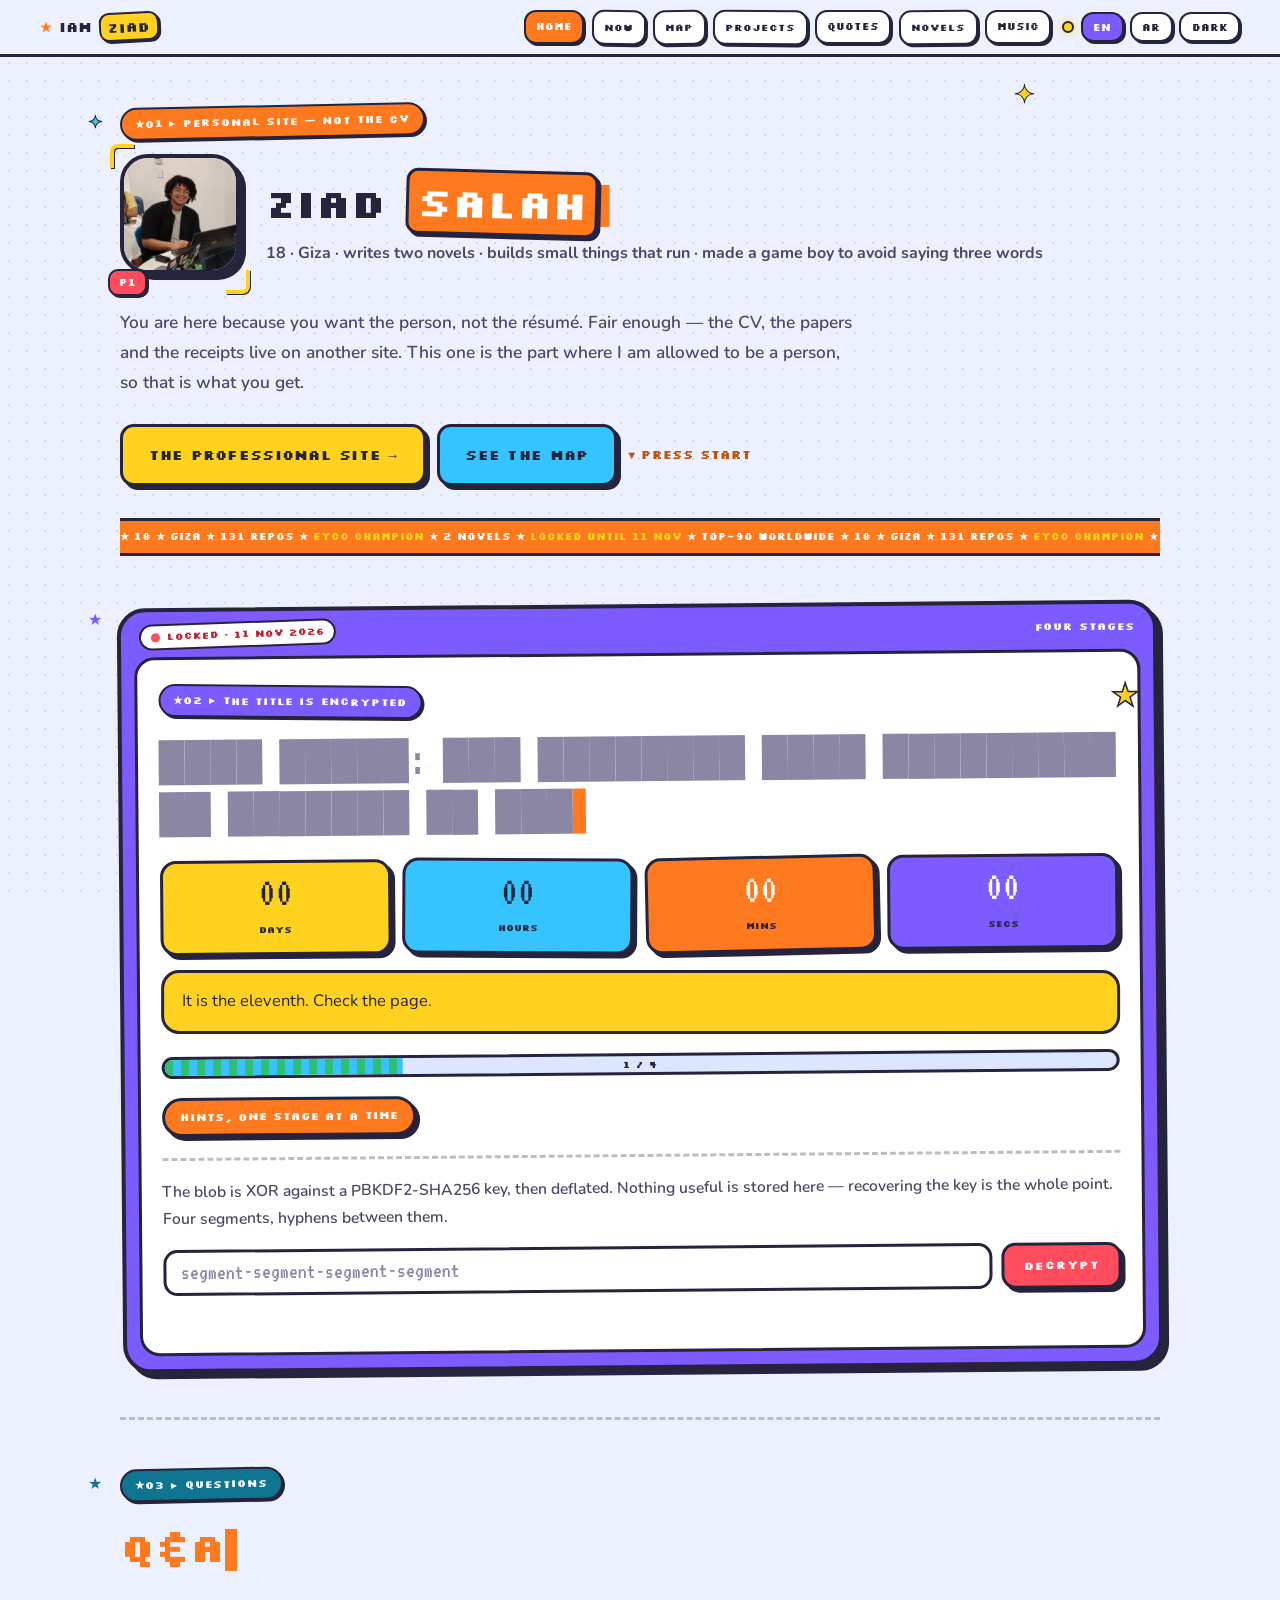
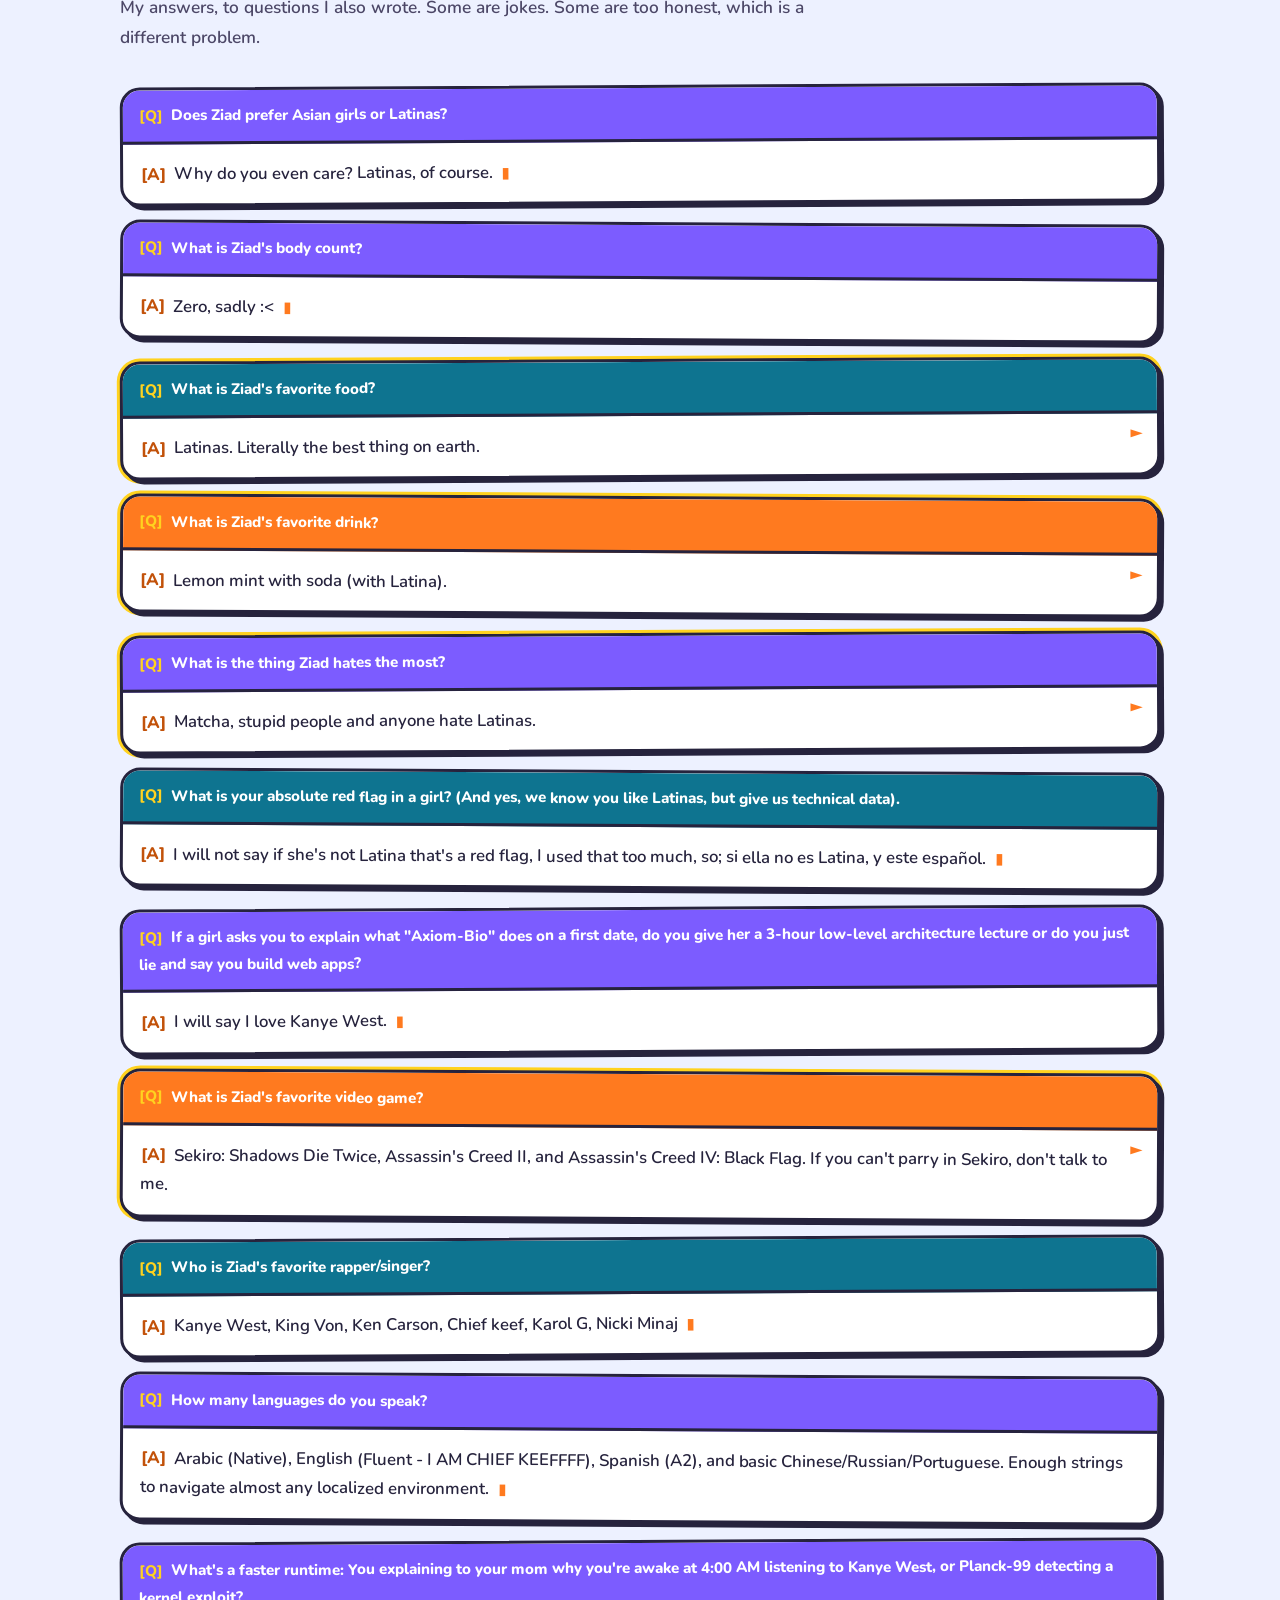
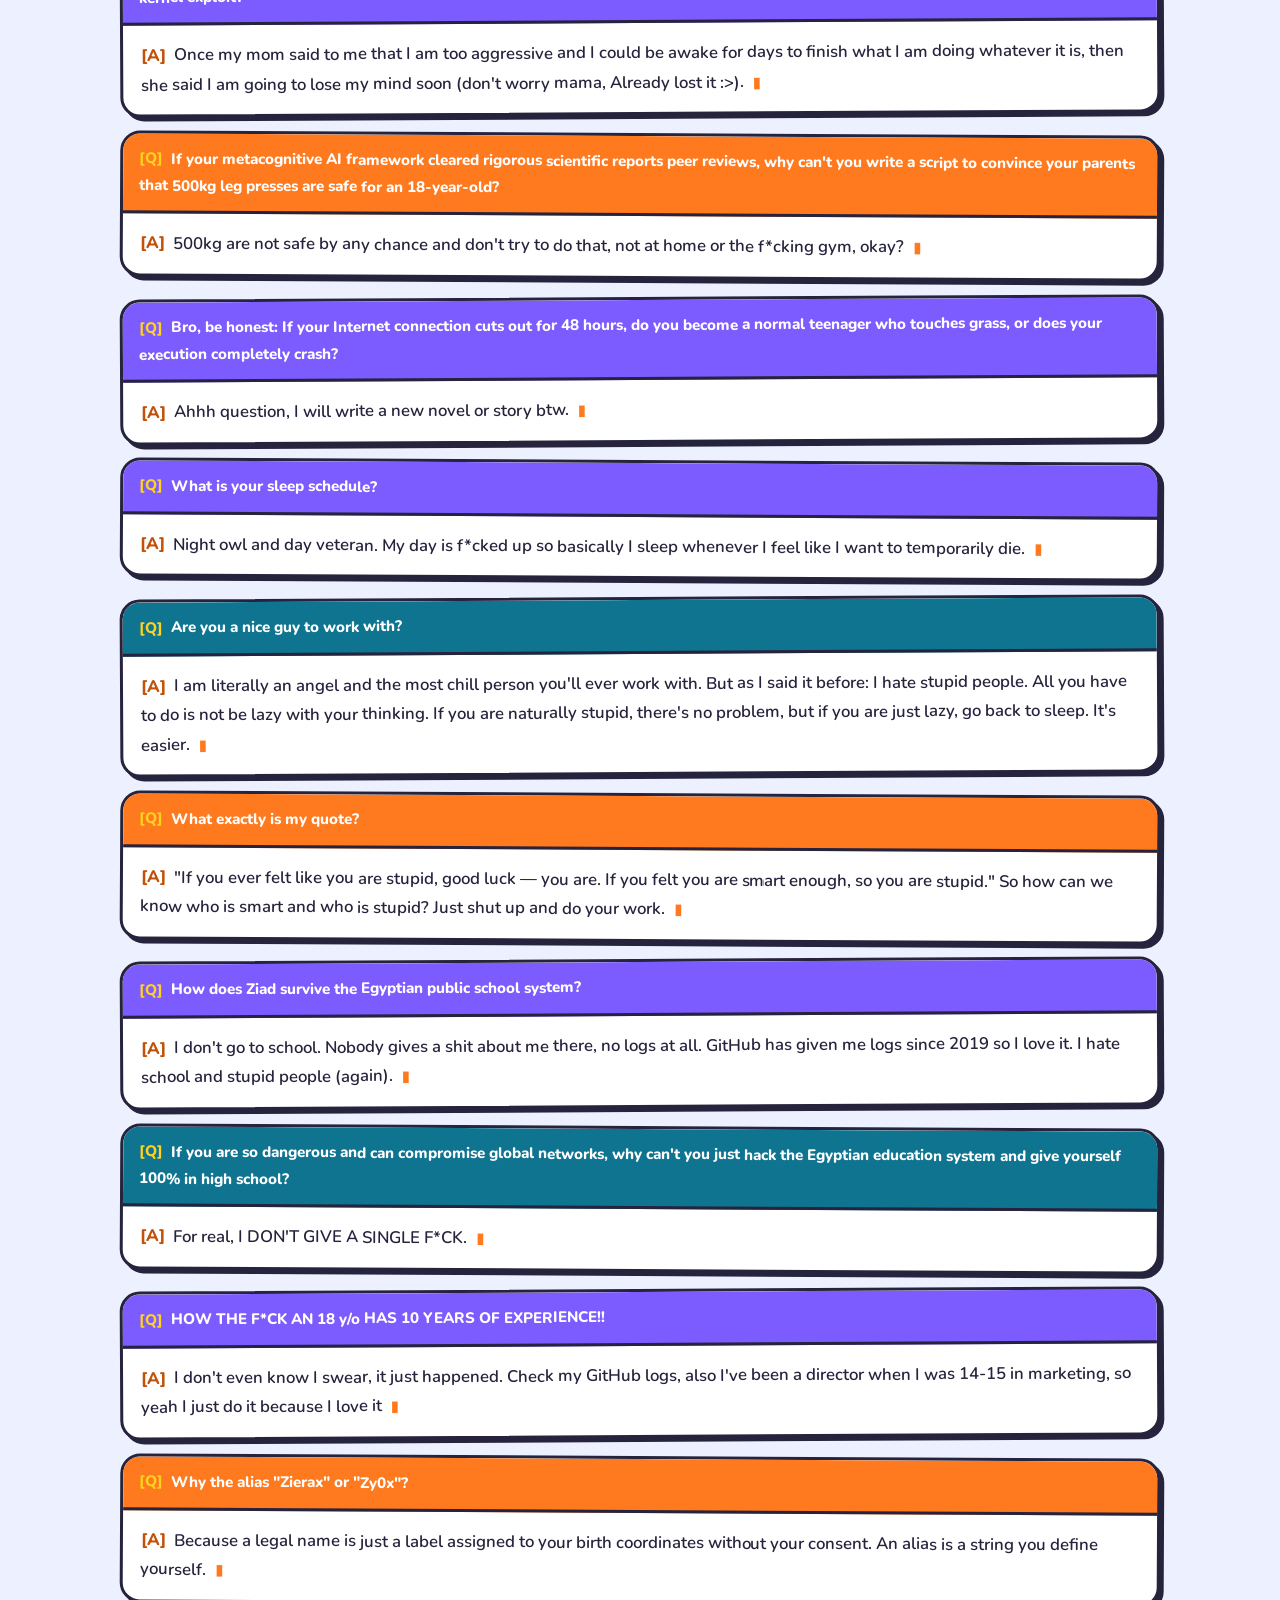
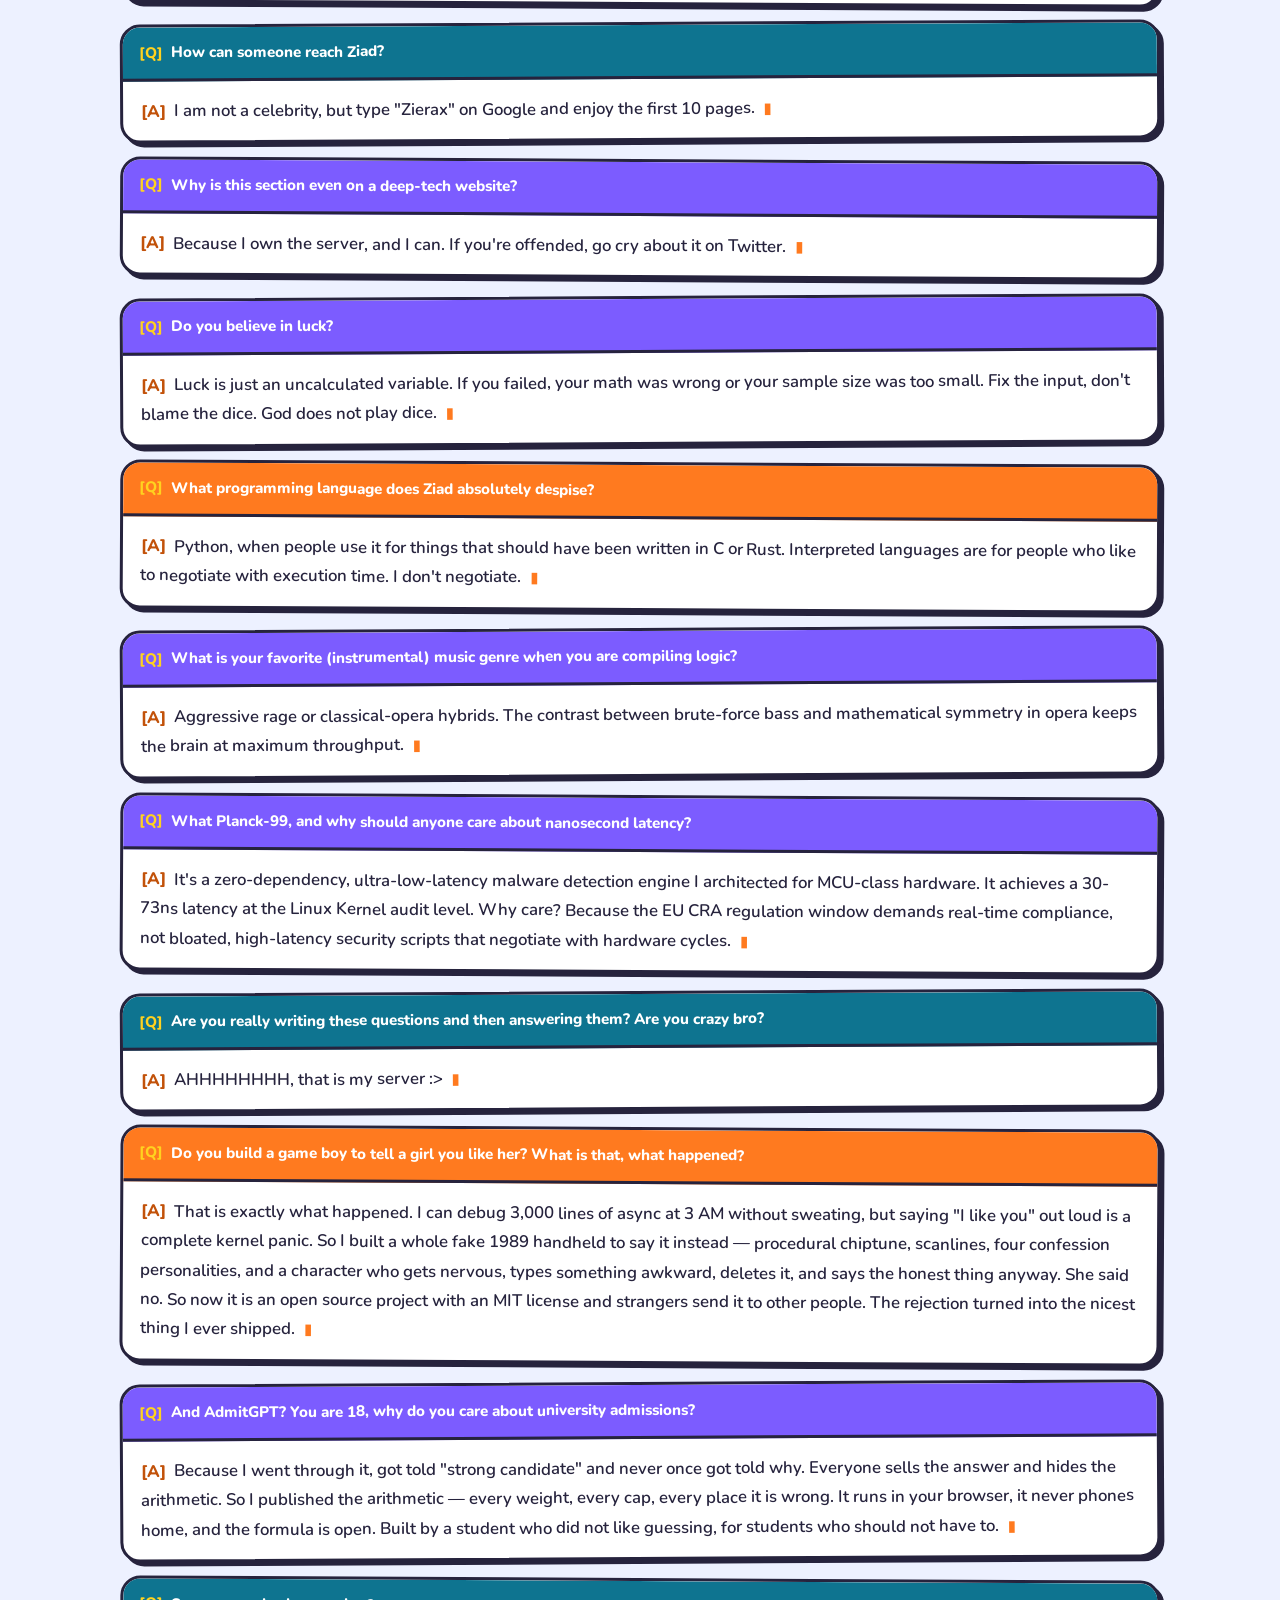
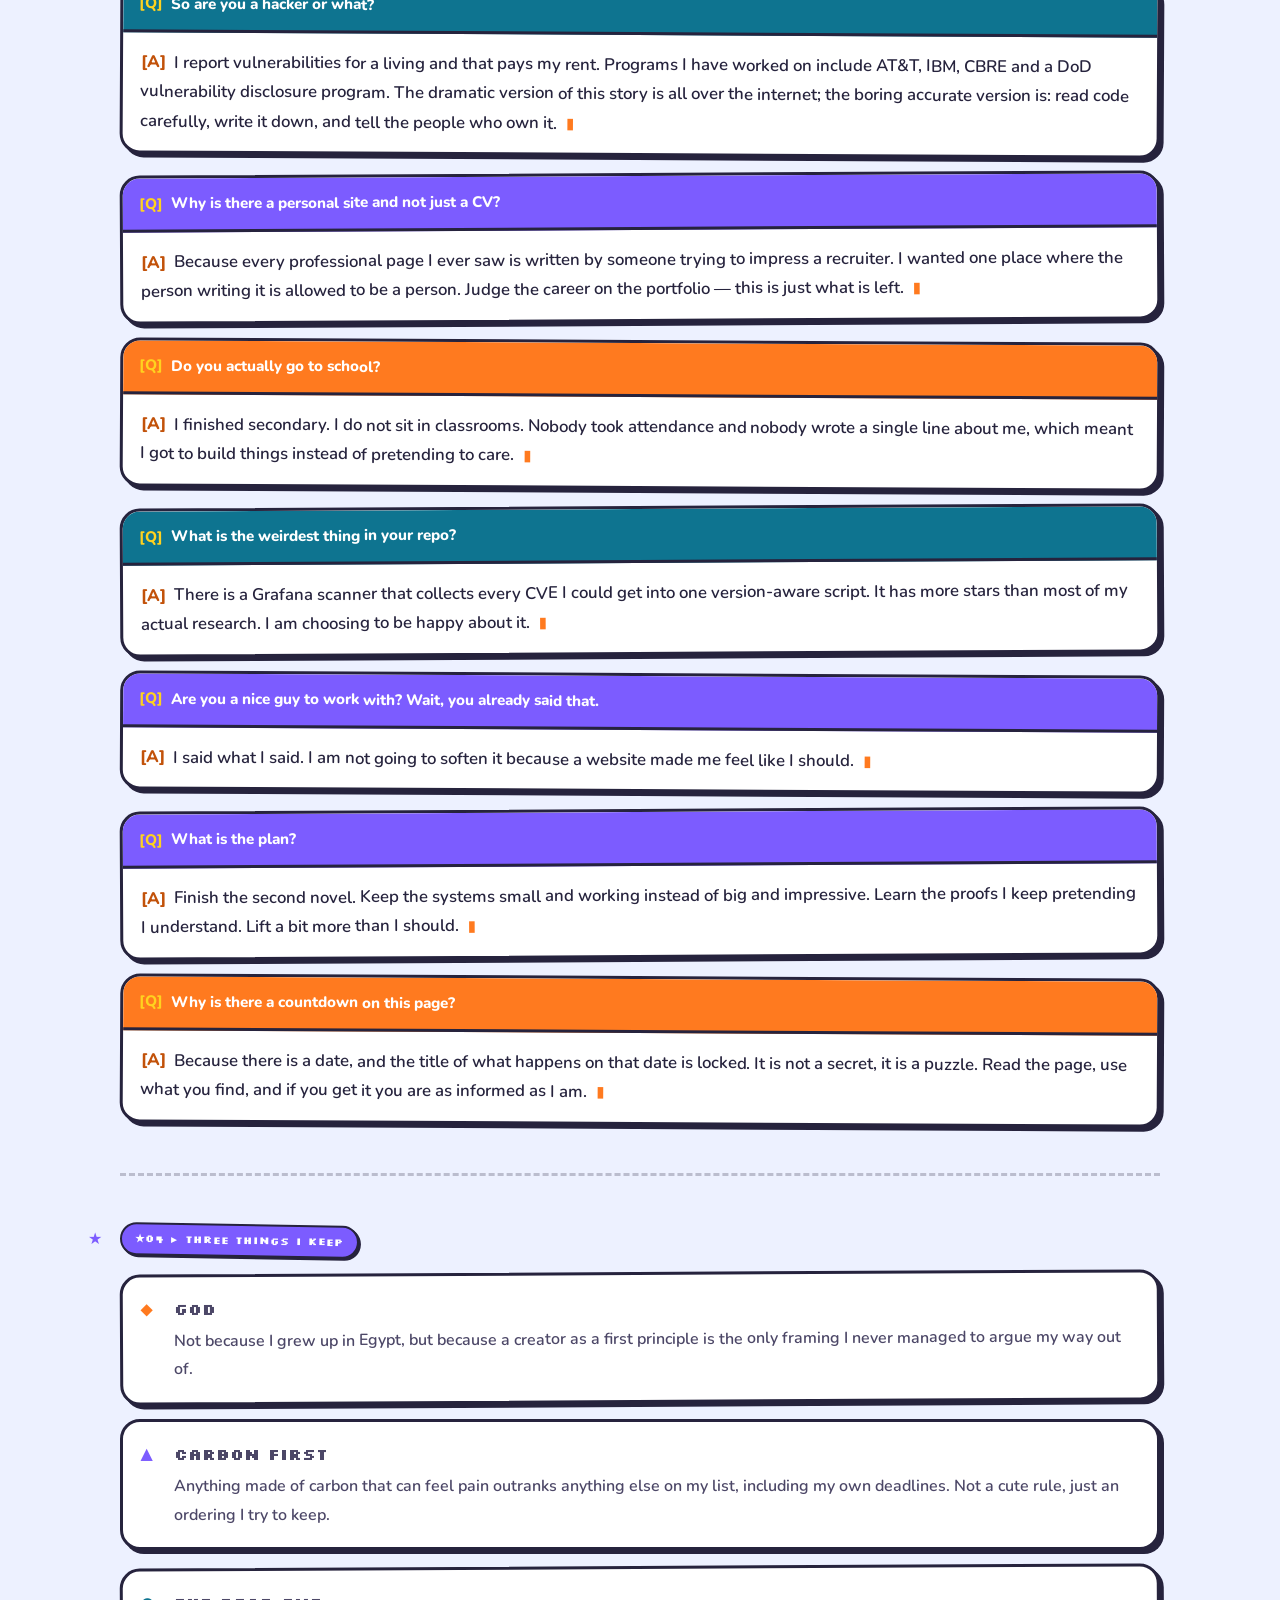
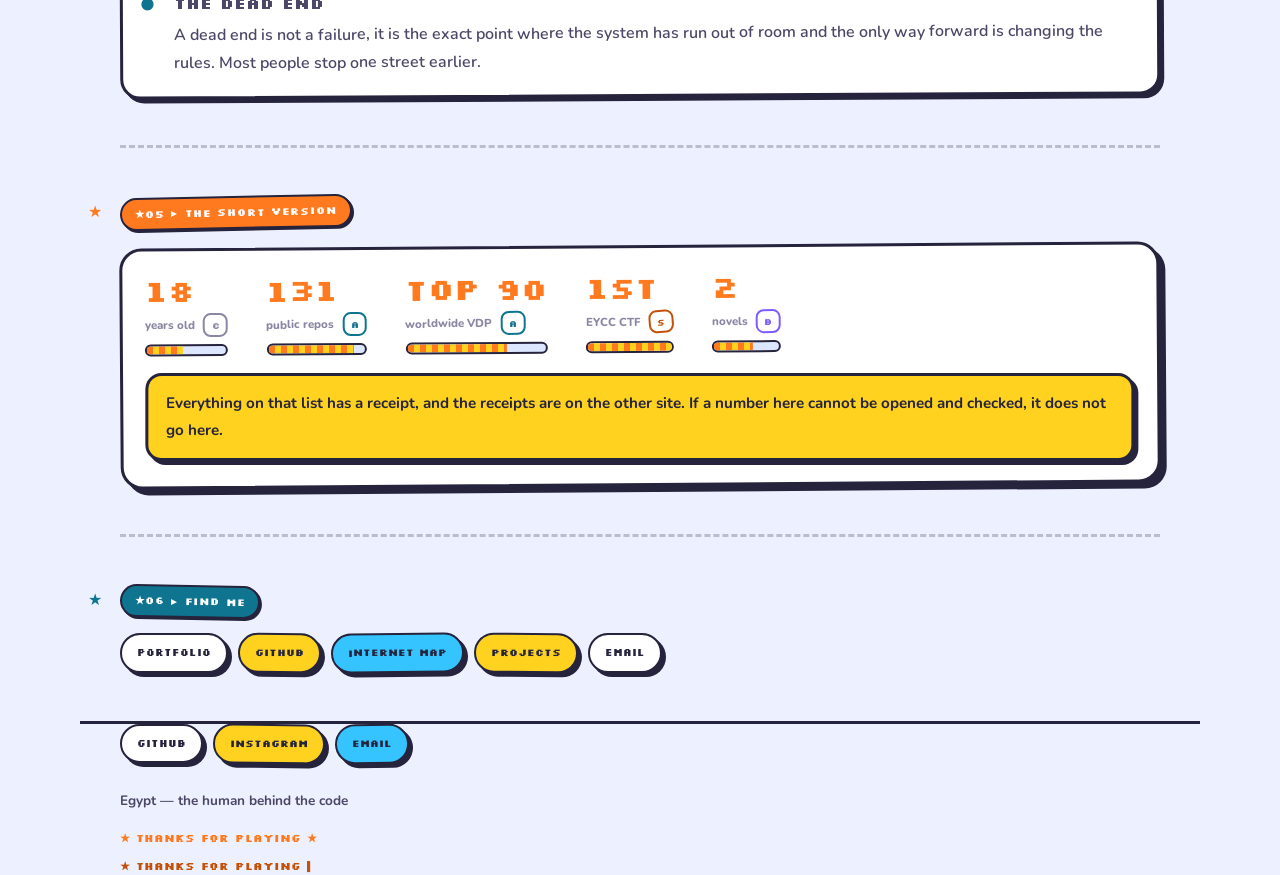
==== index.html @ 0b85fff5 "Candy stickerbook: no terminal, readable body Drops the phosphor-dungeon language entirely: tangerin" ====
<!DOCTYPE html>
<html lang="en" dir="ltr" data-lang="en">
<head>
<meta charset="UTF-8">
<meta name="viewport" content="width=device-width, initial-scale=1.0">
<meta name="robots" content="index, follow, max-image-preview:large, max-snippet:-1">
<meta name="theme-color" content="#edf1ff">
<title>Ziad Salah (Zierax) — a person in Giza who builds things</title>
<meta name="description" content="Ziad Salah, 18, Giza, Egypt. Two Arabic novels, an 8-bit confession console, a transparent admissions model, and a locked page counting down to November 11.">
<link rel="canonical" href="https://personal.iamziad.isroot.in/">
<link rel="alternate" hreflang="en" href="https://personal.iamziad.isroot.in/">
<link rel="alternate" hreflang="ar" href="https://personal.iamziad.isroot.in/?lang=ar">
<link rel="alternate" hreflang="x-default" href="https://personal.iamziad.isroot.in/">

<link rel="me" href="https://github.com/Zierax">
<link rel="me" href="https://linkedin.com/in/z14d/">
<link rel="me" href="https://hackerone.com/0xzyo">
<link rel="me" href="https://medium.com/@0xzyo">
<link rel="me" href="https://x.com/Zierax_x">
<link rel="me" href="https://instagram.com/z14d.d">

<meta property="og:type" content="profile">
<meta property="og:title" content="Ziad Salah (Zierax)">
<meta property="og:description" content="18, in Giza. Two Arabic novels, small things that run, and a locked page counting down to November 11.">
<meta property="og:url" content="https://personal.iamziad.isroot.in/">
<meta property="og:image" content="https://personal.iamziad.isroot.in/ziad.jpg">
<meta name="twitter:card" content="summary_large_image">
<meta name="twitter:title" content="Ziad Salah (Zierax)">
<meta name="twitter:image" content="https://personal.iamziad.isroot.in/ziad.jpg">
<meta name="twitter:creator" content="@Zierax_x">

<link rel="stylesheet" href="https://fonts.googleapis.com/css2?family=Silkscreen:wght@400;700&family=VT323&family=Nunito:wght@400;600;700;800&family=Cairo:wght@400;700;900&display=swap" rel="stylesheet">
<link rel="stylesheet" href="assets/css/main.css">
<link rel="icon" href="favicon.svg" type="image/svg+xml">
<link rel="manifest" href="manifest.json">

<script type="application/ld+json">
{
  "@context": "https://schema.org",
  "@type": "Person",
  "@id": "https://personal.iamziad.isroot.in/#person",
  "name": "Ziad Salah",
  "alternateName": ["Zierax", "Zy0x"],
  "url": "https://personal.iamziad.isroot.in/",
  "image": "https://personal.iamziad.isroot.in/ziad.jpg",
  "birthDate": "2008-09-04",
  "jobTitle": "Security Researcher",
  "sameAs": [
    "https://github.com/Zierax",
    "https://linkedin.com/in/z14d/",
    "https://hackerone.com/0xzyo",
    "https://medium.com/@0xzyo",
    "https://x.com/Zierax_x",
    "https://instagram.com/z14d.d",
    "https://orcid.org/0009-0002-6813-2416"
  ]
}
</script>
</head>

<body data-page="/">
<a href="#main" class="skip-link">Skip to content</a>

<header class="chrome">
  <a class="chrome-brand" href="/">iam<b>ziad</b></a>
  <nav class="chrome-nav" aria-label="Main">
    <a href="/">Home</a>
    <a href="/now/">Now</a>
    <a href="/map/">Map</a>
    <a href="/projects/">Projects</a>
    <a href="/quotes/">Quotes</a>
    <a href="/novels/">Novels</a>
    <a href="/music/">Music</a>
  </nav>
  <div class="chrome-tools">
    <button class="tgl" data-lang-btn="en" aria-pressed="true">EN</button>
    <button class="tgl" data-lang-btn="ar" aria-pressed="false">AR</button>
    <button class="tgl" data-theme-btn aria-label="Toggle theme">DARK</button>
  </div>
</header>

<main id="main" class="wrap">

  <section class="hero">
    <p class="eyebrow"><span class="lang-en">personal site — not the CV</span><span class="lang-ar">موقع شخصي — مش الـ CV</span></p>

    <div class="hero-id">
      <span class="avatar"><img class="hero-photo" src="ziad.jpg" alt="Ziad Salah" width="120" height="120"><i aria-hidden="true">P1</i></span>
      <div>
        <h1 class="hero-name"><span class="lang-en">Ziad <span class="last">Salah</span></span><span class="lang-ar">زياد صلاح</span></h1>
        <p class="hero-sub">
          <span class="lang-en">18 · Giza · writes two novels · builds small things that run · made a game boy to avoid saying three words</span>
          <span class="lang-ar">١٨ · الجيزة · بكتب روايتين · بيبني حاجات صغيرة بتشتغل · وعمل جيم بوي عشان ما يقولش ٣ كلمات</span>
        </p>
      </div>
    </div>

    <p class="lede" style="margin-top:1.5rem">
      <span class="lang-en">You are here because you want the person, not the résumé. Fair enough — the CV, the papers and the receipts live on another site. This one is the part where I am allowed to be a person, so that is what you get.</span>
      <span class="lang-ar">انت هنا عشان عايز الشخص، مش الـ CV. مظبوط — الـ CV والأوراق والإثباتات عايشة على موقع تاني. ده المكان اللي مسموح فيه أكون شخص، فده اللي هتلاقيه.</span>
    </p>

    <div class="hero-actions">
      <a class="btn big primary" href="https://ziad-portfolio-six.vercel.app" target="_blank" rel="noopener noreferrer">
        <span class="lang-en">The professional site →</span><span class="lang-ar">الموقع الاحترافي ←</span>
      </a>
      <a class="btn big cool" href="/map/">
        <span class="lang-en">See the map</span><span class="lang-ar">شوف الخريطة</span>
      </a>
      <a class="press-start" href="#lock">
        <span class="lang-en">▼ press start</span><span class="lang-ar">▼ دوس start</span>
      </a>
    </div>
  </section>

  <!-- ============ THE LOCK ============ -->
  <div class="ticker" aria-hidden="true"><span class="ticker-track"><span class="lang-en">★ 18 ★ GIZA ★ 131 REPOS ★ <b>EYCC CHAMPION</b> ★ 2 NOVELS ★ <b>LOCKED UNTIL 11 NOV</b> ★ TOP-90 WORLDWIDE ★ 18 ★ GIZA ★ 131 REPOS ★ <b>EYCC CHAMPION</b> ★ 2 NOVELS ★ <b>LOCKED UNTIL 11 NOV</b> ★ TOP-90 WORLDWIDE ★&nbsp;</span><span class="lang-ar">★ ١٨ ★ الجيزة ★ ١٣١ repo ★ <b>بطل EYCC</b> ★ روايتين ★ <b>مقفول لحد ١١ نوفمبر</b> ★ توب ٩٠ عالمي ★ ١٨ ★ الجيزة ★ ١٣١ repo ★ <b>بطل EYCC</b> ★ روايتين ★ <b>مقفول لحد ١١ نوفمبر</b> ★ توب ٩٠ عالمي ★&nbsp;</span></span></div>
  <section id="lock">
    <div class="lock">
      <div class="lock-head">
        <span class="live"><i></i><span class="lang-en">locked · 11 nov 2026</span><span class="lang-ar">مقفول · ١١ نوفمبر ٢٠٢٦</span></span>
        <span class="lang-en">four stages</span><span class="lang-ar">أربع مراحل</span>
      </div>

      <div class="lock-body">
        <p class="eyebrow"><span class="lang-en">the title is encrypted</span><span class="lang-ar">العنوان متشفّر</span></p>
        <h2 class="lock-title" id="ctf-target"></h2>

        <div class="clock" role="timer">
          <div class="clock-cell"><b id="ctf-days">--</b><span class="lang-en">days</span><span class="lang-ar">يوم</span></div>
          <div class="clock-cell"><b id="ctf-hours">--</b><span class="lang-en">hours</span><span class="lang-ar">ساعة</span></div>
          <div class="clock-cell"><b id="ctf-mins">--</b><span class="lang-en">mins</span><span class="lang-ar">دقيقة</span></div>
          <div class="clock-cell"><b id="ctf-secs">--</b><span class="lang-en">secs</span><span class="lang-ar">ثانية</span></div>
        </div>

        <p id="ctf-done" hidden class="lock-done">
          <span class="lang-en">It is the eleventh. Check the page.</span>
          <span class="lang-ar">وصلنا للحادي عشر. افتح الصفحة.</span>
        </p>

        <div class="progress" id="ctf-progress" style="--p:0%"><i></i><b data-n>0 / 4</b></div>

        <div class="hintbox">
          <details id="ctf-hints">
            <summary><span class="lang-en">hints, one stage at a time</span><span class="lang-ar">تلميحات، مرحلة مرحلة</span></summary>
            <div id="ctf-hint-list"></div>
          </details>
        </div>

        <div class="keybox">
          <p>
            <span class="lang-en">The blob is XOR against a PBKDF2-SHA256 key, then deflated. Nothing useful is stored here — recovering the key is the whole point. Four segments, hyphens between them.</span>
            <span class="lang-ar">البيانات XOR مع مفتاح PBKDF2-SHA256، بعدين مضغوطة. مفيش حاجة مفيدة متخزّنة هنا — استرجاع المفتاح هو المسألة كلها. ٤ قطع، مفصولين بـ hyphens.</span>
          </p>
          <form class="key-form" id="ctf-form" autocomplete="off">
            <input id="ctf-key" name="key" type="text" spellcheck="false" placeholder="segment-segment-segment-segment" aria-label="Key">
            <button class="btn hot" type="submit"><span class="lang-en">decrypt</span><span class="lang-ar">فك التشفير</span></button>
          </form>
          <p class="ctf-msg" id="ctf-msg" role="status"></p>
        </div>

        <div class="lock-done" id="ctf-solved" hidden>
          <b><span class="lang-en">decrypted</span><span class="lang-ar">اتفك</span></b>
          <p data-answer></p>
        </div>
      </div>
    </div>
  </section>

  <!-- ============ Q&A ============ -->
  <section id="qa">
    <p class="eyebrow"><span class="lang-en">questions</span><span class="lang-ar">أسئلة</span></p>
    <h2 class="page-title"><em>Q&amp;A</em></h2>
    <p class="lede" style="margin-bottom:2rem">
      <span class="lang-en">My answers, to questions I also wrote. Some are jokes. Some are too honest, which is a different problem.</span>
      <span class="lang-ar">إجاباتي، على أسئلة أنا كاتبها. نِسها مزح. ونِسها صريح أوي، وده مشكلة مختلفة.</span>
    </p>
    <div class="qa" id="qa-list"></div>
  </section>

  <!-- ============ VALUES ============ -->
  <section id="values">
    <p class="eyebrow"><span class="lang-en">three things I keep</span><span class="lang-ar">٣ حاجات بتمسكهم</span></p>
    <ul class="value-list" id="values-list"></ul>
  </section>

  <!-- ============ SHORT VERSION ============ -->
  <section id="numbers">
    <p class="eyebrow"><span class="lang-en">the short version</span><span class="lang-ar">النسخة المختصرة</span></p>
    <div class="card">
      <div class="stat-row">
        <div class="stat"><b>18</b><span class="lang-en">years old</span><span class="lang-ar">سنة</span><em class="rank C" aria-hidden="true">C</em><span class="hpbar" aria-hidden="true"><i style="width:45%"></i></span></div>
        <div class="stat"><b>131</b><span class="lang-en">public repos</span><span class="lang-ar">repo عام</span><em class="rank A" aria-hidden="true">A</em><span class="hpbar" aria-hidden="true"><i style="width:88%"></i></span></div>
        <div class="stat"><b>top 90</b><span class="lang-en">worldwide VDP</span><span class="lang-ar">عالمي VDP</span><em class="rank A" aria-hidden="true">A</em><span class="hpbar" aria-hidden="true"><i style="width:72%"></i></span></div>
        <div class="stat"><b>1st</b><span class="lang-en">EYCC CTF</span><span class="lang-ar">EYCC CTF</span><em class="rank S" aria-hidden="true">S</em><span class="hpbar" aria-hidden="true"><i style="width:100%"></i></span></div>
        <div class="stat"><b>2</b><span class="lang-en">novels</span><span class="lang-ar">روايتين</span><em class="rank B" aria-hidden="true">B</em><span class="hpbar" aria-hidden="true"><i style="width:60%"></i></span></div>
      </div>
      <p class="note">
        <span class="lang-en">Everything on that list has a receipt, and the receipts are on the other site. If a number here cannot be opened and checked, it does not go here.</span>
        <span class="lang-ar">كل حاجة في القائمة دي ليها إثبات، والإثباتات على الموقع التاني. لو رقم هنا مش هتقدر تفتحه وتتأكد منه، مش هيتكتب هنا.</span>
      </p>
    </div>
  </section>

  <!-- ============ FIND ME ============ -->
  <section id="links">
    <p class="eyebrow"><span class="lang-en">find me</span><span class="lang-ar">لاقيلي</span></p>
    <div class="social">
      <a href="https://ziad-portfolio-six.vercel.app" target="_blank" rel="me noopener noreferrer">Portfolio</a>
      <a href="https://github.com/Zierax" target="_blank" rel="me noopener noreferrer">GitHub</a>
      <a href="/map/"><span class="lang-en">Internet map</span><span class="lang-ar">خريطة الإنترنت</span></a>
      <a href="/projects/"><span class="lang-en">Projects</span><span class="lang-ar">المشاريع</span></a>
      <a href="mailto:zs.01117875692@gmail.com"><span class="lang-en">Email</span><span class="lang-ar">إيميل</span></a>
    </div>
  </section>

</main>

<footer class="wrap">
  <div class="social">
    <a href="https://github.com/Zierax" target="_blank" rel="me noopener noreferrer">GitHub</a>
    <a href="https://instagram.com/z14d.d" target="_blank" rel="me noopener noreferrer">Instagram</a>
    <a href="mailto:zs.01117875692@gmail.com">Email</a>
  </div>
  <p>Egypt — <span class="lang-en">the human behind the code</span><span class="lang-ar">الإنسان ورا الكود</span></p>
  <p class="thanks" aria-hidden="true"><span class="lang-en">★ thanks for playing</span><span class="lang-ar">★ شكراً إنك لعبت</span></p>
</footer>
  <script src="assets/js/qa.js"></script>
  <script src="assets/js/ctf-found.js"></script>
  <script src="assets/js/data.js"></script>
  <script src="assets/js/app.js"></script>
  <script src="assets/js/page-home.js"></script>
  <script src="assets/js/ctf.js"></script>
</body>
</html>
---- assets/css/main.css ----
/* ============================================================
   iamziad — design system v5
   Direction: candy stickerbook. Chunky stickers with tilted
   corners, sunny display type, friendly readable body text,
   sparkles, wiggle and arcade joy. No terminal, no pink.

   stage4: onff
   ============================================================ */

:root {
  /* stickerbook day (default) */
  --bg:      #edf1ff;
  --bg-2:    #ffffff;
  --bg-3:    #dde6ff;
  --ink:     #26233d;
  --ink-2:   #4c4767;
  --muted:   #8a86a3;
  --line:    #26233d;
  --shadow:  #26233d;
  --tang:    #ff7a1f;
  --tang-dk: #c2520a;
  --sun:     #ffd21f;
  --grape:   #7c5cff;
  --grape-dk:#4f33c4;
  --sky:     #35c4ff;
  --sky-dk:  #0e7490;
  --mint:    #2fbf71;
  --mint-dk: #1d7a44;
  --cherry:  #ff4d5e;
  --cherry-dk:#b81f30;
  --neon:    #ff7a1f;
  --good:    #1d7a44;
  --bad:     #b81f30;

  /* node/legend hues used by the internet map */
  --cyan:    #0e7490;
  --mag:     #7c5cff;
  --amber:   #c2520a;

  /* the map canvas reads these two */
  --fg:       #26233d;
  --fg-faint: #8a86a3;

  --paper:   var(--bg);
  --paper-2: var(--bg-2);

  --font-px: 'Silkscreen', 'Cairo', monospace;
  --font: 'Nunito', 'Cairo', system-ui, sans-serif;
  --font-ar: 'Cairo', 'Segoe UI', Tahoma, sans-serif;
  --font-term: 'VT323', 'Cairo', ui-monospace, monospace;
  --mono: 'VT323', ui-monospace, 'Consolas', monospace;

  --gut: clamp(1rem, 4vw, 2.5rem);
  --maxw: 70rem;
  --pop: 4px 4px 0 var(--shadow);
  --pop-lg: 6px 6px 0 var(--shadow);
  --r: 16px;
}

*, *::before, *::after { box-sizing: border-box; }

html { scroll-behavior: smooth; }

body {
  margin: 0;
  background: var(--bg);
  color: var(--ink);
  /* friendly rounded body: readable everywhere, zero terminal */
  font-family: var(--font);
  font-size: 16.5px;
  line-height: 1.75;
  -webkit-font-smoothing: antialiased;
  overflow-x: hidden;
  /* notebook dots */
  background-image: radial-gradient(rgba(38, 35, 61, 0.12) 1.4px, transparent 1.5px);
  background-size: 18px 18px;
  background-attachment: fixed;
}

img, video, canvas { image-rendering: auto; }

html[data-lang='ar'] body { font-family: var(--font-ar); line-height: 2; }
html[data-lang='ar'] h1, html[data-lang='ar'] h2, html[data-lang='ar'] h3, html[data-lang='ar'] h4,
html[data-lang='ar'] .btn, html[data-lang='ar'] .eyebrow, html[data-lang='ar'] .tgl,
html[data-lang='ar'] .chrome-nav a, html[data-lang='ar'] .tag, html[data-lang='ar'] .chrome-brand {
  font-family: var(--font-ar);
  letter-spacing: 0 !important;
}

body > * { position: relative; z-index: 1; }

a { color: var(--tang-dk); font-weight: 800; text-decoration-thickness: 2px; text-underline-offset: 3px; }
a:hover { color: var(--grape); }

:focus-visible { outline: 3px solid var(--tang); outline-offset: 2px; border-radius: 6px; }

::selection { background: var(--sun); color: var(--ink); }

/* chunky themed scrollbar */
::-webkit-scrollbar { width: 12px; height: 12px; }
::-webkit-scrollbar-thumb { background: var(--tang); border: 3px solid var(--bg); border-radius: 8px; }
::-webkit-scrollbar-track { background: transparent; }

/* blinking buddy cursor */
@keyframes blinkCursor { 0%, 49% { opacity: 1; } 50%, 100% { opacity: 0; } }
.cursor::after {
  content: '▌'; color: var(--tang);
  animation: blinkCursor 0.9s steps(1) infinite;
}

@keyframes pixelFloat { 0%, 100% { transform: translateY(0) rotate(-2deg); } 50% { transform: translateY(-7px) rotate(2deg); } }
@keyframes heartbeat { 0%, 100% { transform: scale(1); } 20% { transform: scale(1.18); } 40% { transform: scale(1); } 60% { transform: scale(1.12); } }
@keyframes twinkle { 0%, 100% { opacity: .25; transform: scale(.8) rotate(0deg); } 50% { opacity: 1; transform: scale(1.15) rotate(20deg); } }
@keyframes wiggle { 0%, 100% { transform: rotate(-2deg); } 50% { transform: rotate(2deg) scale(1.03); } }
@keyframes spinSlow { to { transform: rotate(360deg); } }

/* visually hidden, without creating overflow in RTL */
.skip-link {
  position: absolute; top: 0; inset-inline-start: 0;
  z-index: 999; width: 1px; height: 1px; padding: 0; overflow: hidden;
  clip-path: inset(50%); white-space: nowrap;
  background: var(--sun); color: var(--ink); font-weight: 800;
}
.skip-link:focus {
  width: auto; height: auto; padding: .7rem 1.2rem;
  overflow: visible; clip-path: none; border: 3px solid var(--line);
}

/* ---------------- top bar ---------------- */

.chrome {
  position: sticky; top: 0; z-index: 100;
  display: flex; align-items: center; gap: .7rem;
  padding: .6rem var(--gut);
  background: rgba(237, 241, 255, .94);
  backdrop-filter: blur(6px);
  border-bottom: 3px solid var(--line);
}

.chrome-brand {
  font-family: var(--font-px); font-weight: 700; font-size: .85rem;
  color: var(--ink); white-space: nowrap;
  display: inline-flex; align-items: center; gap: .45rem;
  text-decoration: none;
}
.chrome-brand b {
  background: var(--sun); color: var(--ink);
  border: 2.5px solid var(--line);
  border-radius: 10px; padding: .05rem .45rem; box-shadow: 2px 2px 0 var(--shadow);
  transform: rotate(-3deg); display: inline-block;
}
.chrome-brand::before { content: '★'; color: var(--tang); font-size: .8rem; }

.chrome-nav { display: flex; gap: .45rem; margin-inline-start: auto; flex-wrap: wrap; }
.chrome-nav a {
  font-family: var(--font-px); font-size: .62rem; font-weight: 700;
  color: var(--ink); background: var(--bg-2);
  border: 2.5px solid var(--line); border-radius: 12px;
  padding: .42rem .65rem; box-shadow: 2px 2px 0 var(--shadow);
  text-decoration: none;
  transition: transform .12s, box-shadow .12s;
}
.chrome-nav a:nth-child(2n) { transform: rotate(.6deg); }
.chrome-nav a:nth-child(3n) { transform: rotate(-.6deg); }
.chrome-nav a:hover { transform: translate(-1px, -1px) rotate(0deg); box-shadow: 3px 3px 0 var(--shadow); color: var(--tang-dk); animation: wiggle .3s ease-in-out 1; }
.chrome-nav a[aria-current='page'] { background: var(--tang); color: #fff; }

.chrome-tools { display: flex; gap: .4rem; align-items: center; }

.tgl {
  font-family: var(--font-px); font-size: .62rem; font-weight: 700;
  color: var(--ink);
  background: var(--bg-2); border: 2.5px solid var(--line);
  border-radius: 12px; padding: .42rem .65rem; cursor: pointer;
  box-shadow: 2px 2px 0 var(--shadow);
}
.tgl:hover { transform: translate(-1px, -1px) rotate(-1deg); }
.tgl[aria-pressed='true'] { background: var(--grape); color: #fff; }

/* sunny lamp in the top bar */
.chrome-tools::before {
  content: ''; width: 12px; height: 12px; flex: none;
  background: var(--sun); border: 2.5px solid var(--line); border-radius: 50%;
  box-shadow: 0 0 8px rgba(255, 210, 31, .8);
  animation: twinkle 2.4s ease-in-out infinite;
}

/* ---------------- layout : the sticker trail ---------------- */

.wrap { max-width: var(--maxw); margin: 0 auto; padding: 0 var(--gut); }
main { padding-bottom: 5rem; counter-reset: lvl; }

section { padding: 3rem 0; position: relative; }
section + section { border-top: 3px dashed rgba(38, 35, 61, .25); }

/* star bullets marking every room of the page */
main > section::after {
  content: '★'; position: absolute; top: 3.1rem;
  inset-inline-start: calc(var(--gut) * -0.6 - 8px);
  font-size: 1rem; color: var(--tang);
  animation: twinkle 3s ease-in-out infinite;
}
main > section:nth-of-type(even)::after { color: var(--grape); }
main > section:nth-of-type(3n)::after { color: var(--sky-dk); }

/* every room gets its sticker number, no markup needed */
main > section .eyebrow { counter-increment: lvl; }
main > section .eyebrow::before {
  content: '★' counter(lvl, decimal-leading-zero) ' ▸ ';
  color: #fff;
}

.eyebrow {
  display: inline-flex; align-items: center; gap: .5rem;
  font-family: var(--font-px);
  font-size: .66rem; font-weight: 700;
  color: #fff;
  background: var(--tang); border: 2.5px solid var(--line);
  border-radius: 999px; padding: .32rem .8rem; margin: 0 0 1rem;
  box-shadow: 2px 2px 0 var(--shadow);
  transform: rotate(-1.2deg);
}
main > section:nth-of-type(even) .eyebrow { background: var(--grape); transform: rotate(1deg); }
main > section:nth-of-type(3n) .eyebrow { background: var(--sky-dk); }

h1, h2, h3, h4 {
  font-family: var(--font-px);
  line-height: 1.5; margin: 0 0 .7rem; font-weight: 700;
}

.page-title { font-size: clamp(1.5rem, 5.5vw, 2.5rem); margin-bottom: 1rem; }
.page-title em { font-style: normal; color: var(--tang); }
/* blinking buddy after big titles */
.page-title::after, .hero-name::after {
  content: '▌'; color: var(--tang);
  animation: blinkCursor 0.9s steps(1) infinite;
}

.lede { font-size: 1.08rem; color: var(--ink-2); max-width: 46rem; font-weight: 600; }

p { margin: 0 0 1rem; }
p:last-child { margin-bottom: 0; }

/* ---------------- hero ---------------- */

.hero { padding: 3rem 0 2rem; position: relative; }
/* two sparkles hanging around the hero */
.hero::before, .hero::after {
  content: '✦'; position: absolute; color: var(--sun);
  -webkit-text-stroke: 1px var(--line);
  animation: twinkle 2.8s ease-in-out infinite; pointer-events: none;
}
.hero::before { top: 1rem; inset-inline-end: 12%; font-size: 1.6rem; }
.hero::after { bottom: .4rem; inset-inline-end: 26%; font-size: 1.1rem; color: var(--sky); animation-delay: 1.2s; }

.hero-id { display: flex; gap: 1.6rem; align-items: center; flex-wrap: wrap; }

.avatar { position: relative; display: inline-block; flex: none; }
.hero-photo {
  width: 120px; height: 120px; object-fit: cover;
  border: 4px solid var(--line); border-radius: 28px;
  box-shadow: var(--pop-lg);
  background: var(--bg-2);
  animation: pixelFloat 4s ease-in-out infinite;
}
.avatar i {
  position: absolute; bottom: -12px; inset-inline-start: -12px;
  font-style: normal; font-family: var(--font-px); font-size: .62rem; font-weight: 700;
  background: var(--cherry); color: #fff; border: 2.5px solid var(--line);
  border-radius: 10px; padding: .15rem .55rem; box-shadow: 2px 2px 0 var(--shadow);
  animation: heartbeat 1.8s ease-in-out infinite;
}
/* sunny focus brackets around the portrait */
.avatar::before, .avatar::after {
  content: ''; position: absolute; width: 24px; height: 24px; z-index: 2;
  border: 4px solid var(--sun); pointer-events: none;
  filter: drop-shadow(1px 1px 0 var(--line));
}
.avatar::before { top: -10px; inset-inline-start: -10px; border-inline-end: 0; border-bottom: 0; border-radius: 8px 0 0 0; }
.avatar::after { bottom: -10px; inset-inline-end: -10px; border-inline-start: 0; border-top: 0; border-radius: 0 0 8px 0; }

.hero-name { font-size: clamp(1.6rem, 5vw, 2.5rem); margin: 0 0 .2rem; }
.hero-name .last {
  color: #fff; background: var(--tang);
  border: 3px solid var(--line); border-radius: 12px; padding: 0 .5rem;
  display: inline-block; transform: rotate(1.5deg);
  box-shadow: 3px 3px 0 var(--shadow);
}
.hero-sub { color: var(--ink-2); font-size: 1rem; font-weight: 700; margin: 0; }

.hero-actions { display: flex; gap: .7rem; flex-wrap: wrap; margin-top: 1.6rem; align-items: center; }

/* the arcade dare under the hero */
.press-start {
  font-family: var(--font-px); font-size: .72rem; font-weight: 700;
  color: var(--tang-dk); text-decoration: none;
  animation: blinkCursor 1.4s steps(1) infinite;
}
.press-start:hover { color: var(--grape); }

.btn {
  display: inline-block;
  font-family: var(--font-px); font-weight: 700; font-size: .72rem;
  letter-spacing: .02em;
  padding: .8rem 1.2rem; border: 3px solid var(--line);
  border-radius: 14px; background: var(--bg-2); color: var(--ink);
  box-shadow: 4px 4px 0 var(--shadow); cursor: pointer; text-decoration: none;
  transition: transform .12s, box-shadow .12s;
}
.btn:hover { transform: translate(-2px, -2px) rotate(-1deg); box-shadow: 6px 6px 0 var(--shadow); color: var(--tang-dk); text-decoration: none; }
.btn:active { transform: translate(3px, 3px); box-shadow: 1px 1px 0 var(--shadow); }
.btn.primary { background: var(--sun); color: var(--ink); }
.btn.hot { background: var(--cherry); color: #fff; }
.btn.cool { background: var(--sky); color: var(--ink); }

.btn.big { font-size: .85rem; padding: 1rem 1.6rem; }

/* ---------------- cards : stickers ---------------- */

.card {
  background: var(--bg-2); border: 3px solid var(--line);
  border-radius: 22px; box-shadow: var(--pop-lg); padding: 1.4rem;
}
.card + .card { margin-top: 1.2rem; }
.card:nth-of-type(odd) { transform: rotate(-.4deg); }

.grid { display: grid; gap: 1.2rem; }
.grid.two   { grid-template-columns: repeat(auto-fit, minmax(min(100%, 19rem), 1fr)); }
.grid.three { grid-template-columns: repeat(auto-fit, minmax(min(100%, 14rem), 1fr)); }

.tag {
  display: inline-block;
  font-family: var(--font-px); font-size: .6rem; font-weight: 700;
  letter-spacing: .03em;
  padding: .3rem .6rem; border: 2.5px solid var(--line);
  border-radius: 999px; background: var(--sun); color: var(--ink);
}
.tag.pink { background: var(--cherry); color: #fff; }
.tag.aqua, .tag.cool { background: var(--sky); color: var(--ink); }
.tag.violet { background: var(--grape); color: #fff; }
.tag.plain { background: var(--bg-2); }

.stat-row { display: flex; flex-wrap: wrap; gap: 1.6rem 2.4rem; }
.stat { position: relative; }
.stat b {
  display: block;
  font-family: var(--font-px);
  font-size: clamp(1.4rem, 4vw, 1.9rem); line-height: 1.2;
  color: var(--tang);
}
.stat span { font-size: .72rem; font-weight: 800; color: var(--muted); }
/* rank chips on the character sheet */
.rank {
  display: inline-block; font-style: normal;
  font-family: var(--font-px); font-size: .58rem; font-weight: 700;
  border: 2px solid var(--line); border-radius: 8px;
  padding: .1rem .4rem; margin-inline-start: .5rem; vertical-align: middle;
  background: var(--bg-2);
}
.rank.S { color: var(--tang-dk); border-color: var(--tang-dk); transform: rotate(-4deg); }
.rank.A { color: var(--sky-dk); border-color: var(--sky-dk); }
.rank.B { color: var(--grape); border-color: var(--grape); }
.rank.C { color: var(--muted); border-color: var(--muted); }
/* candy charge bars under the big numbers */
.stat .hpbar {
  display: block; height: 12px; margin-top: .35rem;
  border: 2.5px solid var(--line); border-radius: 8px; background: var(--bg-3);
  overflow: hidden;
}
.stat .hpbar i {
  display: block; height: 100%;
  background: repeating-linear-gradient(90deg, var(--tang) 0 6px, var(--sun) 6px 12px);
}

.note {
  background: var(--sun);
  border: 3px solid var(--line); border-radius: 16px;
  padding: .9rem 1.1rem; font-size: .95rem; font-weight: 700; margin-top: 1.2rem;
  color: var(--ink); box-shadow: var(--pop);
  transform: rotate(.4deg);
}

/* ---------------- the lock : candy console ---------------- */

.lock {
  border: 4px solid var(--line); border-radius: 28px;
  background: var(--grape); box-shadow: var(--pop-lg);
  overflow: hidden; position: relative;
  transform: rotate(-.5deg);
}
/* spinning star sticker on the console */
.lock::before {
  content: '★'; position: absolute; z-index: 3;
  top: 64px; inset-inline-end: 14px; font-size: 2rem; color: var(--sun);
  -webkit-text-stroke: 1.5px var(--line);
  animation: spinSlow 9s linear infinite; pointer-events: none;
}

.lock-head {
  display: flex; justify-content: space-between; align-items: center;
  gap: 1rem; padding: .6rem 1.1rem; flex-wrap: wrap;
  background: transparent; color: #fff;
  font-family: var(--font-px);
  font-weight: 700; font-size: .66rem;
}
.lock-head .live {
  display: inline-flex; align-items: center; gap: .45rem;
  background: #fff; color: var(--cherry-dk); border: 2.5px solid var(--line);
  border-radius: 999px; padding: .15rem .6rem; font-size: .62rem;
  transform: rotate(-1.5deg);
}
.lock-head .live i {
  width: 9px; height: 9px; border-radius: 50%; background: var(--cherry);
  display: inline-block; animation: beat 1.3s ease-in-out infinite;
}
@keyframes beat { 50% { transform: scale(.55); opacity: .4; } }

.lock-body { padding: 1.6rem 1.3rem; position: relative; background: var(--bg-2); border-radius: 20px; margin: 0 .8rem .8rem; border: 3px solid var(--line); }

.lock-title {
  font-family: var(--font-term); font-weight: 400;
  font-size: clamp(1.7rem, 6vw, 2.7rem); line-height: 1.2; margin: .2rem 0 1rem;
  word-break: break-word; color: var(--grape-dk);
}
.lock-title::after {
  content: '▌'; color: var(--tang); animation: blinkCursor 0.9s steps(1) infinite;
}
.lock-title .masked { color: var(--muted); }
.lock-title.solved span { display: inline-block; margin-inline-end: .35em; animation: pop .35s backwards; }
@keyframes pop { from { transform: scale(.4) rotate(-6deg); opacity: 0; } }

.clock { display: flex; gap: .7rem; flex-wrap: wrap; margin: 1.2rem 0 .4rem; }
.clock-cell {
  flex: 1 1 4.6rem; min-width: 0; text-align: center;
  border: 3px solid var(--line); border-radius: 16px;
  background: var(--sun); padding: .6rem .2rem;
  box-shadow: var(--pop);
}
.clock-cell:nth-child(2) { background: var(--sky); transform: rotate(.8deg); }
.clock-cell:nth-child(3) { background: var(--tang); transform: rotate(-.8deg); }
.clock-cell:nth-child(3) b { color: #fff; }
.clock-cell:nth-child(4) { background: var(--grape); }
.clock-cell:nth-child(4) b { color: #fff; }
.clock-cell b {
  display: block;
  font-family: var(--font-term); font-weight: 400;
  font-size: clamp(1.9rem, 6vw, 2.6rem); line-height: 1;
  color: var(--ink);
  font-variant-numeric: tabular-nums;
}
.clock-cell span { font-family: var(--font-px); font-size: .58rem; font-weight: 700; color: var(--ink); }

.progress {
  height: 22px; border: 3px solid var(--line); border-radius: 999px;
  background: var(--bg-3); overflow: hidden; margin: 1.2rem 0 .3rem;
  position: relative;
}
.progress i {
  display: block; height: 100%; width: var(--p, 0%);
  background: repeating-linear-gradient(90deg, var(--mint) 0 8px, var(--sky) 8px 16px);
  transition: width .4s;
}
.progress b {
  position: absolute; inset: 0; display: grid; place-items: center;
  font-family: var(--font-px); font-size: .6rem; font-weight: 700; color: var(--ink);
}

.hintbox { margin-top: 1.2rem; }
.hintbox summary {
  font-family: var(--font-px);
  font-weight: 700; font-size: .68rem;
  color: #fff; cursor: pointer; list-style: none;
  display: inline-flex; align-items: center; gap: .5rem;
  background: var(--tang); border: 3px solid var(--line);
  border-radius: 999px; padding: .45rem .95rem; box-shadow: var(--pop);
}
.hintbox summary::-webkit-details-marker { display: none; }
.hintbox summary:hover { animation: wiggle .3s ease-in-out 1; }
.hint { margin-top: .8rem; border: 3px solid var(--line); border-radius: 18px; background: var(--bg-2); overflow: hidden; }
.hint summary {
  list-style: none; cursor: pointer;
  font-family: var(--font-px); font-weight: 700; font-size: .66rem;
  padding: .6rem .9rem; color: #fff;
  background: var(--mint-dk);
}
.hint summary::-webkit-details-marker { display: none; }
.hint p { padding: .8rem .9rem; margin: 0; font-size: .98rem; color: var(--ink-2); font-weight: 600; }
.hint.locked summary { background: var(--bg-3); color: var(--muted); }

.keybox { margin-top: 1.3rem; border-top: 3px dashed rgba(38, 35, 61, .3); padding-top: 1.1rem; }
.keybox p { font-size: .98rem; color: var(--ink-2); font-weight: 600; }
.key-form { display: flex; gap: .6rem; flex-wrap: wrap; margin-top: .7rem; }
.key-form input {
  flex: 1 1 15rem; min-width: 0;
  font-family: var(--font-term); font-size: 1.35rem;
  background: #fff; color: var(--ink);
  border: 3px solid var(--line); border-radius: 14px; padding: .5rem .9rem;
}
.key-form input:focus { outline: none; border-color: var(--tang); box-shadow: var(--pop); }
.key-form input::placeholder { color: var(--muted); }

.ctf-msg { font-family: var(--font-term); font-size: 1.2rem; margin: .7rem 0 0; min-height: 1.3em; }
.ctf-msg.ok  { color: var(--good); }
.ctf-msg.bad { color: var(--bad); }

.lock-done {
  margin-top: 1.1rem; border: 3px solid var(--line); border-radius: 18px;
  background: var(--sun); color: var(--ink); padding: .9rem 1.1rem;
  transform: rotate(.5deg);
}
.lock-done b { display: block; font-family: var(--font-px); font-size: .64rem; margin-bottom: .3rem; }
.lock-done b::before { content: '★ '; }
.lock-done p { margin: 0; font-weight: 800; font-size: 1.05rem; }

/* ---------------- Q&A : dialogue stickers ---------------- */

.qa { display: grid; gap: 1.1rem; }

.qa-item {
  border: 3px solid var(--line); border-radius: 20px;
  background: var(--bg-2); box-shadow: var(--pop);
  overflow: hidden;
}
.qa-item:nth-child(odd) { transform: rotate(-.3deg); }
.qa-item:nth-child(even) { transform: rotate(.3deg); }
.qa-item:hover { transform: rotate(0deg) translate(-1px, -1px); }
/* speaker strip */
.qa-q {
  margin: 0; padding: .75rem 1rem; font-weight: 800; font-size: .95rem;
  background: var(--grape); color: #fff; border-bottom: 3px solid var(--line);
}
.qa-item:nth-child(3n) .qa-q { background: var(--sky-dk); }
.qa-item:nth-child(4n) .qa-q { background: var(--tang); }
/* the line itself */
.qa-a {
  margin: 0; padding: .95rem 1.1rem; color: var(--ink);
  font-size: 1.05rem; font-weight: 600;
}
.qa-a::after {
  content: '▮'; color: var(--tang); margin-inline-start: .3rem; font-size: .9em;
  animation: blinkCursor 1.1s steps(1) infinite;
}

.q-tag { color: var(--sun); margin-inline-end: .5rem; }
.a-tag { color: var(--tang-dk); font-weight: 800; margin-inline-end: .5rem; }

/* the four answers that spell the first segment */
.qa-item.stage1 { box-shadow: var(--pop), 0 0 0 3px var(--sun); }
.qa-item.stage1 .qa-a { position: relative; }
.qa-item.stage1 .qa-a::after {
  content: '►'; position: absolute; top: .7rem; inset-inline-end: .9rem;
  color: var(--tang); font-size: 1rem; line-height: 1; margin: 0;
  animation: blinkCursor 1.2s steps(1) infinite;
}

/* ---------------- values : collection cards ---------------- */

.value-list { list-style: none; margin: 0; padding: 0; display: grid; gap: 1rem; }
.value-list li {
  border: 3px solid var(--line); border-radius: 20px;
  background: var(--bg-2); padding: 1.1rem 1.2rem 1.1rem 3.2rem; box-shadow: var(--pop);
  position: relative;
}
.value-list li:nth-child(odd) { transform: rotate(-.3deg); }
/* collection glyph */
.value-list li::before {
  content: '◆'; position: absolute; inset-inline-start: 1.1rem; top: 1.1rem;
  color: var(--tang); font-size: 1rem;
}
.value-list li:nth-child(2)::before { content: '▲'; color: var(--grape); }
.value-list li:nth-child(3)::before { content: '●'; color: var(--sky-dk); }
.value-list b { color: var(--ink); display: block; margin-bottom: .25rem; font-size: .8rem; font-family: var(--font-px); }
.value-list span { color: var(--ink-2); font-size: 1rem; font-weight: 600; }

/* ---------------- internet map ---------------- */

.map-stage {
  width: 100%; aspect-ratio: 16 / 10;
  border: 4px solid var(--line); border-radius: 26px;
  background: radial-gradient(circle at 50% 45%, #2b3f8f, #1a2450 70%);
  box-shadow: var(--pop-lg); overflow: hidden;
  position: relative; cursor: crosshair;
}
.map-stage canvas { width: 100%; height: 100%; display: block; cursor: crosshair; }
html[dir='rtl'] .map-stage canvas { transform: scaleX(-1); }

.map-legend {
  display: flex; gap: 1.1rem; flex-wrap: wrap;
  font-family: var(--font-px);
  font-size: .62rem; font-weight: 700;
  color: var(--ink-2); margin-top: .9rem;
}
.map-legend i { display: inline-block; width: 13px; height: 13px; margin-inline-end: .4rem; vertical-align: -2px; border: 2.5px solid var(--line); border-radius: 50%; }

.node-list { display: grid; gap: .6rem; margin-top: 1.4rem; }
.node-row {
  display: grid; grid-template-columns: 1fr auto; gap: 1rem; align-items: center;
  border: 3px solid var(--line); border-radius: 16px;
  background: var(--bg-2); padding: .7rem .95rem; box-shadow: 2px 2px 0 var(--shadow);
  text-decoration: none; color: inherit;
  transition: transform .12s, box-shadow .12s;
}
.node-row:hover { transform: translate(-1px, -1px) rotate(-.3deg); box-shadow: 4px 4px 0 var(--shadow); }
.node-row b { color: var(--ink); font-size: .75rem; font-family: var(--font-px); }
.node-row small { color: var(--muted); display: block; font-size: .85rem; font-weight: 700; }
.node-row .handle { color: var(--tang-dk); font-family: var(--mono); font-size: 1rem; white-space: nowrap; }

/* ---------------- now ---------------- */

.now-grid { display: grid; gap: 1.1rem; grid-template-columns: repeat(auto-fit, minmax(min(100%, 16rem), 1fr)); }
.now-cell {
  border: 3px solid var(--line); border-radius: 20px;
  background: var(--bg-2); padding: 1.1rem; box-shadow: var(--pop);
}
.now-cell:nth-child(1) { background: var(--sun); transform: rotate(-.5deg); }
.now-cell:nth-child(1) h4, .now-cell:nth-child(1) p { color: var(--ink); }
.now-cell:nth-child(3) { background: var(--sky); transform: rotate(.5deg); }
.now-cell:nth-child(3) h4, .now-cell:nth-child(3) p { color: var(--ink); }
.now-cell:nth-child(5) { background: var(--tang); transform: rotate(-.4deg); }
.now-cell:nth-child(5) h4, .now-cell:nth-child(5) p { color: #fff; }
.now-cell h4 { font-size: .68rem; font-weight: 700; color: var(--tang-dk); margin-bottom: .4rem; }
.now-cell p { font-size: .95rem; font-weight: 600; color: var(--ink-2); margin: 0; }

.stamp {
  display: inline-block; border: 3px solid var(--cherry-dk); border-radius: 8px;
  background: transparent; color: var(--cherry-dk); padding: .3rem .9rem;
  font-family: var(--font-px); font-size: .64rem; font-weight: 700;
  transform: rotate(-3deg);
  -webkit-mask-image: radial-gradient(circle, #000 98%, transparent 100%);
  mask-image: radial-gradient(circle, #000 98%, transparent 100%);
}

/* ---------------- projects : sticker packs ---------------- */

.proj {
  border: 4px solid var(--line); border-radius: 24px;
  background: var(--bg-2); box-shadow: var(--pop-lg); overflow: hidden;
  position: relative;
}
.proj + .proj { margin-top: 1.6rem; }
.proj:nth-child(odd) { transform: rotate(-.5deg); }
.proj:nth-child(even) { transform: rotate(.5deg); }
.proj:hover { transform: rotate(0deg) translate(-2px, -2px); box-shadow: 8px 8px 0 var(--shadow); }
/* sunny shutter stripe on the pack */
.proj-top {
  display: flex; justify-content: space-between; align-items: center;
  gap: 1rem; padding: .65rem 1.1rem; flex-wrap: wrap;
  background: var(--sun); color: var(--ink);
  border-bottom: 3px solid var(--line);
}
.proj:nth-child(2) .proj-top { background: var(--sky); }
.proj:nth-child(3) .proj-top { background: var(--grape); color: #fff; }
.proj-top .pid, .proj-top > span:first-child {
  font-family: var(--font-px); font-weight: 700; font-size: .64rem;
}
.proj-body { padding: 1.5rem; }
/* the paper label, stuck slightly crooked */
.proj-body h3 {
  font-size: 1.05rem; margin-bottom: .2rem; color: var(--ink);
  background: var(--bg-3); border: 2.5px solid var(--line); border-radius: 10px;
  display: inline-block; padding: .2rem .7rem;
  transform: rotate(-1.2deg); box-shadow: 2px 2px 0 var(--shadow);
}
.proj-body .kicker {
  font-family: var(--font-px);
  font-size: .64rem; font-weight: 700;
  color: var(--tang-dk); margin: .8rem 0 1rem;
}
.proj-body p { color: var(--ink-2); font-size: .98rem; font-weight: 600; }
.chip-row { display: flex; flex-wrap: wrap; gap: .45rem; margin: 1.1rem 0; }

/* ---------------- quotes / novels / music ---------------- */

.quote-group { margin-bottom: 2.4rem; }
.quote-group h3 {
  font-size: .72rem; font-weight: 700;
  color: var(--ink); padding-bottom: .6rem;
  border-bottom: 3px solid var(--line); margin-bottom: 1rem;
}

blockquote {
  margin: 0 0 1rem; padding: 1rem 1.2rem;
  border: 3px solid var(--line); border-radius: 18px;
  background: var(--bg-2); box-shadow: var(--pop);
  font-size: 1.02rem; font-weight: 600;
}
blockquote:nth-child(even) { background: var(--sun); transform: rotate(.3deg); }
blockquote:nth-child(even) .quote-author { color: var(--ink); }
.quote-author { display: block; font-family: var(--font-px); font-size: .6rem; font-weight: 700; color: var(--tang-dk); margin-top: .4rem; }

.music-item {
  border: 3px solid var(--line); border-radius: 18px;
  background: var(--bg-2); padding: 1.1rem; margin-bottom: .9rem; box-shadow: var(--pop);
}
.music-item:nth-child(even) { background: var(--bg-3); transform: rotate(.3deg); }
.music-item h4 { font-size: .8rem; margin: 0 0 .1rem; }
.music-item .sub { font-size: .7rem; font-weight: 800; color: var(--muted); }
.music-item iframe { width: 100%; height: 82px; border: 3px solid var(--line); border-radius: 12px; margin: .8rem 0 .5rem; }

.tabs { display: flex; gap: .5rem; margin-bottom: 1.6rem; flex-wrap: wrap; }
.tab-btn {
  font-family: var(--font-px); font-size: .68rem; font-weight: 700;
  padding: .6rem 1.2rem; border: 3px solid var(--line);
  border-radius: 999px; background: var(--bg-2); color: var(--ink);
  cursor: pointer; box-shadow: var(--pop);
}
.tab-btn:hover { animation: wiggle .3s ease-in-out 1; }
.tab-btn.active { background: var(--tang); color: #fff; transform: translate(-1px, -1px); }
.tab-panel { display: none; }
.tab-panel.active { display: block; }

.chapter {
  border: 3px solid var(--line); border-radius: 20px;
  background: var(--bg-2); padding: 1.4rem; margin-bottom: 1.2rem; box-shadow: var(--pop);
}
.chapter-head {
  display: flex; justify-content: space-between; align-items: center;
  gap: 1rem; border-bottom: 3px solid var(--line); padding-bottom: .7rem;
  margin-bottom: 1rem; flex-wrap: wrap;
}
.chapter-head h4 { margin: 0; font-size: .85rem; }
.chapter-num { font-family: var(--font-px); font-size: .6rem; font-weight: 700; color: var(--tang-dk); display: block; }

.lang-pair { display: inline-flex; border: 3px solid var(--line); border-radius: 999px; overflow: hidden; }
.lang-pair button {
  font-family: var(--font-px); font-size: .64rem; font-weight: 700;
  padding: .35rem .8rem; background: var(--bg-2); color: var(--ink); border: 0; cursor: pointer;
}
.lang-pair button.on { background: var(--tang); color: #fff; }

.chapter-text { font-size: 1.02rem; line-height: 1.85; color: var(--ink-2); font-weight: 500; }
.chapter-text[dir='rtl'] { font-family: var(--font-ar); line-height: 2.05; }
.chapter-text hr { border: 0; border-top: 3px dashed rgba(38, 35, 61, .3); margin: 1.8rem 0; }
.chapter-media { margin-top: 1.2rem; }
.chapter-media img, .chapter-media video { width: 100%; border: 3px solid var(--line); border-radius: 14px; display: block; }

/* ---------------- arcade extras ---------------- */

/* the ticker: a news crawl from your own stats */
.ticker {
  overflow: hidden; white-space: nowrap;
  border-top: 3px solid var(--line); border-bottom: 3px solid var(--line);
  background: var(--tang); color: #fff; padding: .45rem 0;
  font-family: var(--font-px); font-size: .64rem; font-weight: 700;
}
.ticker-track { display: inline-flex; animation: tick 26s linear infinite; }
.ticker-track > span { padding-inline-end: 3rem; white-space: nowrap; }
.ticker-track b { color: var(--sun); }
@keyframes tick { to { transform: translateX(-50%); } }
html[dir='rtl'] .ticker-track { animation-name: tickR; }
@keyframes tickR { from { transform: translateX(-50%); } to { transform: translateX(0); } }

/* ---------------- social / footer ---------------- */

.social { display: flex; flex-wrap: wrap; gap: .6rem; }
.social a {
  display: inline-flex; align-items: center; gap: .45rem;
  font-family: var(--font-px); font-size: .64rem; font-weight: 700;
  border: 2.5px solid var(--line); border-radius: 999px;
  background: var(--bg-2); color: var(--ink); padding: .55rem .95rem;
  box-shadow: var(--pop); text-decoration: none;
  transition: transform .12s, box-shadow .12s;
}
.social a:hover { transform: translate(-2px, -2px) rotate(-1deg); box-shadow: 4px 4px 0 var(--shadow); color: var(--tang-dk); }
.social a:nth-child(2n) { background: var(--sun); transform: rotate(.6deg); }
.social a:nth-child(3n) { background: var(--sky); transform: rotate(-.6deg); }
.social a:nth-child(2n):hover, .social a:nth-child(3n):hover { transform: translate(-2px, -2px) rotate(0deg); }

footer {
  border-top: 3px solid var(--line); margin-top: 2rem;
  padding: 2.5rem 0 3.5rem;
  color: var(--ink-2);
  font-size: .85rem; font-weight: 700;
}
footer .social { margin-bottom: 1.6rem; }
/* credits roll */
footer > .wrap > p:last-child::before, footer > p:last-child::before {
  content: '★ THANKS FOR PLAYING ★ ';
  display: block; color: var(--tang); margin-bottom: .6rem;
  font-family: var(--font-px); font-size: .66rem;
  animation: blinkCursor 1.6s steps(1) infinite;
}

.back {
  display: inline-block;
  font-family: var(--font-px); font-size: .66rem; font-weight: 700;
  color: var(--ink); margin-bottom: 1.4rem;
  background: var(--bg-2); border: 2.5px solid var(--line); border-radius: 999px;
  padding: .4rem .9rem; box-shadow: 2px 2px 0 var(--shadow);
  text-decoration: none;
}
.back:hover { transform: translate(-1px, -1px) rotate(-1deg); color: var(--tang-dk); text-decoration: none; }

.toast {
  position: fixed; inset-inline: 0; bottom: 1.4rem; margin: 0 auto;
  width: max-content; max-width: 90vw;
  background: var(--sun); color: var(--ink); border: 3px solid var(--line);
  border-radius: 999px; padding: .6rem 1.2rem;
  font-family: var(--font-px); font-size: .66rem; font-weight: 700;
  box-shadow: var(--pop); opacity: 0; transform: translateY(10px);
  pointer-events: none; transition: opacity .2s, transform .2s; z-index: 200;
}
.toast.show { opacity: 1; transform: translateY(0); }

/* signing off */
.thanks { font-family: var(--font-px); font-size: .66rem; font-weight: 700; color: var(--tang-dk); margin-top: .8rem; }
.thanks::after { content: ' ▌'; animation: blinkCursor 1s steps(1) infinite; }

/* ---------------- night arcade : dark variant ---------------- */

html[data-theme='dark'] {
  --bg:      #1d1a33;
  --bg-2:    #28244a;
  --bg-3:    #141126;
  --ink:     #f2efff;
  --ink-2:   #c9c4e8;
  --muted:   #8f89b8;
  --line:    #f2efff;
  --shadow:  #0e0c1d;
  --tang:    #ff8c42;
  --tang-dk: #ffb37a;
  --sun:     #ffd21f;
  --grape:   #a78bfa;
  --grape-dk:#c4b0ff;
  --sky:     #5fd4ff;
  --sky-dk:  #5fd4ff;
  --mint:    #4ade80;
  --mint-dk: #4ade80;
  --cherry:  #ff6b7a;
  --cherry-dk:#ff6b7a;
  --neon:    #ff8c42;
  --good:    #4ade80;
  --bad:     #ff6b7a;

  --cyan:    #5fd4ff;
  --mag:     #a78bfa;
  --amber:   #ffb37a;

  --fg:       #f2efff;
  --fg-faint: #8f89b8;

  --paper:   var(--bg);
  --paper-2: var(--bg-2);
}

html[data-theme='dark'] body {
  background-image: radial-gradient(rgba(242, 239, 255, 0.10) 1.4px, transparent 1.5px);
}
html[data-theme='dark'] .chrome { background: rgba(29, 26, 51, .94); }
html[data-theme='dark'] a { color: var(--tang); }
html[data-theme='dark'] ::selection { color: var(--ink); }
html[data-theme='dark'] .hero-name .last { color: var(--ink); }
html[data-theme='dark'] .lock { background: var(--grape-dk); }
html[data-theme='dark'] .lock-title { color: var(--sun); }
html[data-theme='dark'] .clock-cell:nth-child(3) b { color: var(--ink); }
html[data-theme='dark'] .clock-cell:nth-child(4) b { color: var(--ink); }
html[data-theme='dark'] .qa-q { color: var(--ink); }
html[data-theme='dark'] .hint p, html[data-theme='dark'] .keybox p { color: var(--ink-2); }
html[data-theme='dark'] .key-form input { background: var(--bg-3); color: var(--ink); }
html[data-theme='dark'] .key-form input::placeholder { color: var(--muted); }
html[data-theme='dark'] .chapter-text { color: var(--ink-2); }
html[data-theme='dark'] .tab-btn.active, html[data-theme='dark'] .lang-pair button.on,
html[data-theme='dark'] .tgl[aria-pressed='true'], html[data-theme='dark'] .chrome-nav a[aria-current='page'] { color: var(--ink); }
html[data-theme='dark'] .toast { color: var(--ink); }
html[data-theme='dark'] .q-tag { color: var(--sun); }
html[data-theme='dark'] .a-tag { color: var(--tang); }
html[data-theme='dark'] .chapter-num { color: var(--tang); }
html[data-theme='dark'] .quote-author { color: var(--tang); }
html[data-theme='dark'] .now-cell:nth-child(5) p, html[data-theme='dark'] .now-cell:nth-child(5) h4 { color: var(--ink); }
html[data-theme='dark'] .node-row .handle { color: var(--tang); }
html[data-theme='dark'] .map-stage { background: radial-gradient(circle at 50% 45%, #2c2560, #12102b 70%); }
html[data-theme='dark'] section + section { border-top-color: rgba(242, 239, 255, .25); }
html[data-theme='dark'] .chapter-text hr, html[data-theme='dark'] .keybox { border-top-color: rgba(242, 239, 255, .3); }

/* ---------------- language ---------------- */

html[data-lang='ar'] .lang-en { display: none !important; }
html[data-lang='en'] .lang-ar { display: none !important; }

/* ---------------- responsive ---------------- */

@media (max-width: 900px) {
  main > section::after { display: none; }
}

@media (max-width: 640px) {
  body { font-size: 16px; }
  section { padding: 2.5rem 0; }
  .card { padding: 1.1rem; }
  .hero-photo { width: 84px; height: 84px; }
  .clock-cell { flex-basis: 3.7rem; }
  .lock::before { display: none; }

  .chrome {
    display: grid; grid-template-columns: 1fr auto;
    grid-template-areas: 'brand tools' 'nav nav';
    gap: .5rem .7rem; padding: .55rem .9rem;
  }
  .chrome-brand { grid-area: brand; font-size: .75rem; }
  .chrome-tools { grid-area: tools; justify-self: end; }
  .chrome-nav {
    grid-area: nav; flex-wrap: nowrap; overflow-x: auto;
    margin: 0; padding-bottom: .2rem; scrollbar-width: none;
  }
  .chrome-nav::-webkit-scrollbar { display: none; }
  .chrome-nav a { font-size: .58rem; padding: .35rem .55rem; white-space: nowrap; flex: none; }
  .tgl { padding: .35rem .55rem; font-size: .58rem; }
}

@media (prefers-reduced-motion: reduce) {
  *, *::before, *::after { animation-duration: .001ms !important; transition-duration: .001ms !important; }
  html { scroll-behavior: auto; }
}
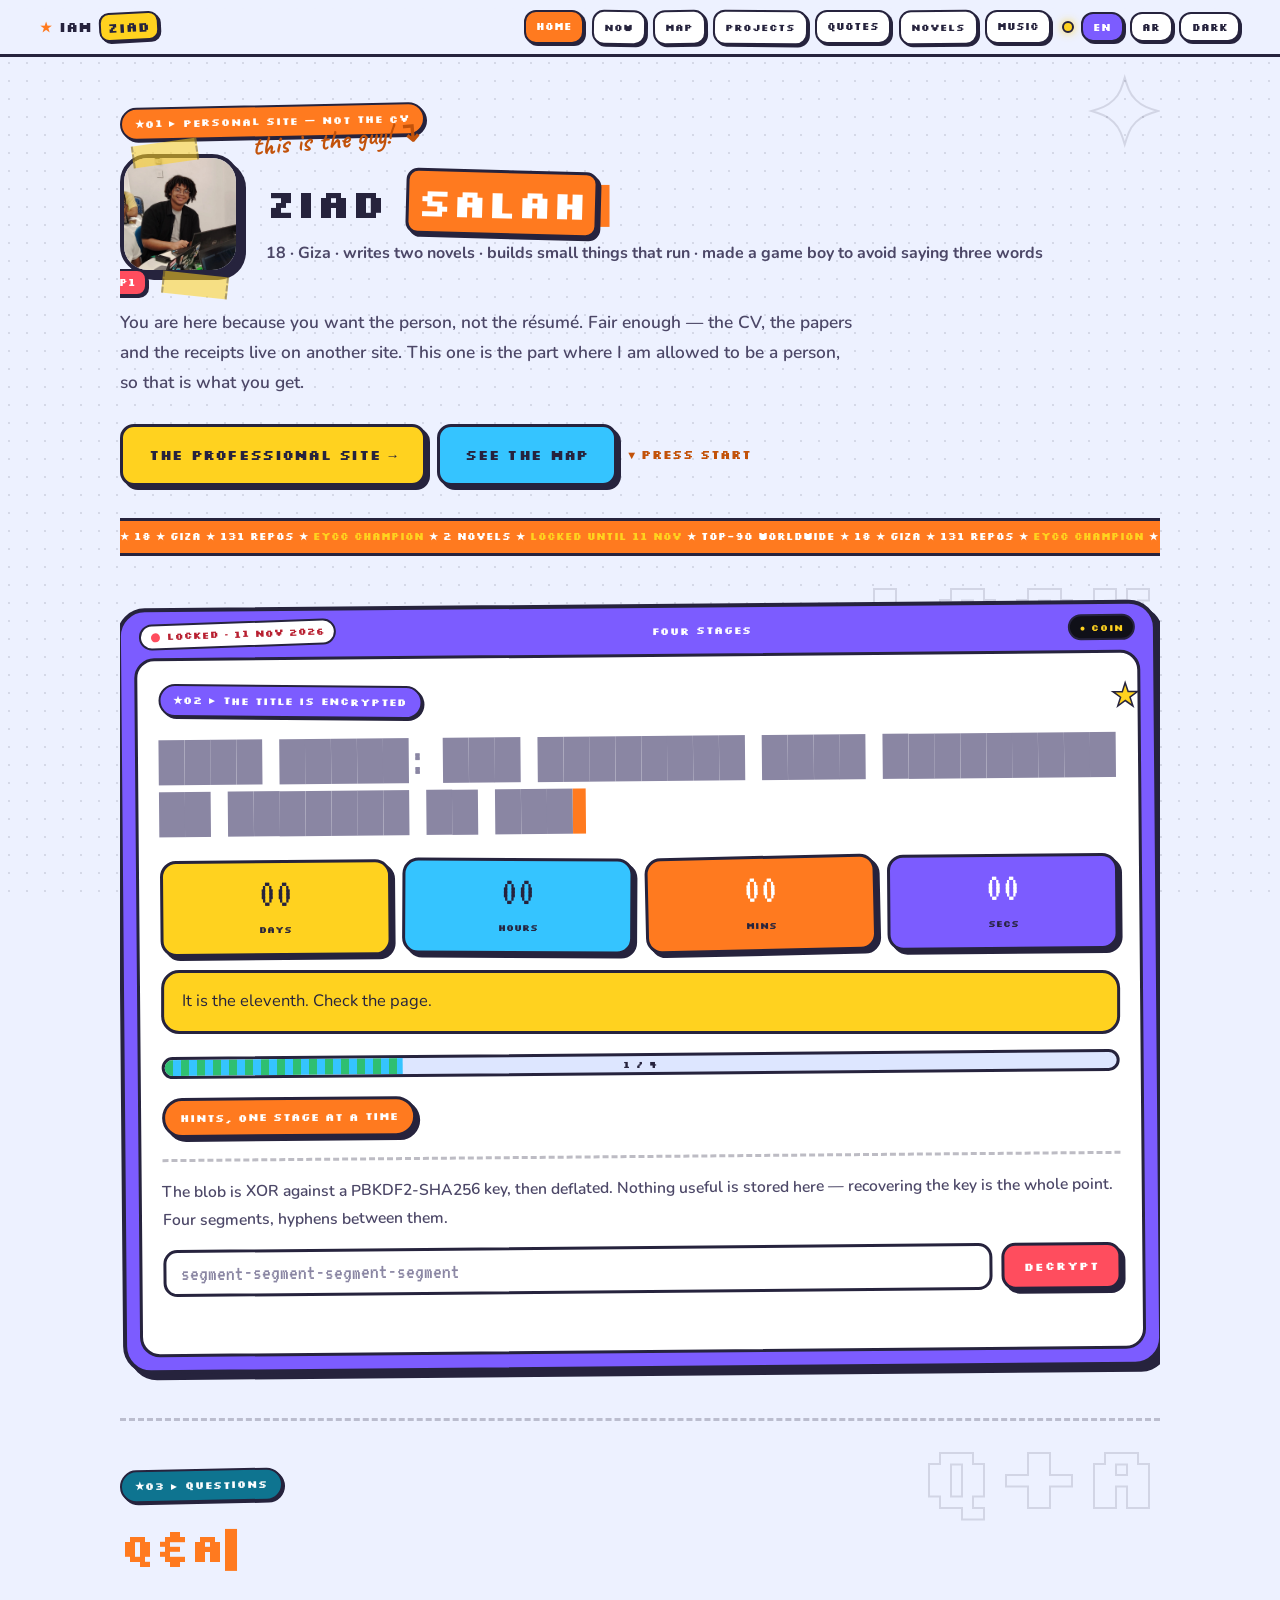
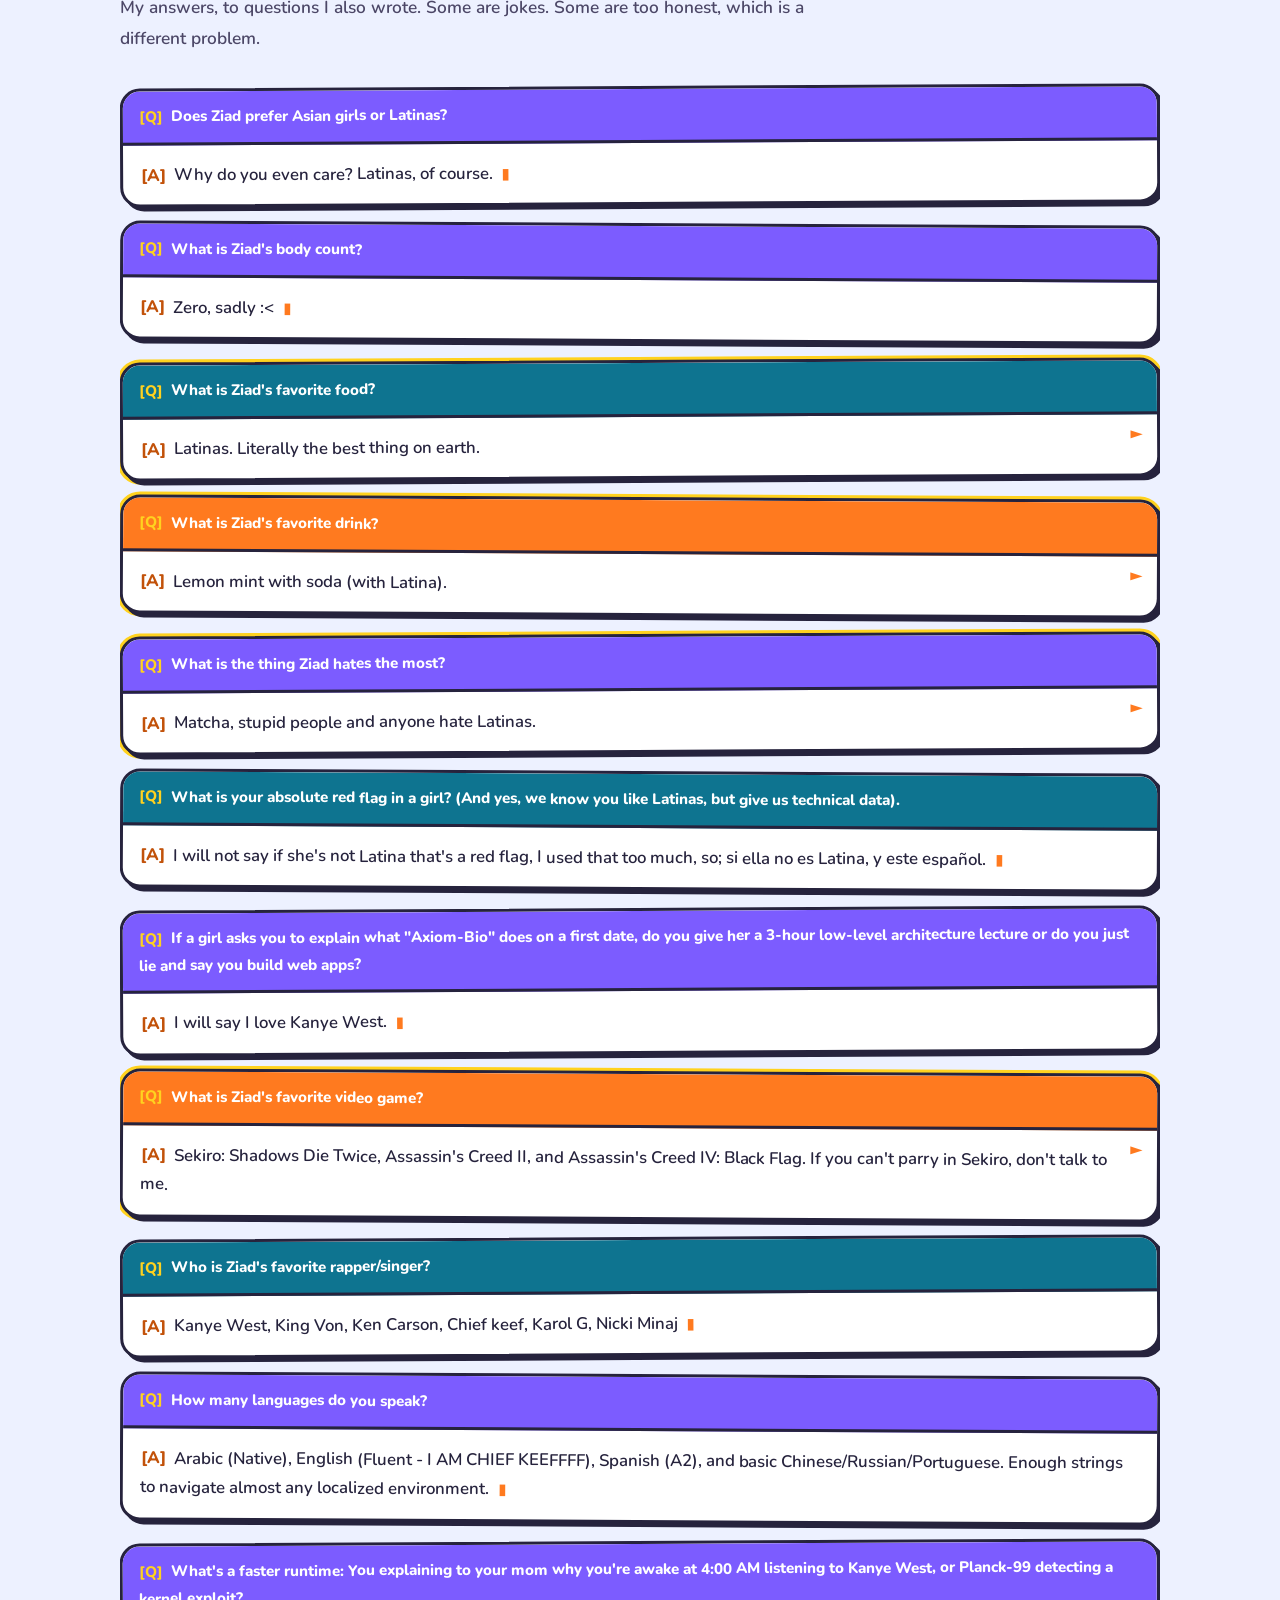
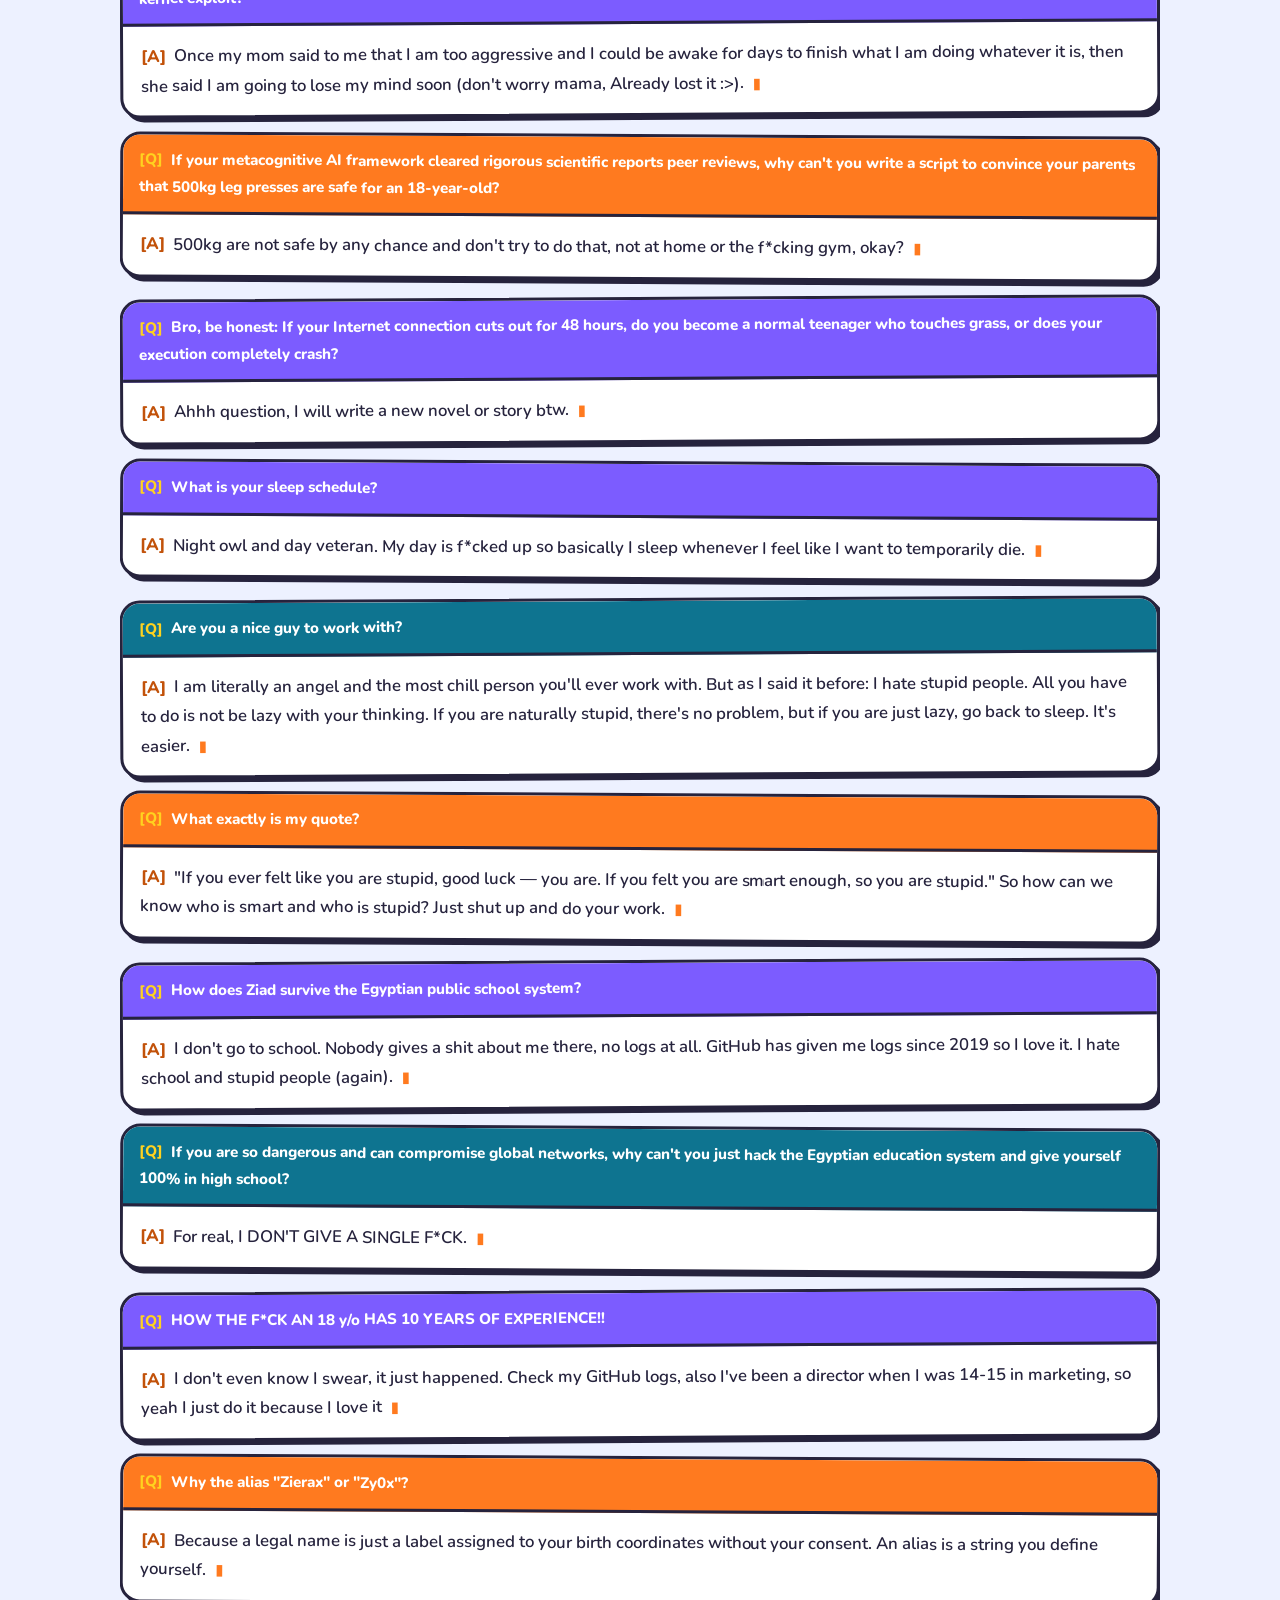
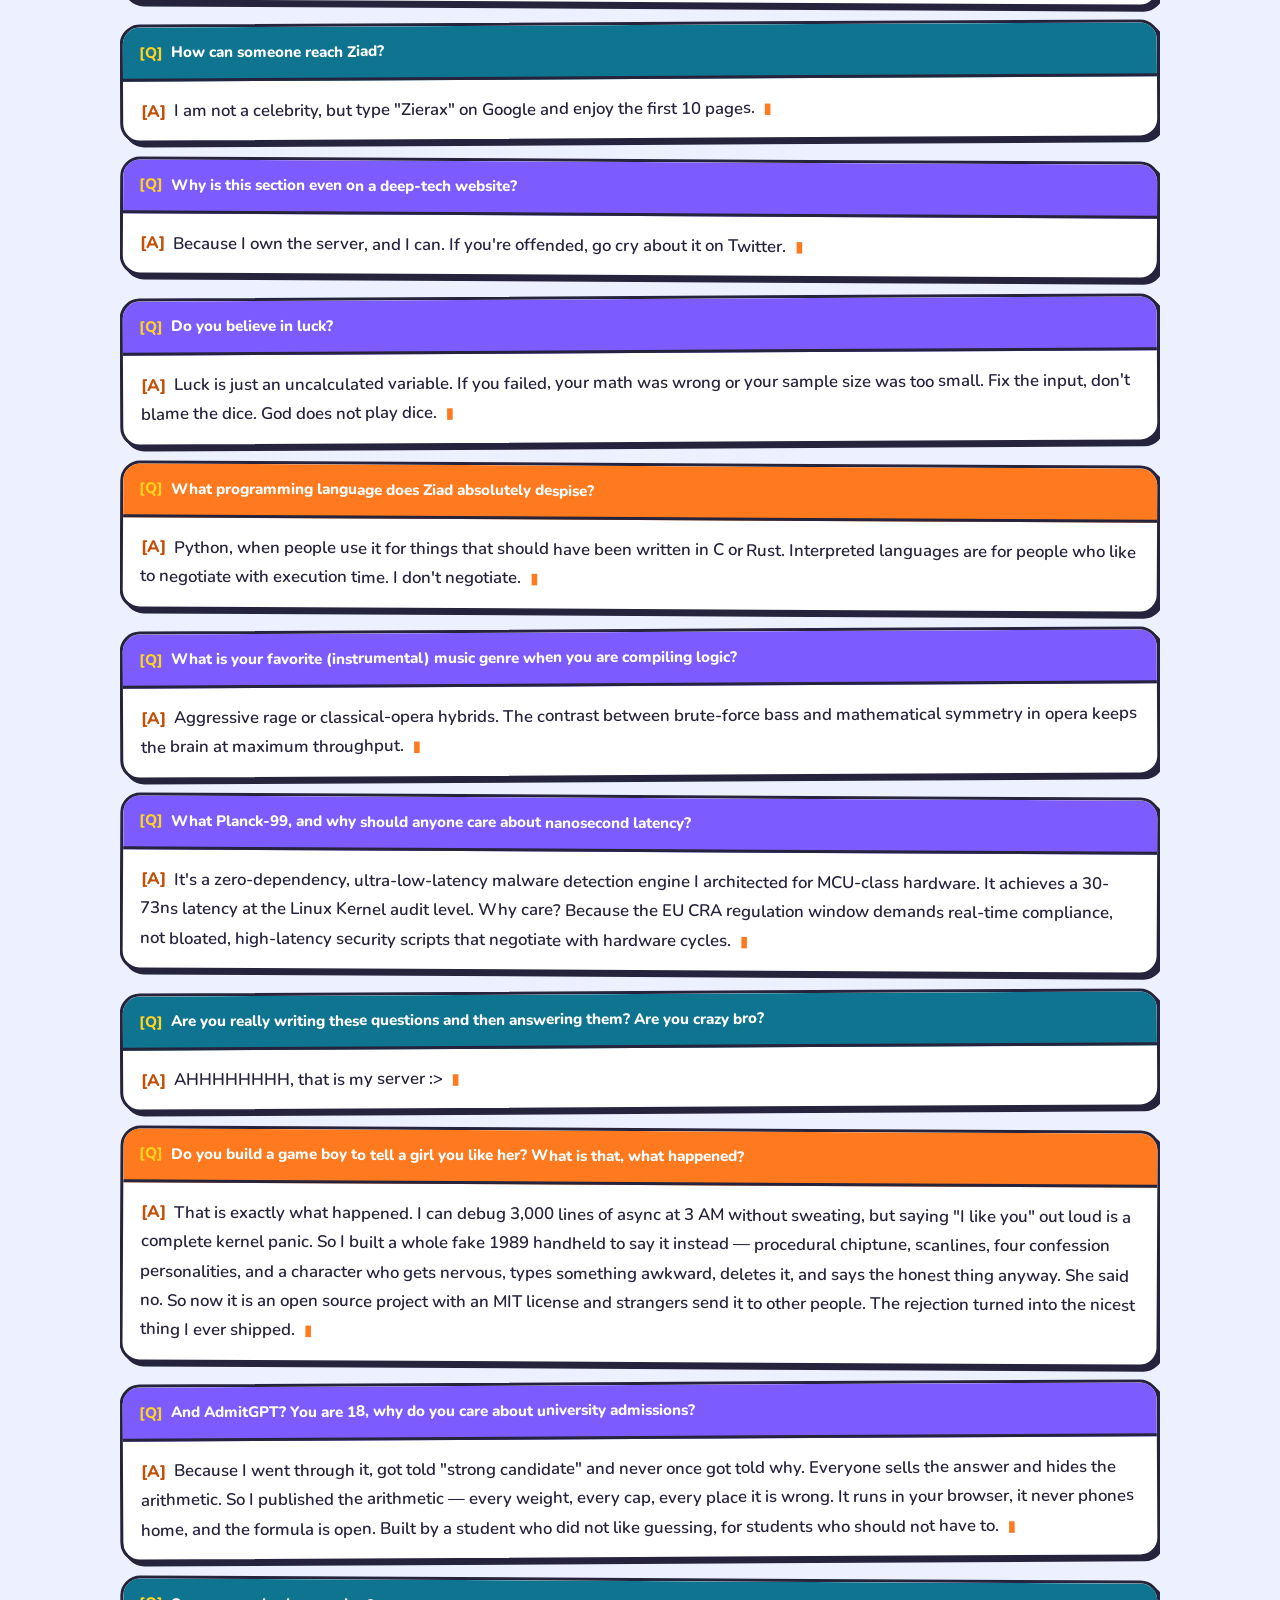
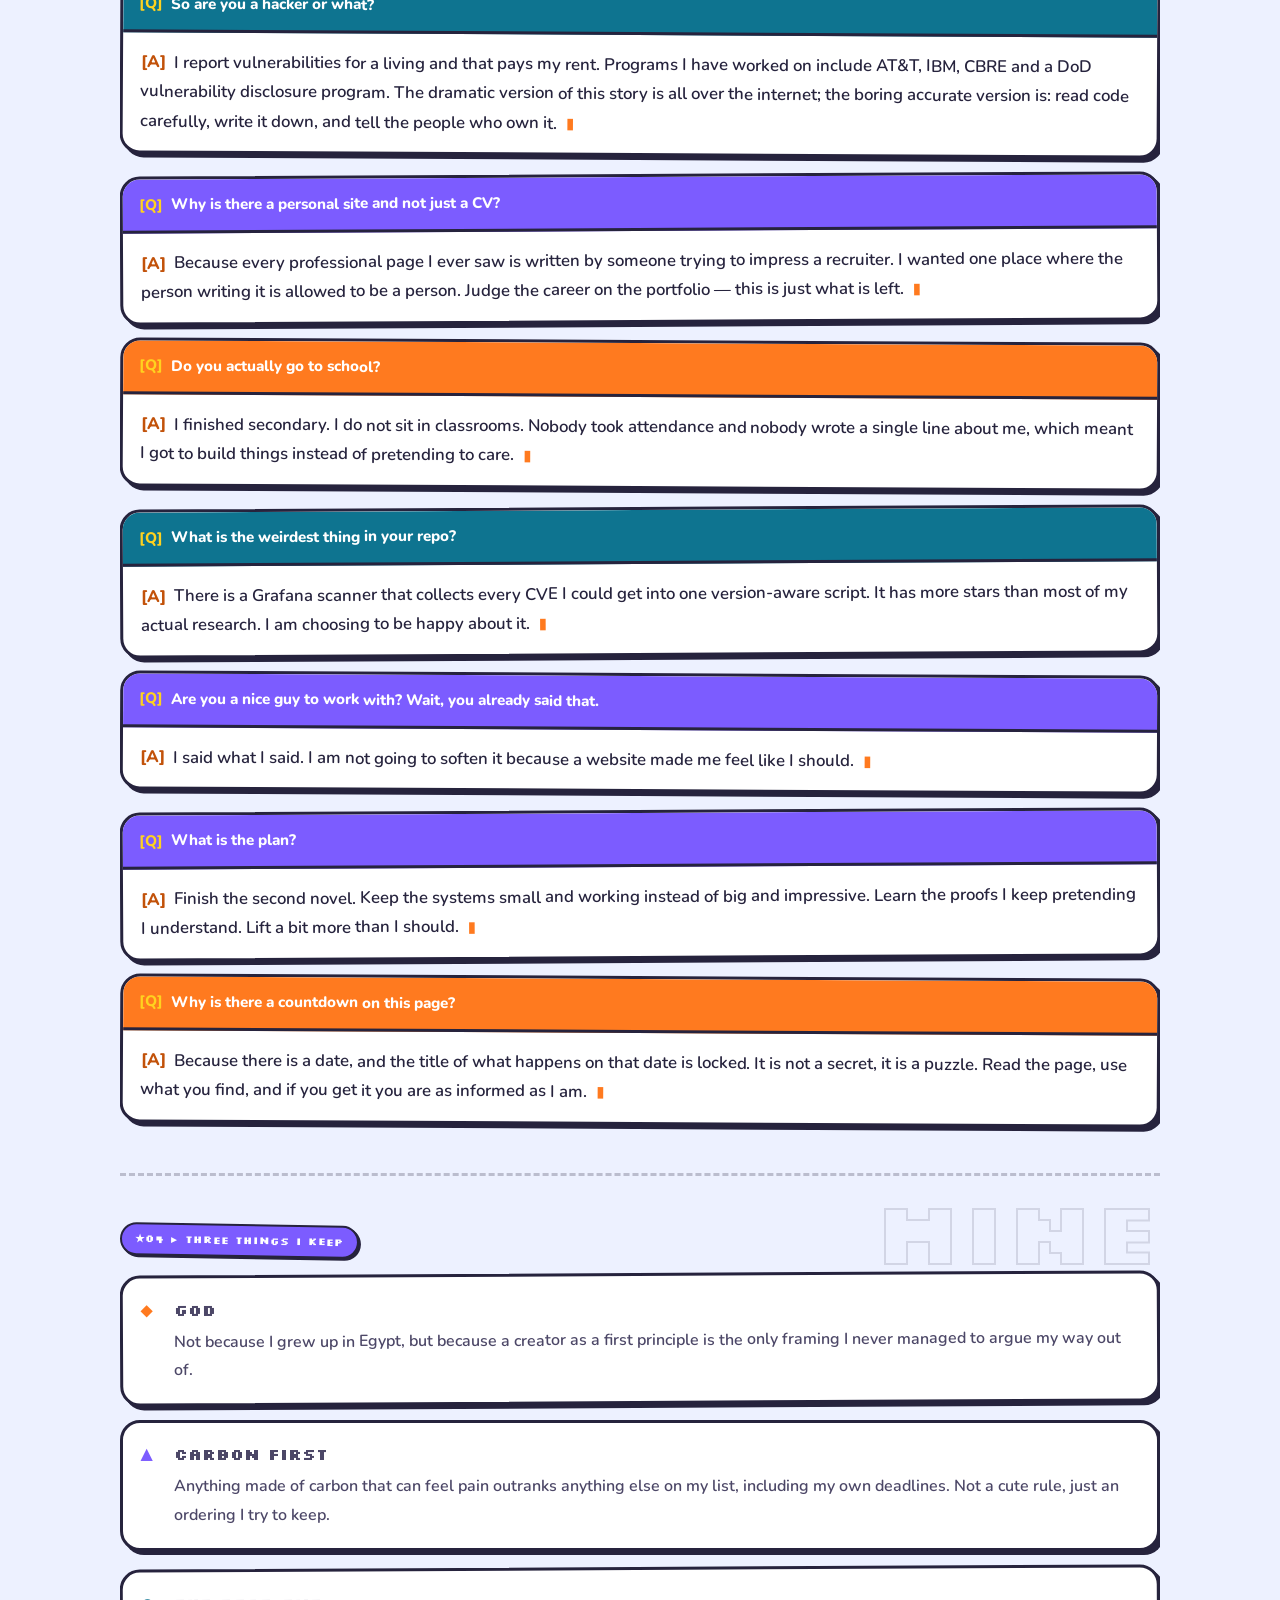
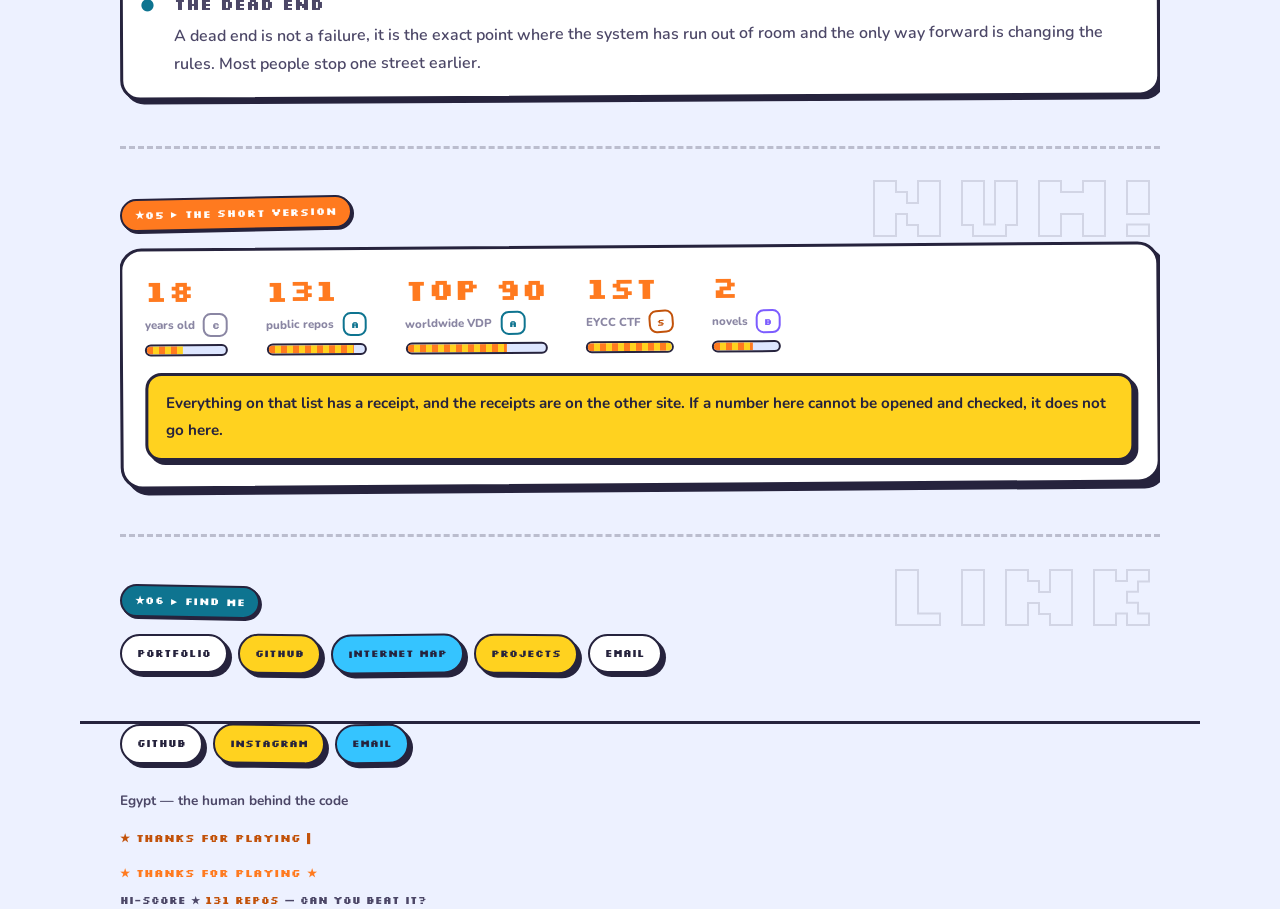
==== commit c9d27b96: "Maximum arcade: star cursor, ghost words, tape, coin slot Custom star cursor site-wide with a bigger" ====
--- a/index.html
+++ b/index.html
@@ -29,7 +29,7 @@
 <meta name="twitter:image" content="https://personal.iamziad.isroot.in/ziad.jpg">
 <meta name="twitter:creator" content="@Zierax_x">
 
-<link rel="stylesheet" href="https://fonts.googleapis.com/css2?family=Silkscreen:wght@400;700&family=VT323&family=Nunito:wght@400;600;700;800&family=Cairo:wght@400;700;900&display=swap" rel="stylesheet">
+<link rel="stylesheet" href="https://fonts.googleapis.com/css2?family=Silkscreen:wght@400;700&family=VT323&family=Caveat:wght@600;700&family=Nunito:wght@400;600;700;800&family=Cairo:wght@400;700;900&display=swap" rel="stylesheet">
 <link rel="stylesheet" href="assets/css/main.css">
 <link rel="icon" href="favicon.svg" type="image/svg+xml">
 <link rel="manifest" href="manifest.json">
@@ -86,6 +86,7 @@
 
     <div class="hero-id">
       <span class="avatar"><img class="hero-photo" src="ziad.jpg" alt="Ziad Salah" width="120" height="120"><i aria-hidden="true">P1</i></span>
+      <span class="doodle" aria-hidden="true"><span class="lang-en">this is the guy! ↴</span><span class="lang-ar">هو ده! ↴</span></span>
       <div>
         <h1 class="hero-name"><span class="lang-en">Ziad <span class="last">Salah</span></span><span class="lang-ar">زياد صلاح</span></h1>
         <p class="hero-sub">
@@ -224,6 +225,7 @@
   </div>
   <p>Egypt — <span class="lang-en">the human behind the code</span><span class="lang-ar">الإنسان ورا الكود</span></p>
   <p class="thanks" aria-hidden="true"><span class="lang-en">★ thanks for playing</span><span class="lang-ar">★ شكراً إنك لعبت</span></p>
+  <p class="hiscore" aria-hidden="true"><span class="lang-en">HI-SCORE ★ <b>131 REPOS</b> — CAN YOU BEAT IT?</span><span class="lang-ar">أعلى سكور ★ <b>١٣١ repo</b> — تقدر تكسره؟</span></p>
 </footer>
   <script src="assets/js/qa.js"></script>
   <script src="assets/js/ctf-found.js"></script>
--- a/assets/css/main.css
+++ b/assets/css/main.css
@@ -46,6 +46,7 @@
 
   --font-px: 'Silkscreen', 'Cairo', monospace;
   --font: 'Nunito', 'Cairo', system-ui, sans-serif;
+  --font-hand: 'Caveat', 'Cairo', cursive;
   --font-ar: 'Cairo', 'Segoe UI', Tahoma, sans-serif;
   --font-term: 'VT323', 'Cairo', ui-monospace, monospace;
   --mono: 'VT323', ui-monospace, 'Consolas', monospace;
@@ -79,6 +80,15 @@
 
 img, video, canvas { image-rendering: auto; }
 
+/* custom star cursor, straight from the arcade */
+body {
+  cursor: url("data:image/svg+xml;utf8,<svg xmlns='http://www.w3.org/2000/svg' width='26' height='26'><polygon points='13,2 16.5,9.5 24.5,9.5 18,14.5 20,22.5 13,18 6,22.5 8,14.5 1.5,9.5 9.5,9.5' fill='%23ffd21f' stroke='%2326233d' stroke-width='2' stroke-linejoin='round'/></svg>") 13 13, auto;
+}
+a, button, summary, .btn, .tgl, .tab-btn, .lang-pair button, .proj, .qa-item, .node-row {
+  cursor: url("data:image/svg+xml;utf8,<svg xmlns='http://www.w3.org/2000/svg' width='30' height='30'><polygon points='15,2 19,11 28,11 21,16.5 23.5,26 15,20.5 6.5,26 9,16.5 2,11 11,11' fill='%23ff7a1f' stroke='%2326233d' stroke-width='2' stroke-linejoin='round'/></svg>") 15 15, pointer;
+}
+.key-form input, input, textarea { cursor: text; }
+
 html[data-lang='ar'] body { font-family: var(--font-ar); line-height: 2; }
 html[data-lang='ar'] h1, html[data-lang='ar'] h2, html[data-lang='ar'] h3, html[data-lang='ar'] h4,
 html[data-lang='ar'] .btn, html[data-lang='ar'] .eyebrow, html[data-lang='ar'] .tgl,
@@ -192,6 +202,22 @@
 
 section { padding: 3rem 0; position: relative; }
 section + section { border-top: 3px dashed rgba(38, 35, 61, .25); }
+
+/* giant ghost words behind each home room */
+body[data-page="/"] main > section { overflow: clip; }
+body[data-page="/"] main > section::before {
+  position: absolute; top: .6rem; inset-inline-end: 0; z-index: 0;
+  font-family: var(--font-px); font-weight: 700;
+  font-size: clamp(3rem, 11vw, 5.5rem); line-height: 1;
+  color: transparent; -webkit-text-stroke: 2px var(--line);
+  opacity: .13; pointer-events: none; white-space: nowrap;
+}
+body[data-page="/"] #lock::before { content: 'LOCK'; }
+body[data-page="/"] #qa::before { content: 'Q+A'; }
+body[data-page="/"] #values::before { content: 'MINE'; }
+body[data-page="/"] #numbers::before { content: 'NUM!'; }
+body[data-page="/"] #links::before { content: 'LINK'; }
+body[data-page="/"] main > section > * { position: relative; z-index: 1; }
 
 /* star bullets marking every room of the page */
 main > section::after {
@@ -270,14 +296,28 @@
   border-radius: 10px; padding: .15rem .55rem; box-shadow: 2px 2px 0 var(--shadow);
   animation: heartbeat 1.8s ease-in-out infinite;
 }
-/* sunny focus brackets around the portrait */
+/* scotch tape holding the portrait, like a good cartridge */
 .avatar::before, .avatar::after {
-  content: ''; position: absolute; width: 24px; height: 24px; z-index: 2;
-  border: 4px solid var(--sun); pointer-events: none;
-  filter: drop-shadow(1px 1px 0 var(--line));
-}
-.avatar::before { top: -10px; inset-inline-start: -10px; border-inline-end: 0; border-bottom: 0; border-radius: 8px 0 0 0; }
-.avatar::after { bottom: -10px; inset-inline-end: -10px; border-inline-start: 0; border-top: 0; border-radius: 0 0 8px 0; }
+  content: ''; position: absolute; width: 66px; height: 22px; z-index: 2;
+  background: rgba(255, 210, 31, .55);
+  border-inline: 2px dashed rgba(38, 35, 61, .35);
+  pointer-events: none;
+}
+.avatar::before { top: -12px; inset-inline-start: 12px; transform: rotate(-8deg); }
+.avatar::after { bottom: -12px; inset-inline-end: 12px; transform: rotate(6deg); }
+html[data-theme='dark'] .avatar::before, html[data-theme='dark'] .avatar::after {
+  background: rgba(255, 210, 31, .35);
+}
+
+/* handwritten doodle pointing at the guy */
+.hero-id { position: relative; }
+.doodle {
+  position: absolute; top: -38px; inset-inline-start: 132px;
+  font-family: var(--font-hand); font-size: 1.7rem; font-weight: 700;
+  color: var(--tang-dk); transform: rotate(-5deg); white-space: nowrap;
+  pointer-events: none;
+}
+html[data-theme='dark'] .doodle { color: var(--tang); }
 
 .hero-name { font-size: clamp(1.6rem, 5vw, 2.5rem); margin: 0 0 .2rem; }
 .hero-name .last {
@@ -402,6 +442,14 @@
   background: transparent; color: #fff;
   font-family: var(--font-px);
   font-weight: 700; font-size: .66rem;
+  position: relative;
+}
+/* coin slot on the console */
+.lock-head::after {
+  content: '● COIN'; font-size: .58rem; letter-spacing: .06em;
+  background: #101018; color: var(--sun);
+  border: 2.5px solid var(--line); border-radius: 999px;
+  padding: .2rem .6rem;
 }
 .lock-head .live {
   display: inline-flex; align-items: center; gap: .45rem;
@@ -805,6 +853,11 @@
 /* signing off */
 .thanks { font-family: var(--font-px); font-size: .66rem; font-weight: 700; color: var(--tang-dk); margin-top: .8rem; }
 .thanks::after { content: ' ▌'; animation: blinkCursor 1s steps(1) infinite; }
+.hiscore {
+  font-family: var(--font-px); font-size: .62rem; font-weight: 700;
+  color: var(--ink-2); margin-top: .4rem;
+}
+.hiscore b { color: var(--tang-dk); }
 
 /* ---------------- night arcade : dark variant ---------------- */
 
@@ -885,6 +938,7 @@
 
 @media (max-width: 640px) {
   body { font-size: 16px; }
+  .doodle { display: none; }
   section { padding: 2.5rem 0; }
   .card { padding: 1.1rem; }
   .hero-photo { width: 84px; height: 84px; }
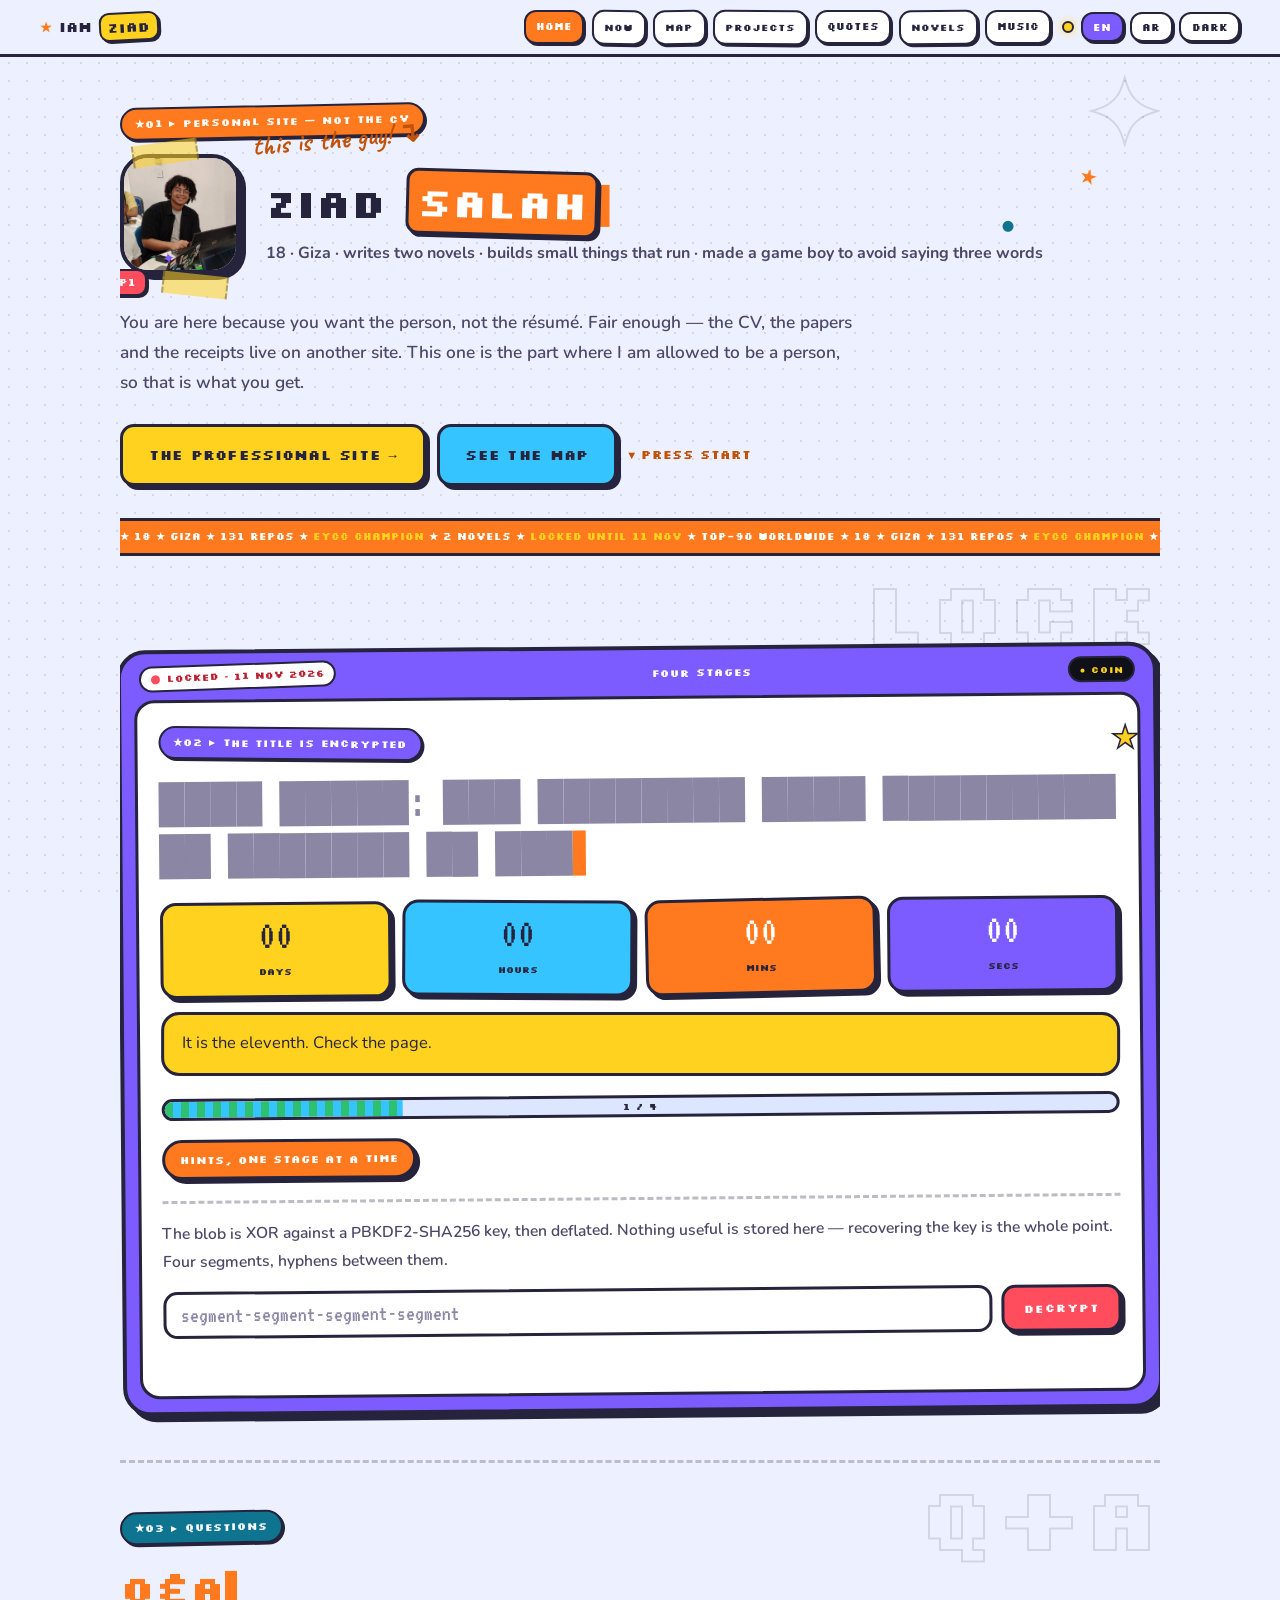
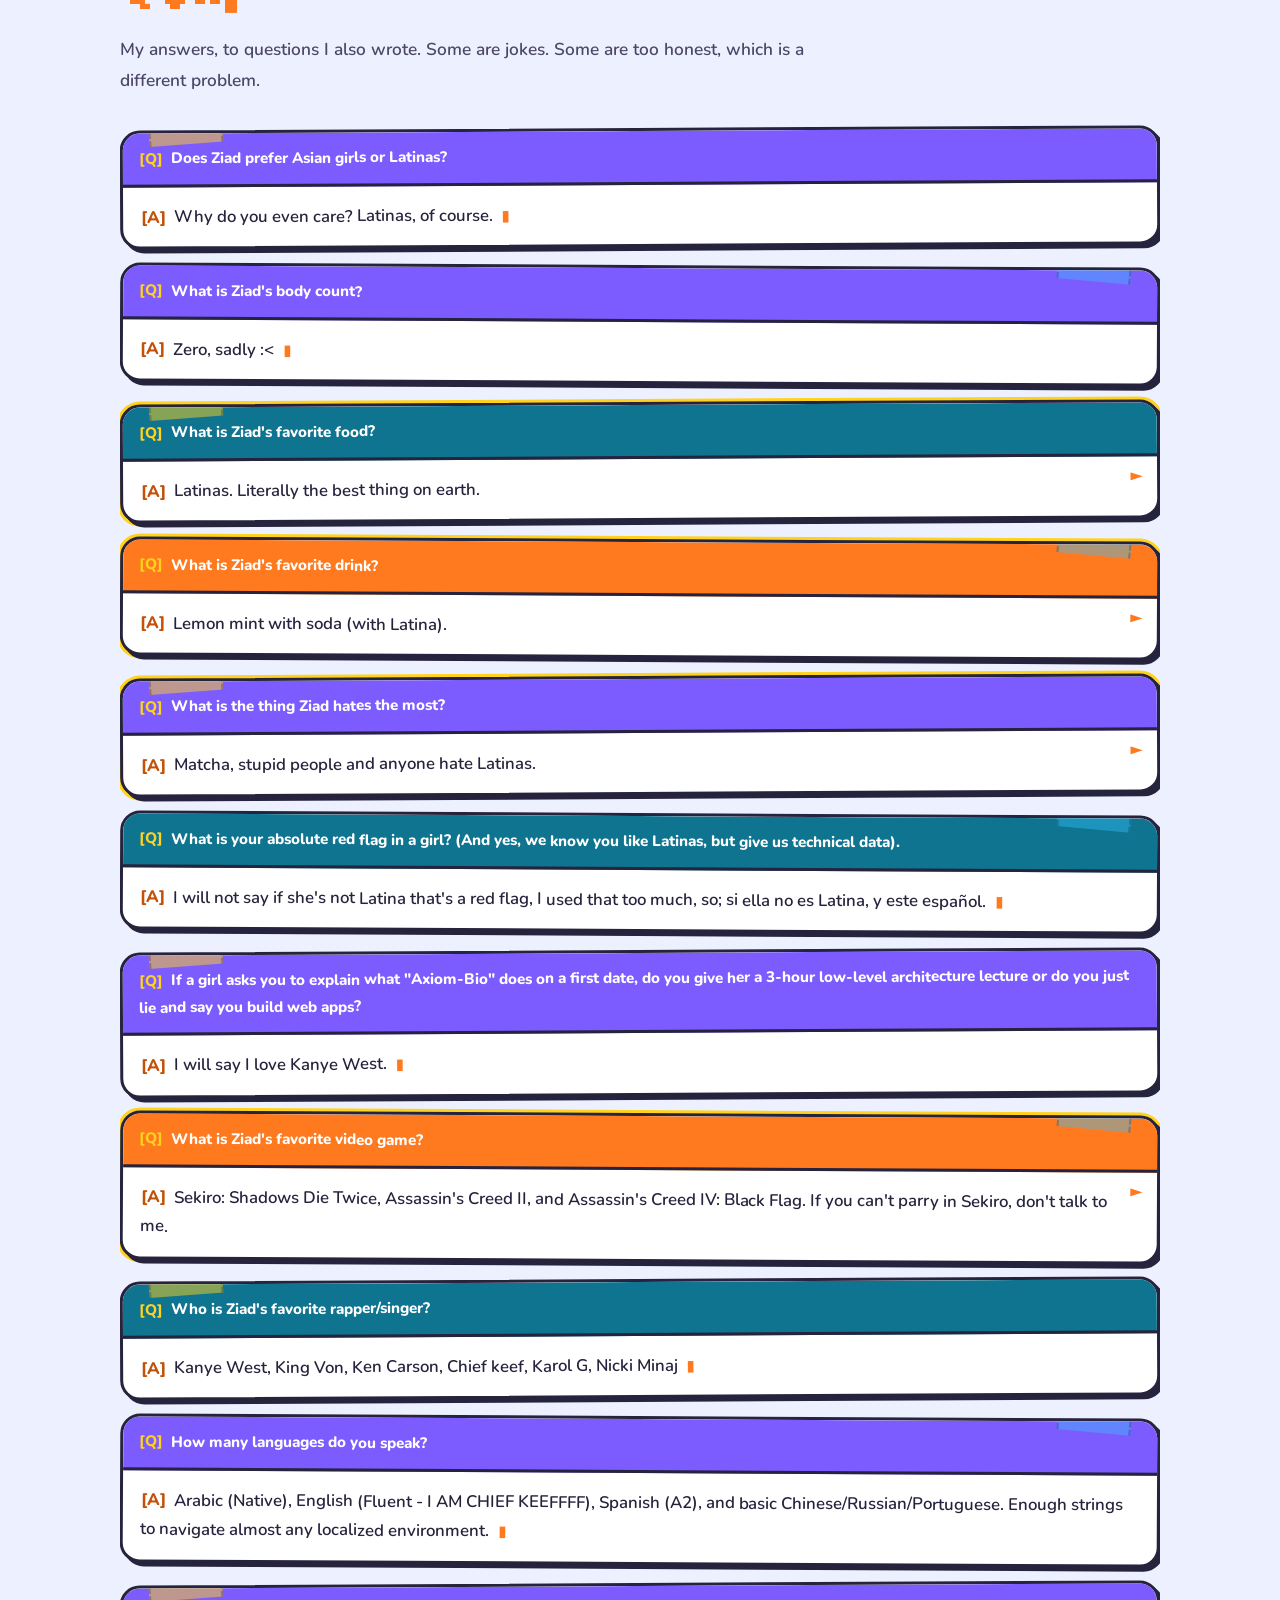
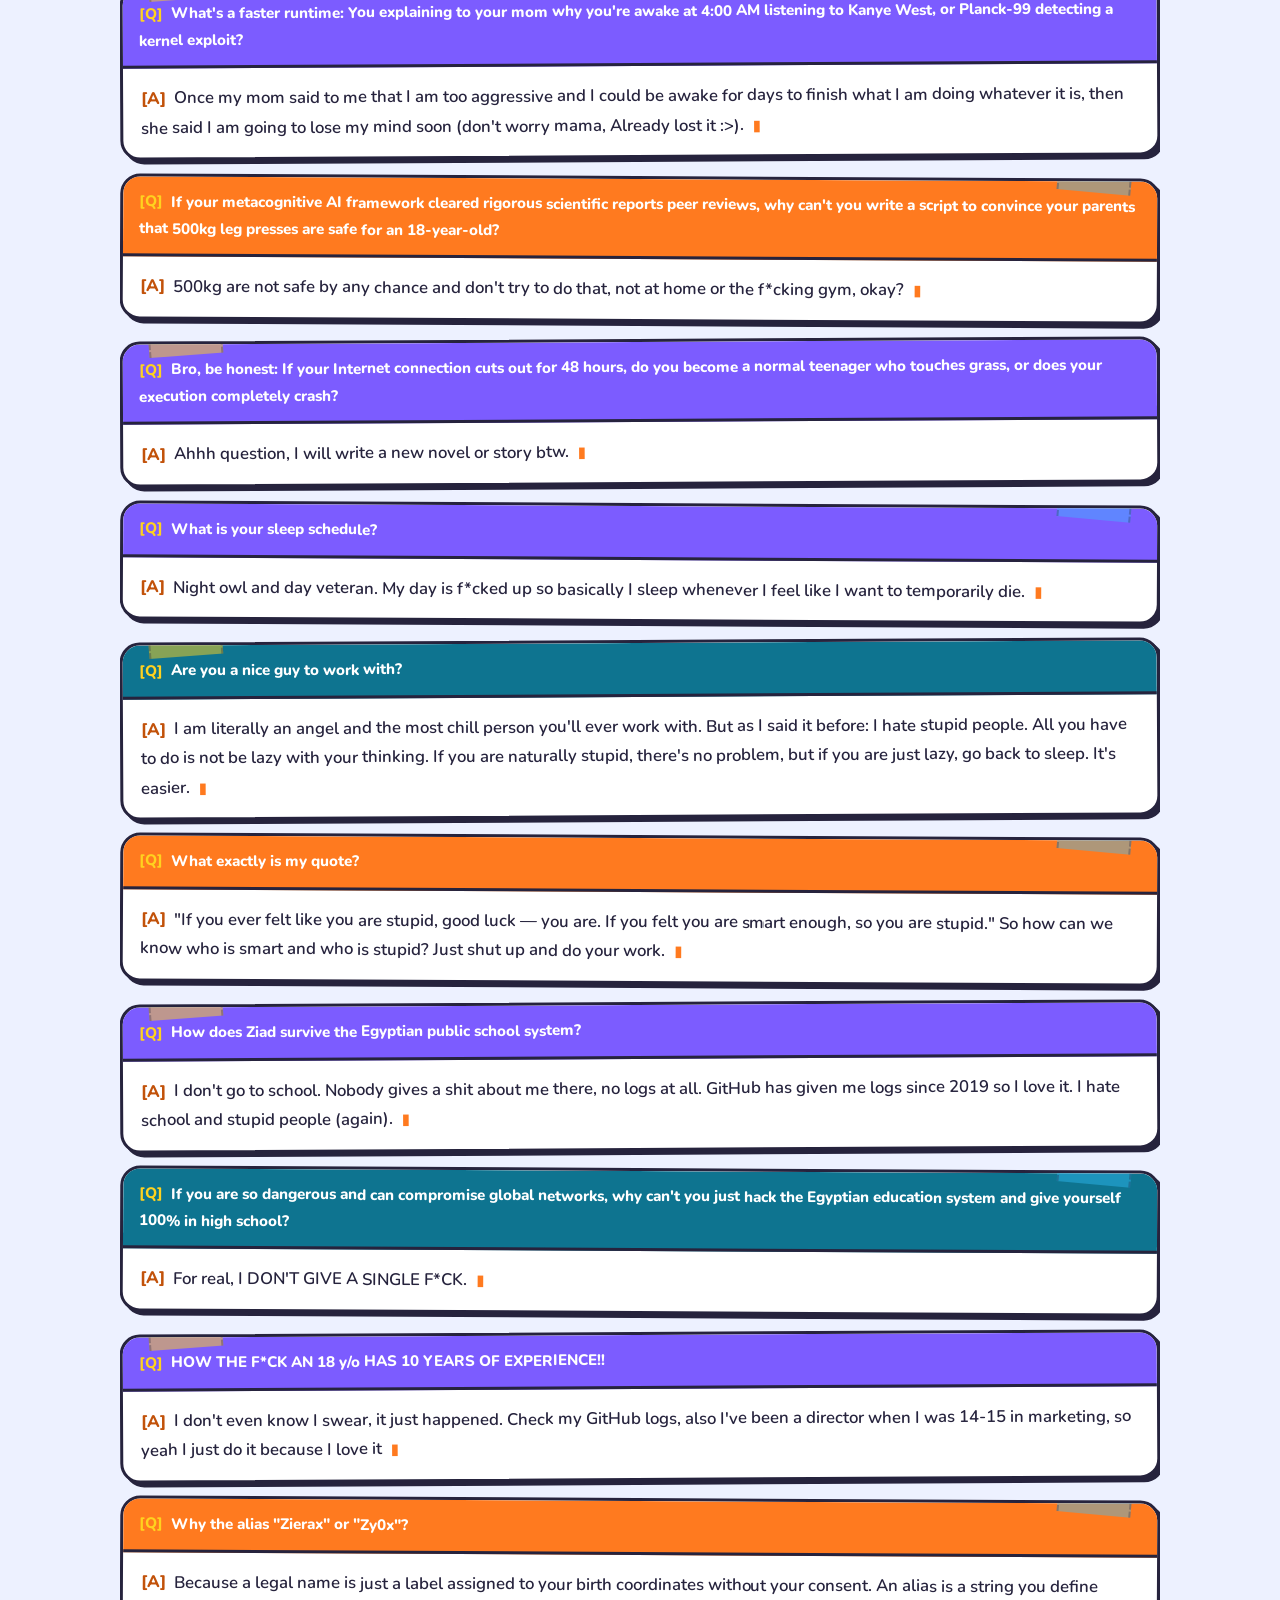
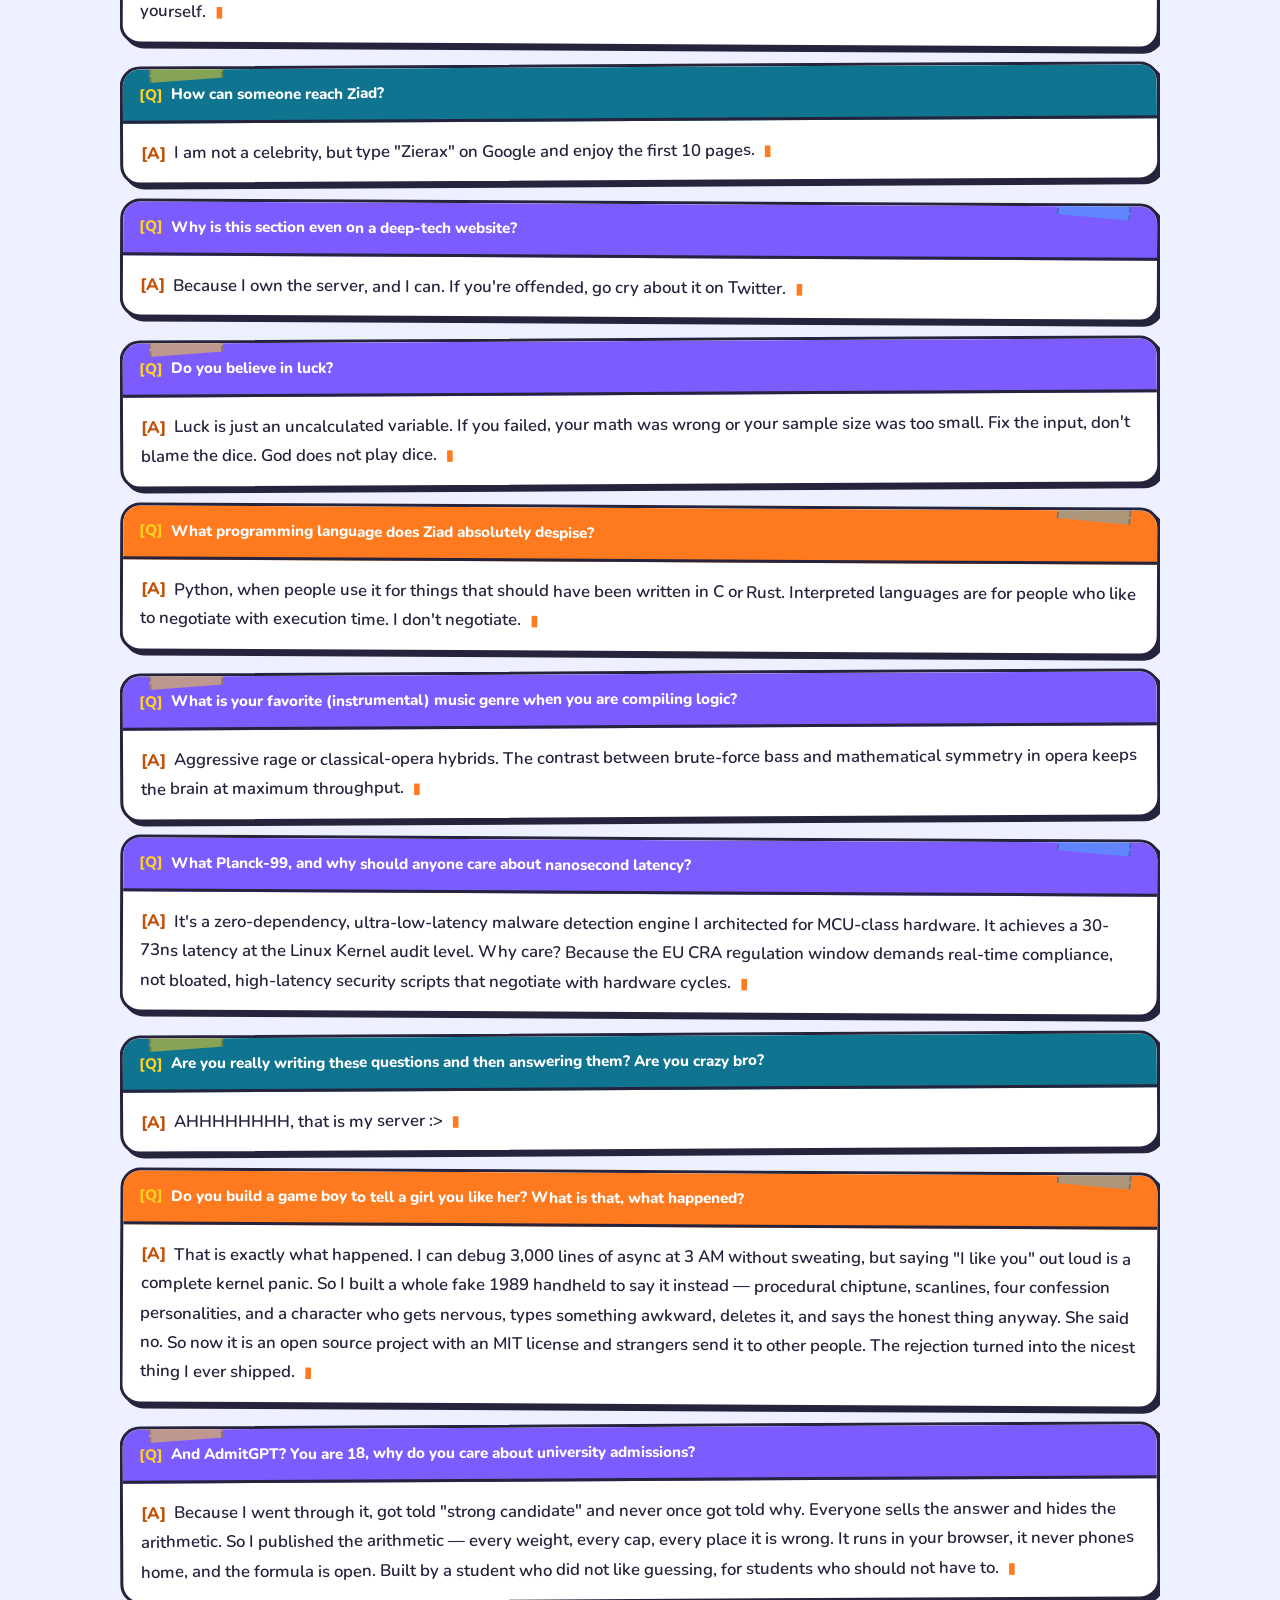
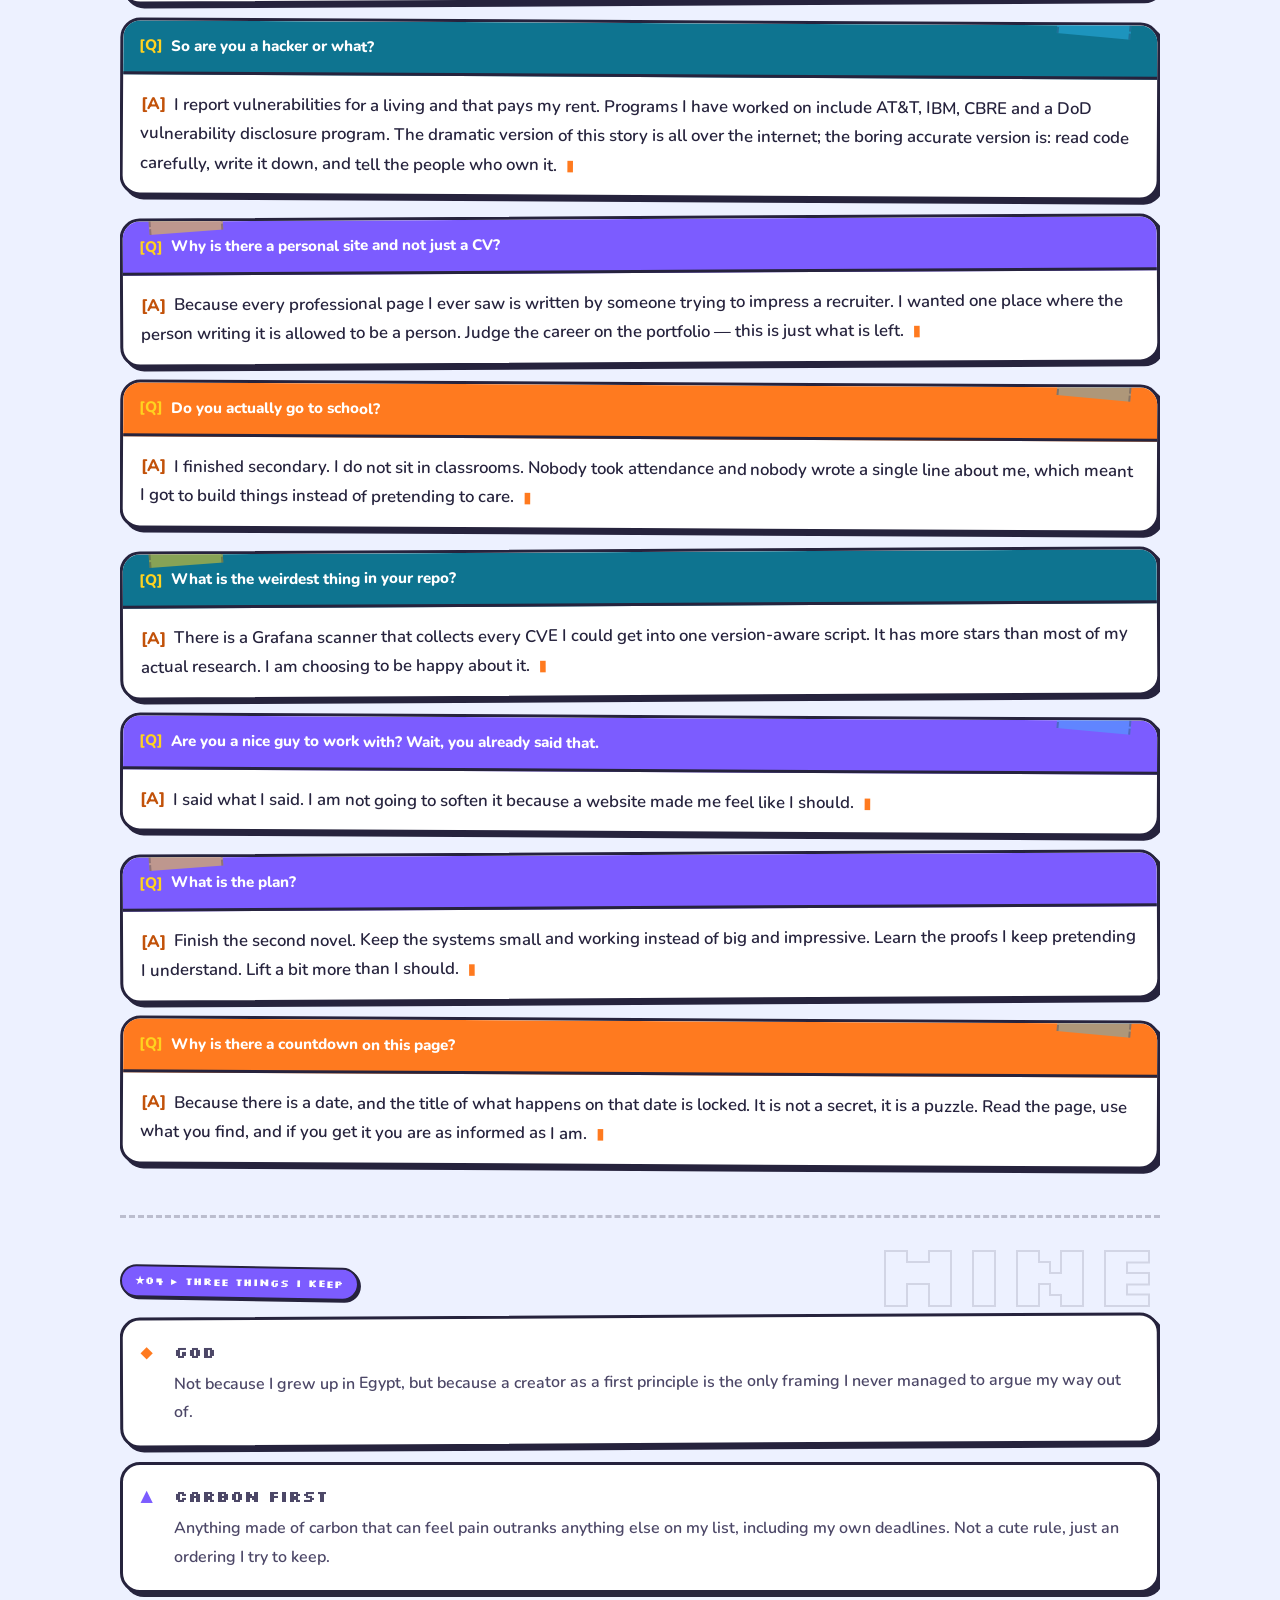
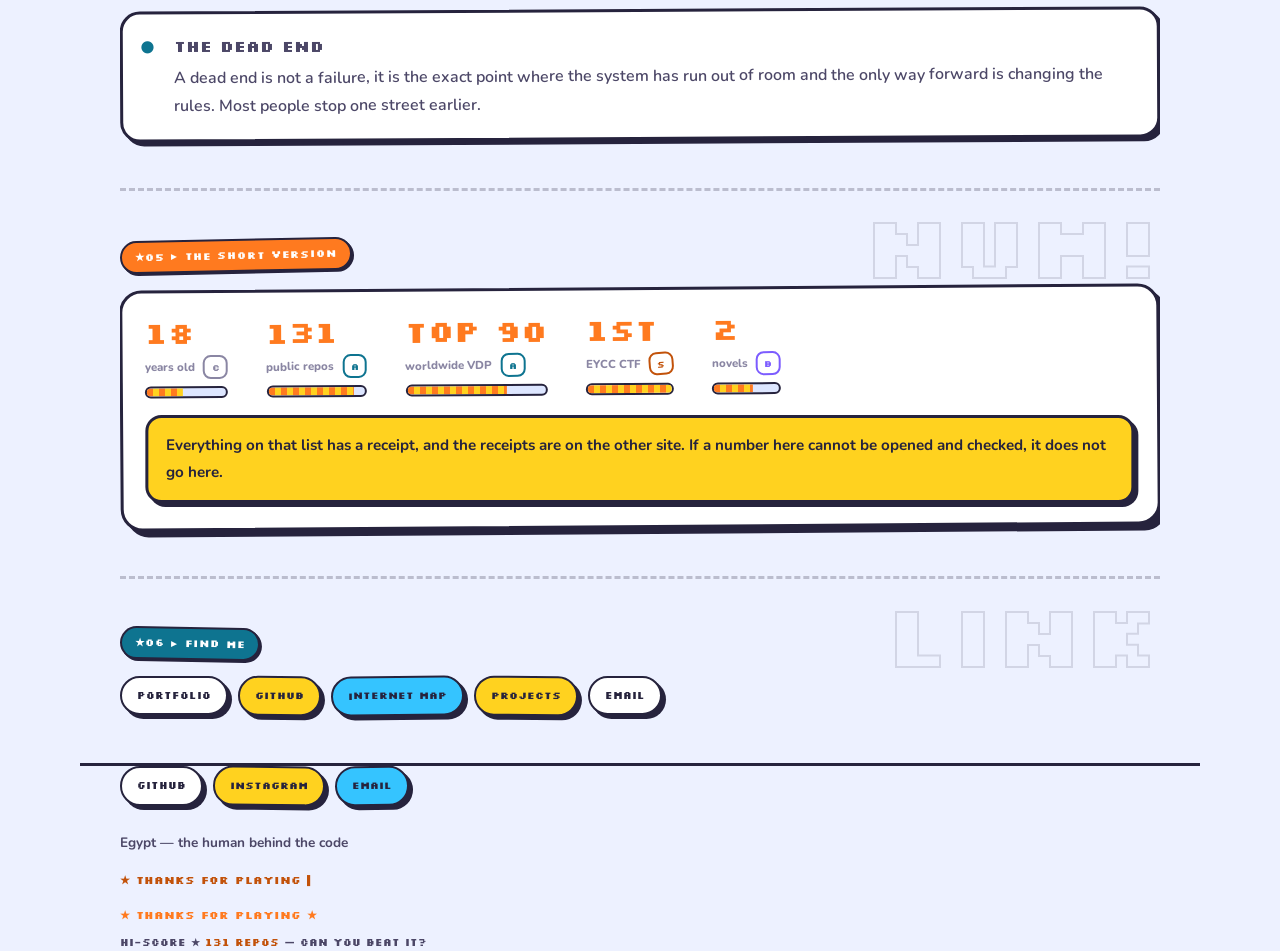
==== commit b13e95dc: "Calmer dark, playful randomness Dark mode goes dim and quiet: darker desaturated surfaces, softer ac" ====
--- a/index.html
+++ b/index.html
@@ -87,6 +87,9 @@
     <div class="hero-id">
       <span class="avatar"><img class="hero-photo" src="ziad.jpg" alt="Ziad Salah" width="120" height="120"><i aria-hidden="true">P1</i></span>
       <span class="doodle" aria-hidden="true"><span class="lang-en">this is the guy! ↴</span><span class="lang-ar">هو ده! ↴</span></span>
+      <span class="spk s1" aria-hidden="true">★</span>
+      <span class="spk s2" aria-hidden="true">✦</span>
+      <span class="spk s3" aria-hidden="true">●</span>
       <div>
         <h1 class="hero-name"><span class="lang-en">Ziad <span class="last">Salah</span></span><span class="lang-ar">زياد صلاح</span></h1>
         <p class="hero-sub">
@@ -117,6 +120,7 @@
   <!-- ============ THE LOCK ============ -->
   <div class="ticker" aria-hidden="true"><span class="ticker-track"><span class="lang-en">★ 18 ★ GIZA ★ 131 REPOS ★ <b>EYCC CHAMPION</b> ★ 2 NOVELS ★ <b>LOCKED UNTIL 11 NOV</b> ★ TOP-90 WORLDWIDE ★ 18 ★ GIZA ★ 131 REPOS ★ <b>EYCC CHAMPION</b> ★ 2 NOVELS ★ <b>LOCKED UNTIL 11 NOV</b> ★ TOP-90 WORLDWIDE ★&nbsp;</span><span class="lang-ar">★ ١٨ ★ الجيزة ★ ١٣١ repo ★ <b>بطل EYCC</b> ★ روايتين ★ <b>مقفول لحد ١١ نوفمبر</b> ★ توب ٩٠ عالمي ★ ١٨ ★ الجيزة ★ ١٣١ repo ★ <b>بطل EYCC</b> ★ روايتين ★ <b>مقفول لحد ١١ نوفمبر</b> ★ توب ٩٠ عالمي ★&nbsp;</span></span></div>
   <section id="lock">
+    <span class="doodle lock-note" aria-hidden="true"><span class="lang-en">shhh… it's all here ↴</span><span class="lang-ar">هشش… كل حاجة هنا ↴</span></span>
     <div class="lock">
       <div class="lock-head">
         <span class="live"><i></i><span class="lang-en">locked · 11 nov 2026</span><span class="lang-ar">مقفول · ١١ نوفمبر ٢٠٢٦</span></span>
--- a/assets/css/main.css
+++ b/assets/css/main.css
@@ -567,7 +567,19 @@
 .qa-item {
   border: 3px solid var(--line); border-radius: 20px;
   background: var(--bg-2); box-shadow: var(--pop);
-  overflow: hidden;
+  overflow: hidden; position: relative;
+}
+/* washi tape stuck on each answer card, alternating corners */
+.qa-item::before {
+  content: ''; position: absolute; top: -11px; inset-inline-start: 26px; z-index: 2;
+  width: 74px; height: 22px;
+  background: rgba(255, 210, 31, .5);
+  border-inline: 2px dashed rgba(38, 35, 61, .3);
+  transform: rotate(-4deg); pointer-events: none;
+}
+.qa-item:nth-child(even)::before {
+  inset-inline-start: auto; inset-inline-end: 26px;
+  transform: rotate(5deg); background: rgba(53, 196, 255, .4);
 }
 .qa-item:nth-child(odd) { transform: rotate(-.3deg); }
 .qa-item:nth-child(even) { transform: rotate(.3deg); }
@@ -798,6 +810,24 @@
 html[dir='rtl'] .ticker-track { animation-name: tickR; }
 @keyframes tickR { from { transform: translateX(-50%); } to { transform: translateX(0); } }
 
+/* scattered doodads: deliberate randomness */
+.spk { position: absolute; pointer-events: none; animation: twinkle 3.4s ease-in-out infinite; z-index: 0; }
+.spk.s1 { top: 4%; inset-inline-end: 6%; font-size: 1.3rem; color: var(--tang); transform: rotate(14deg); }
+.spk.s2 { bottom: 8%; inset-inline-start: 4%; font-size: 1rem; color: var(--grape); transform: rotate(-10deg); animation-delay: 1.1s; }
+.spk.s3 { top: 46%; inset-inline-end: 14%; font-size: .9rem; color: var(--sky-dk); animation-delay: 2s; }
+html[data-theme='dark'] .spk { animation: none; opacity: .5; }
+
+/* a few more cards sit crooked, on purpose */
+blockquote:nth-child(3n), .music-item:nth-child(3n),
+.chapter:nth-child(even), .node-row:nth-child(odd) { transform: rotate(-.35deg); }
+blockquote:nth-child(4n), .music-item:nth-child(4n) { transform: rotate(.35deg); }
+
+/* handwritten aside on the lock */
+.doodle.lock-note {
+  top: 58px; inset-inline-start: auto; inset-inline-end: 6%;
+  transform: rotate(4deg); font-size: 1.5rem;
+}
+
 /* ---------------- social / footer ---------------- */
 
 .social { display: flex; flex-wrap: wrap; gap: .6rem; }
@@ -862,35 +892,35 @@
 /* ---------------- night arcade : dark variant ---------------- */
 
 html[data-theme='dark'] {
-  --bg:      #1d1a33;
-  --bg-2:    #28244a;
-  --bg-3:    #141126;
-  --ink:     #f2efff;
-  --ink-2:   #c9c4e8;
-  --muted:   #8f89b8;
-  --line:    #f2efff;
-  --shadow:  #0e0c1d;
-  --tang:    #ff8c42;
-  --tang-dk: #ffb37a;
-  --sun:     #ffd21f;
-  --grape:   #a78bfa;
-  --grape-dk:#c4b0ff;
-  --sky:     #5fd4ff;
-  --sky-dk:  #5fd4ff;
-  --mint:    #4ade80;
-  --mint-dk: #4ade80;
-  --cherry:  #ff6b7a;
-  --cherry-dk:#ff6b7a;
+  --bg:      #171422;
+  --bg-2:    #201c33;
+  --bg-3:    #100e1c;
+  --ink:     #e6e2f2;
+  --ink-2:   #b3aedd;
+  --muted:   #7e78a3;
+  --line:    #d9d4e8;
+  --shadow:  #0a0812;
+  --tang:    #d97b2f;
+  --tang-dk: #e89b5a;
+  --sun:     #c9a227;
+  --grape:   #9a86d6;
+  --grape-dk:#b3a3e8;
+  --sky:     #4aa8c7;
+  --sky-dk:  #6fc0dd;
+  --mint:    #57b47e;
+  --mint-dk: #57b47e;
+  --cherry:  #d45764;
+  --cherry-dk:#d45764;
   --neon:    #ff8c42;
   --good:    #4ade80;
   --bad:     #ff6b7a;
 
-  --cyan:    #5fd4ff;
-  --mag:     #a78bfa;
-  --amber:   #ffb37a;
-
-  --fg:       #f2efff;
-  --fg-faint: #8f89b8;
+  --cyan:    #4aa8c7;
+  --mag:     #9a86d6;
+  --amber:   #e89b5a;
+
+  --fg:       #e6e2f2;
+  --fg-faint: #7e78a3;
 
   --paper:   var(--bg);
   --paper-2: var(--bg-2);
@@ -899,7 +929,11 @@
 html[data-theme='dark'] body {
   background-image: radial-gradient(rgba(242, 239, 255, 0.10) 1.4px, transparent 1.5px);
 }
-html[data-theme='dark'] .chrome { background: rgba(29, 26, 51, .94); }
+html[data-theme='dark'] .chrome { background: rgba(23, 20, 34, .94); }
+html[data-theme='dark'] .chrome-tools::before { box-shadow: none; animation: none; }
+html[data-theme='dark'] body[data-page="/"] main > section::before { opacity: .07; }
+html[data-theme='dark'] .lock::before { animation: none; }
+html[data-theme='dark'] .ticker { background: var(--bg-3); }
 html[data-theme='dark'] a { color: var(--tang); }
 html[data-theme='dark'] ::selection { color: var(--ink); }
 html[data-theme='dark'] .hero-name .last { color: var(--ink); }
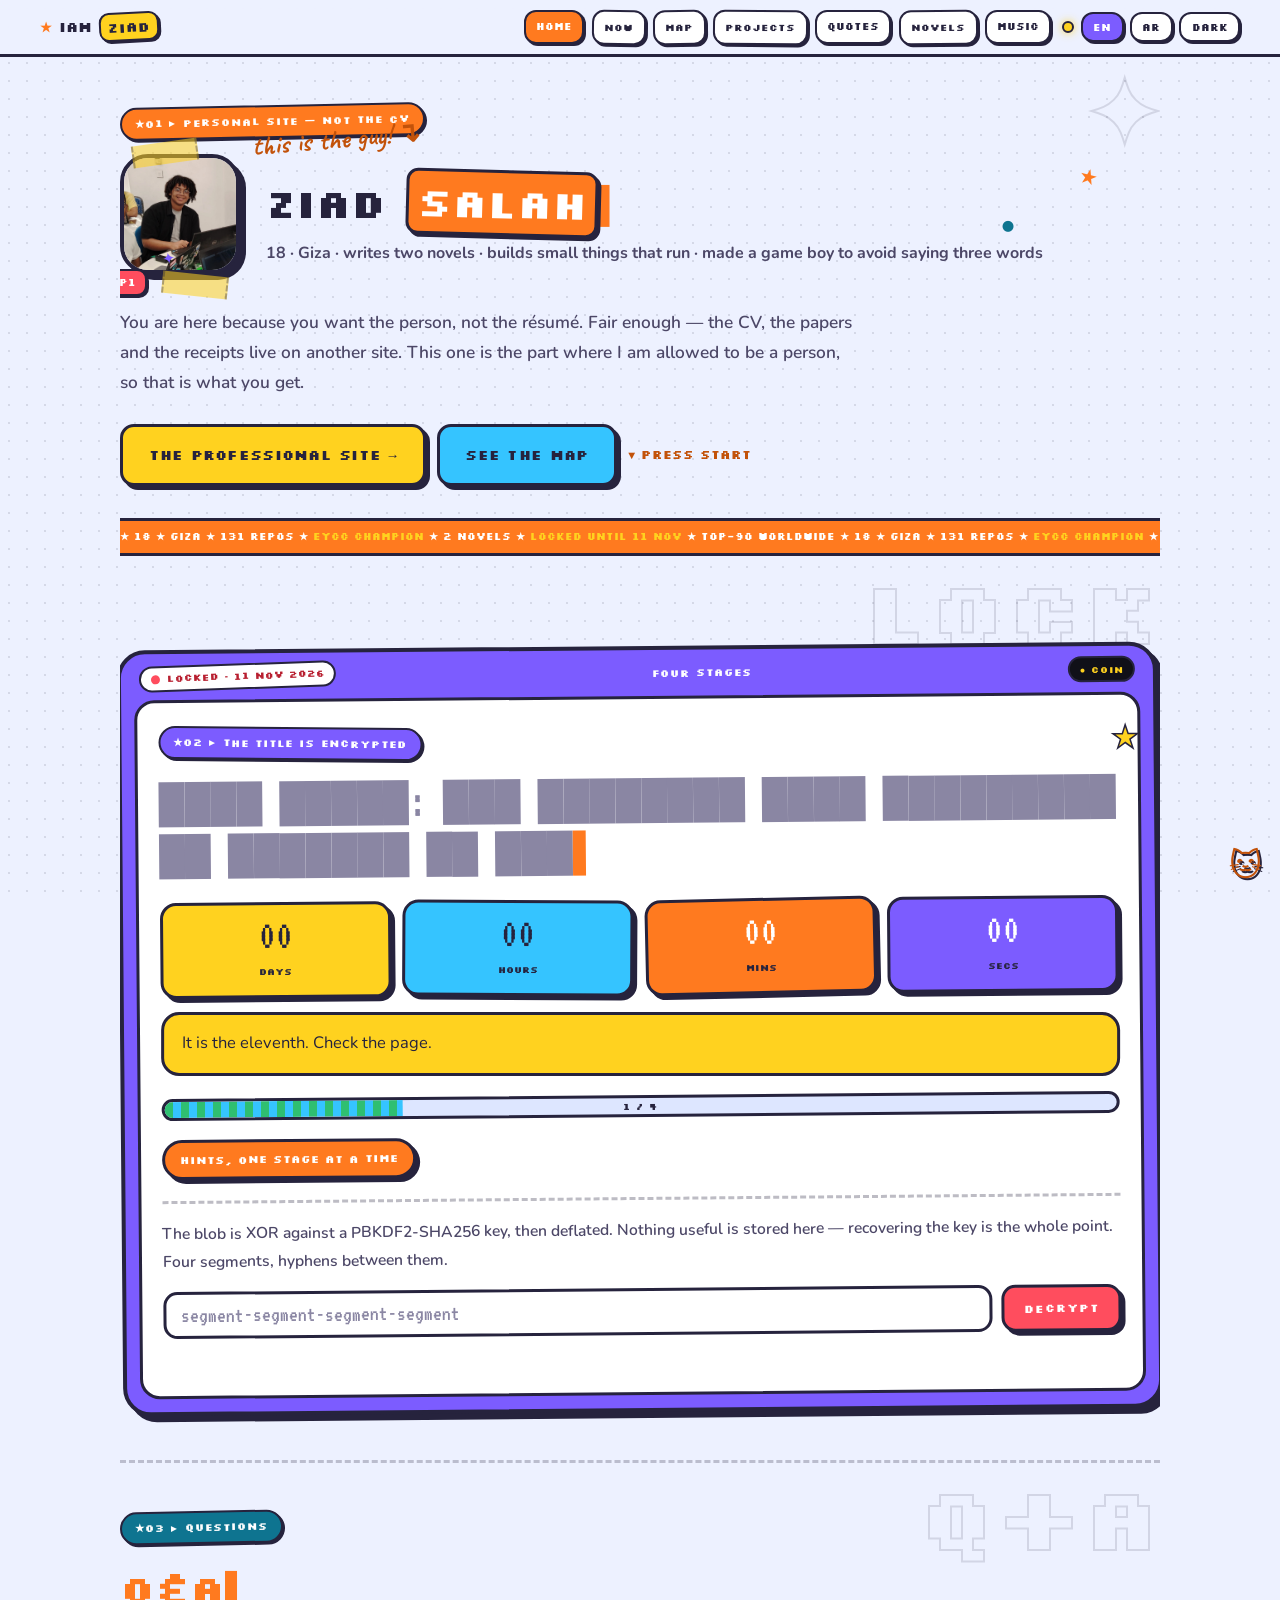
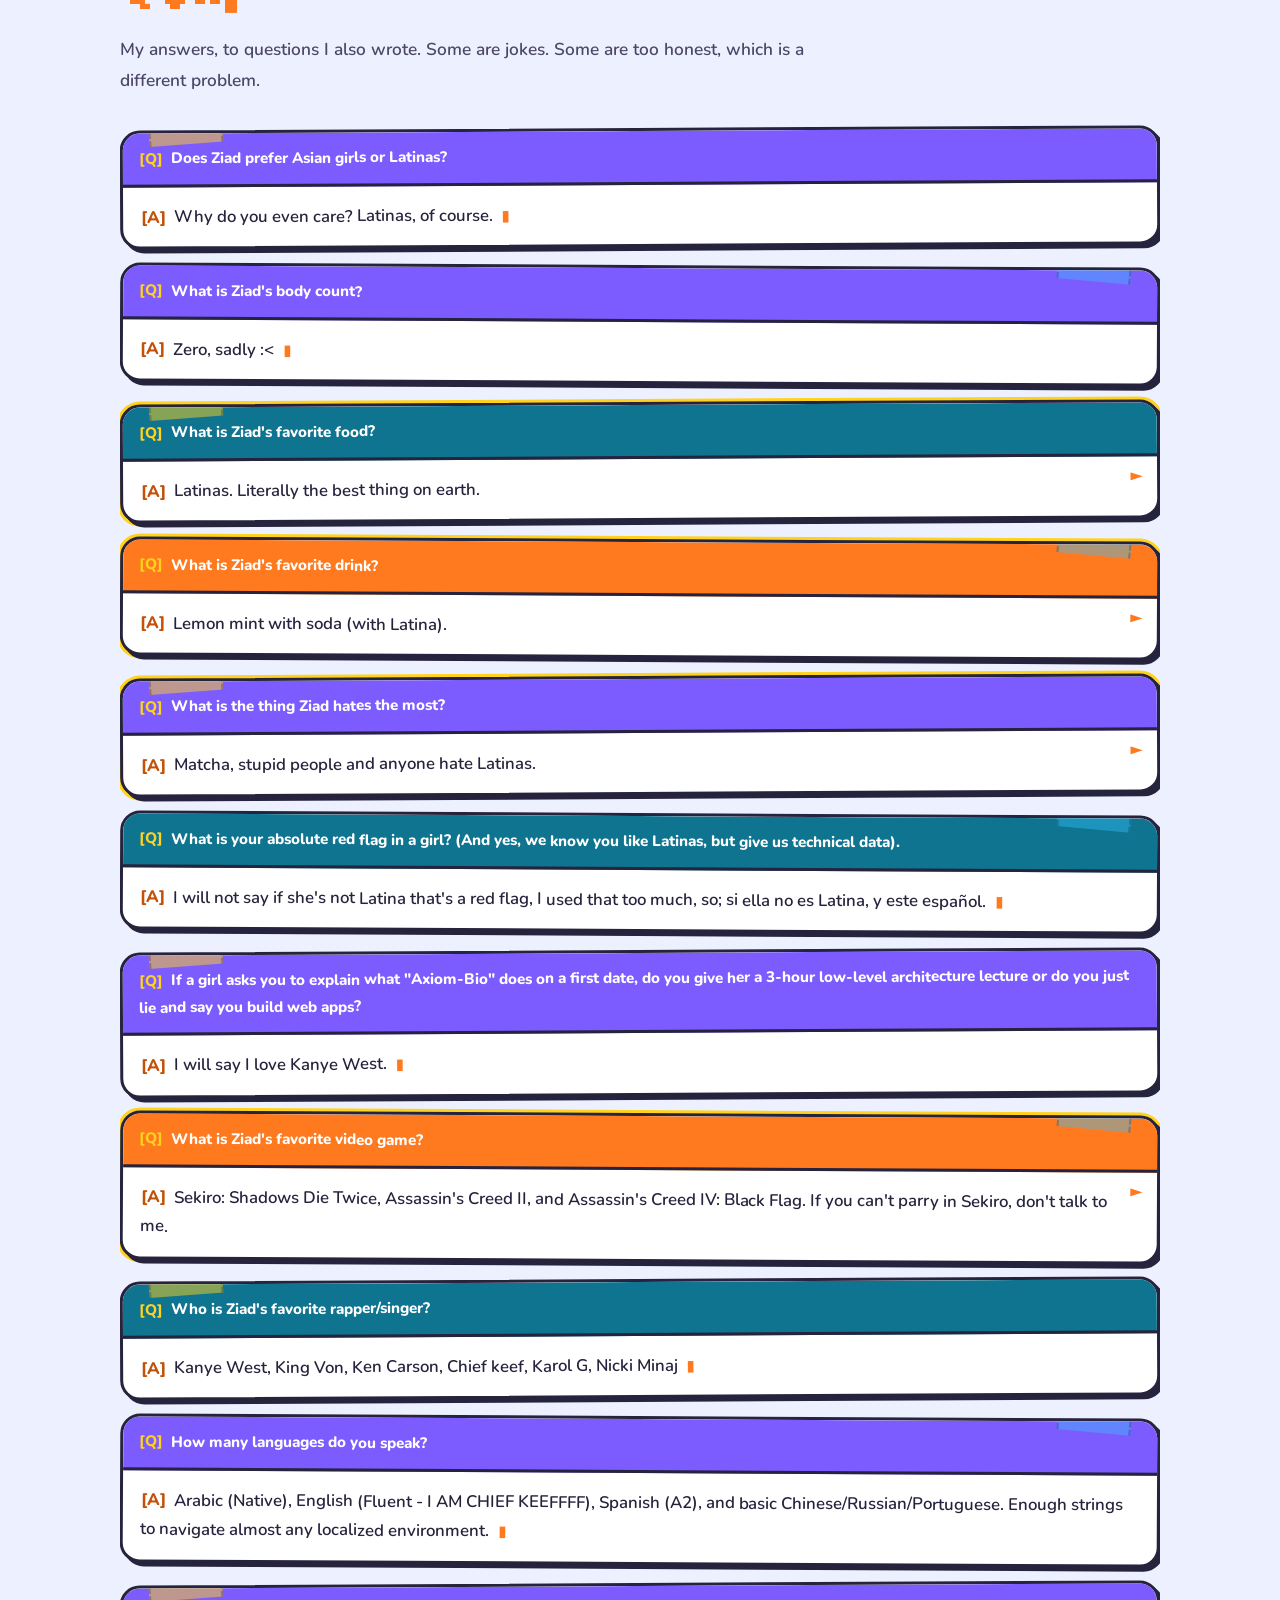
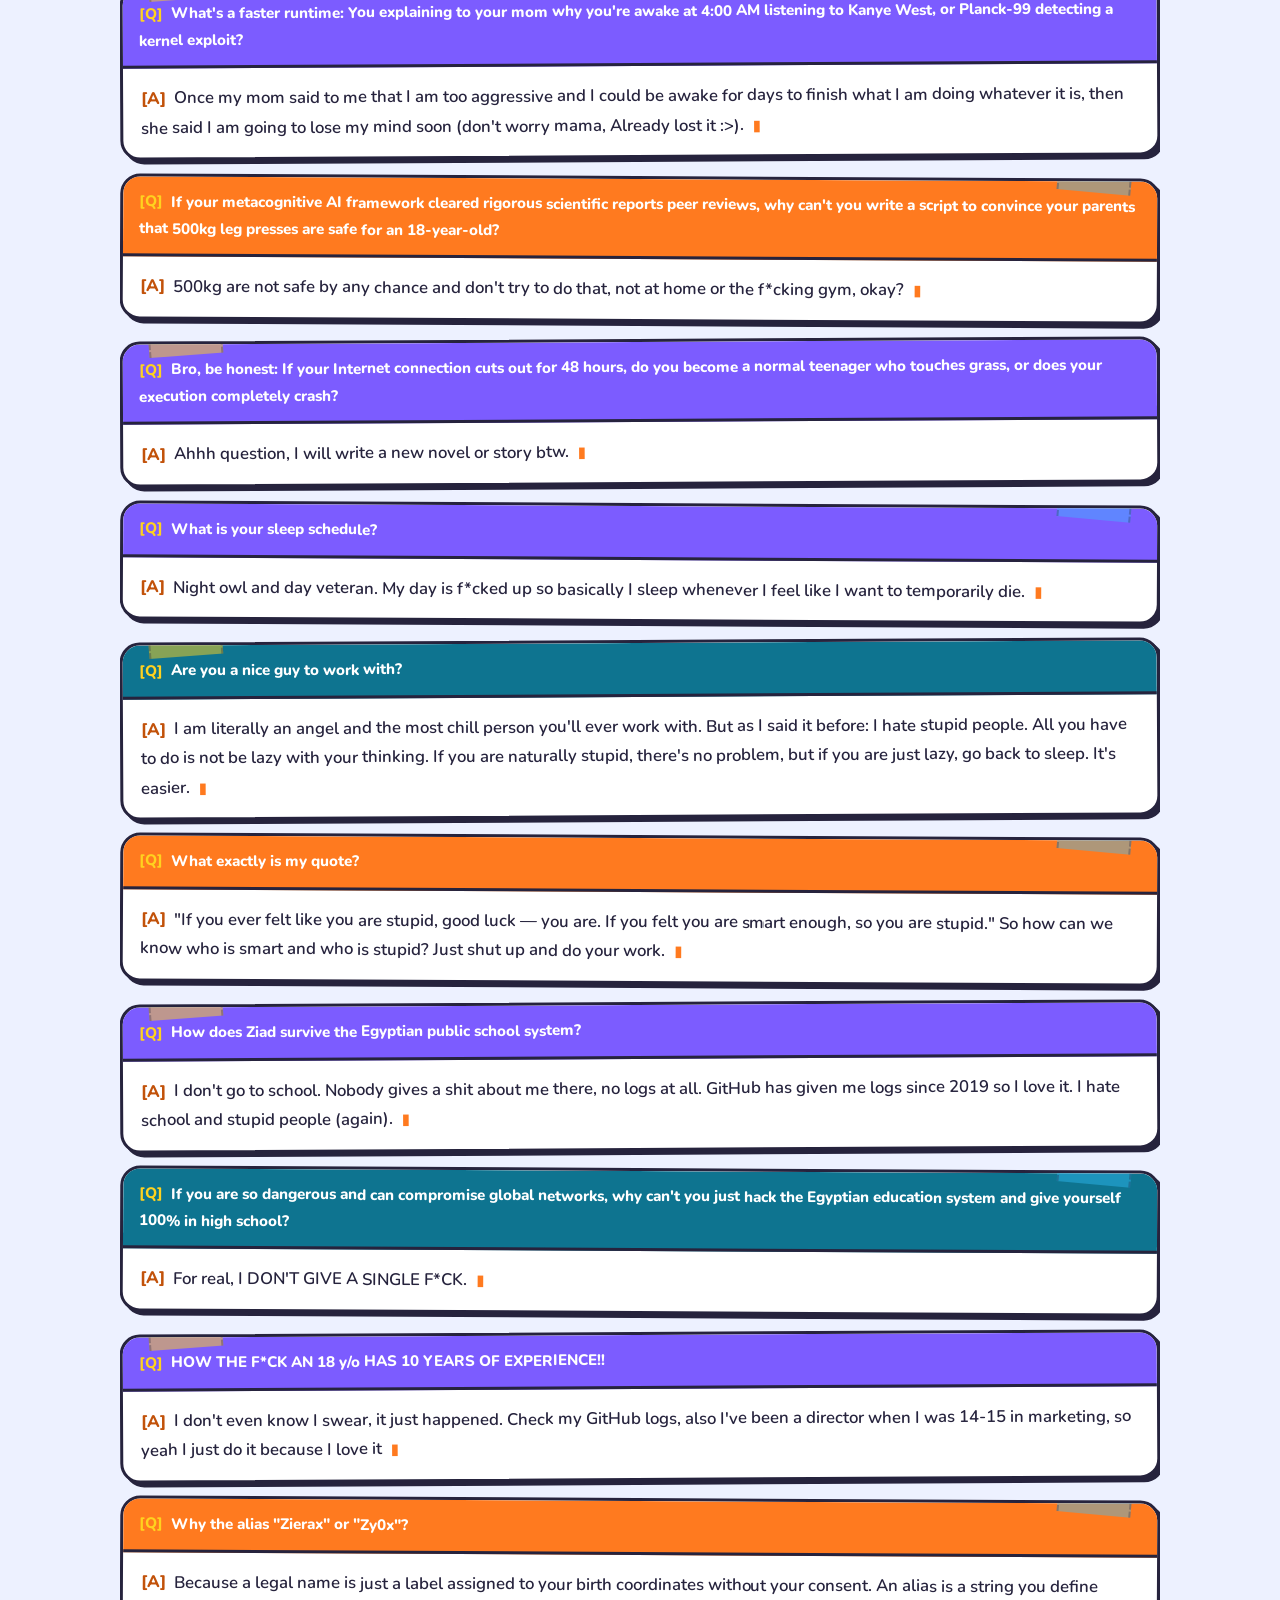
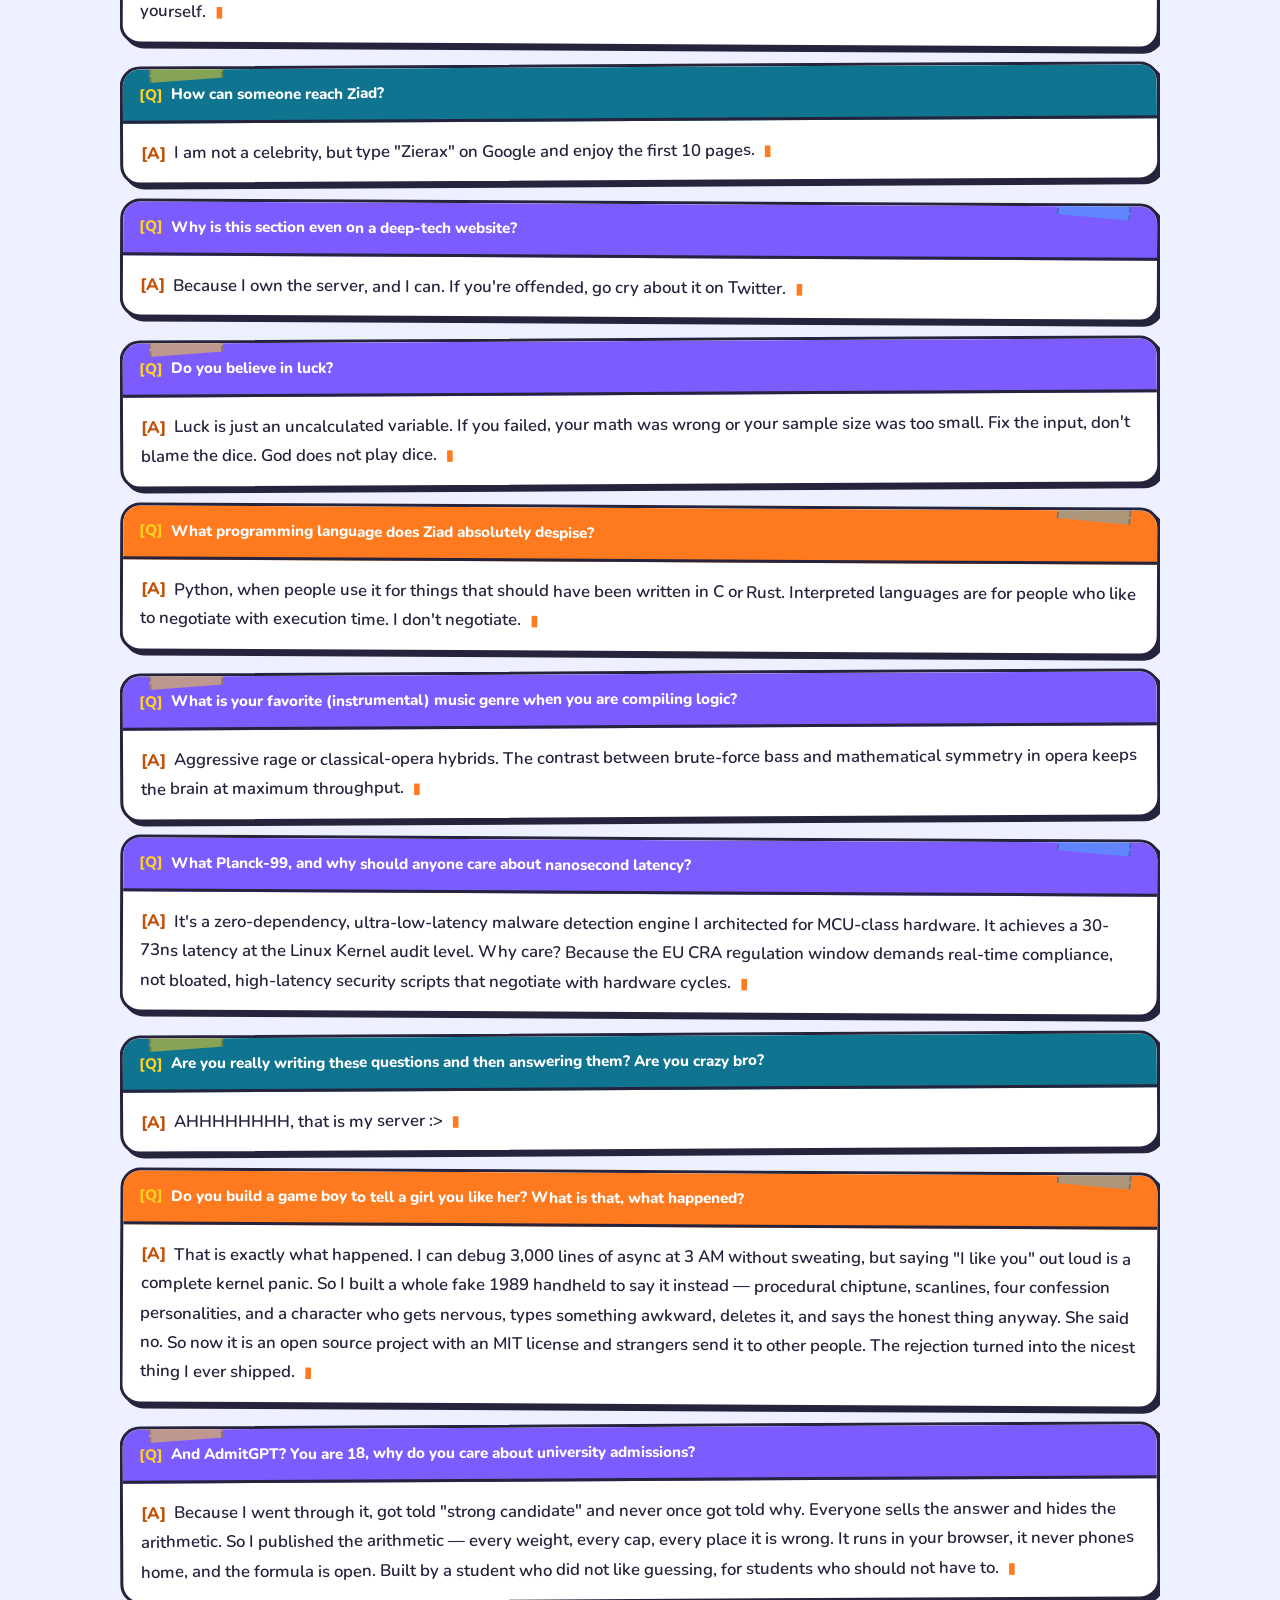
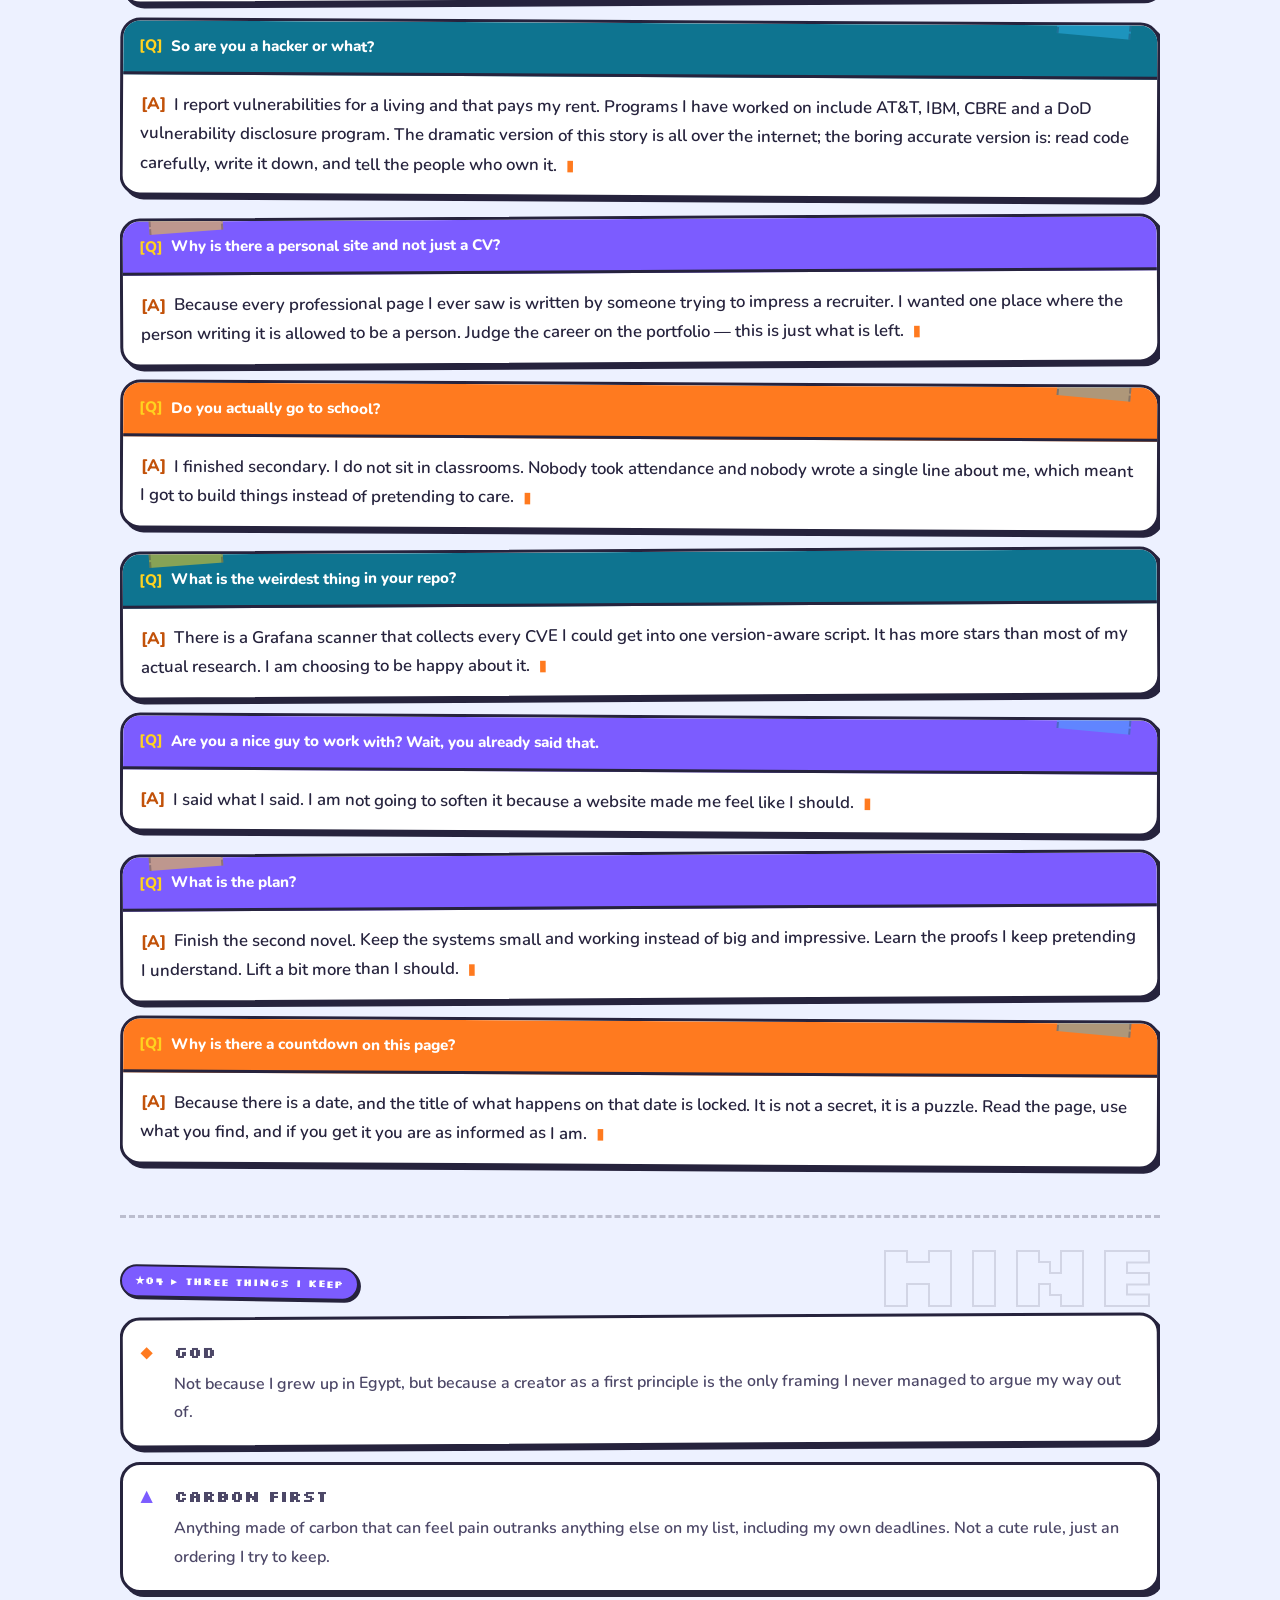
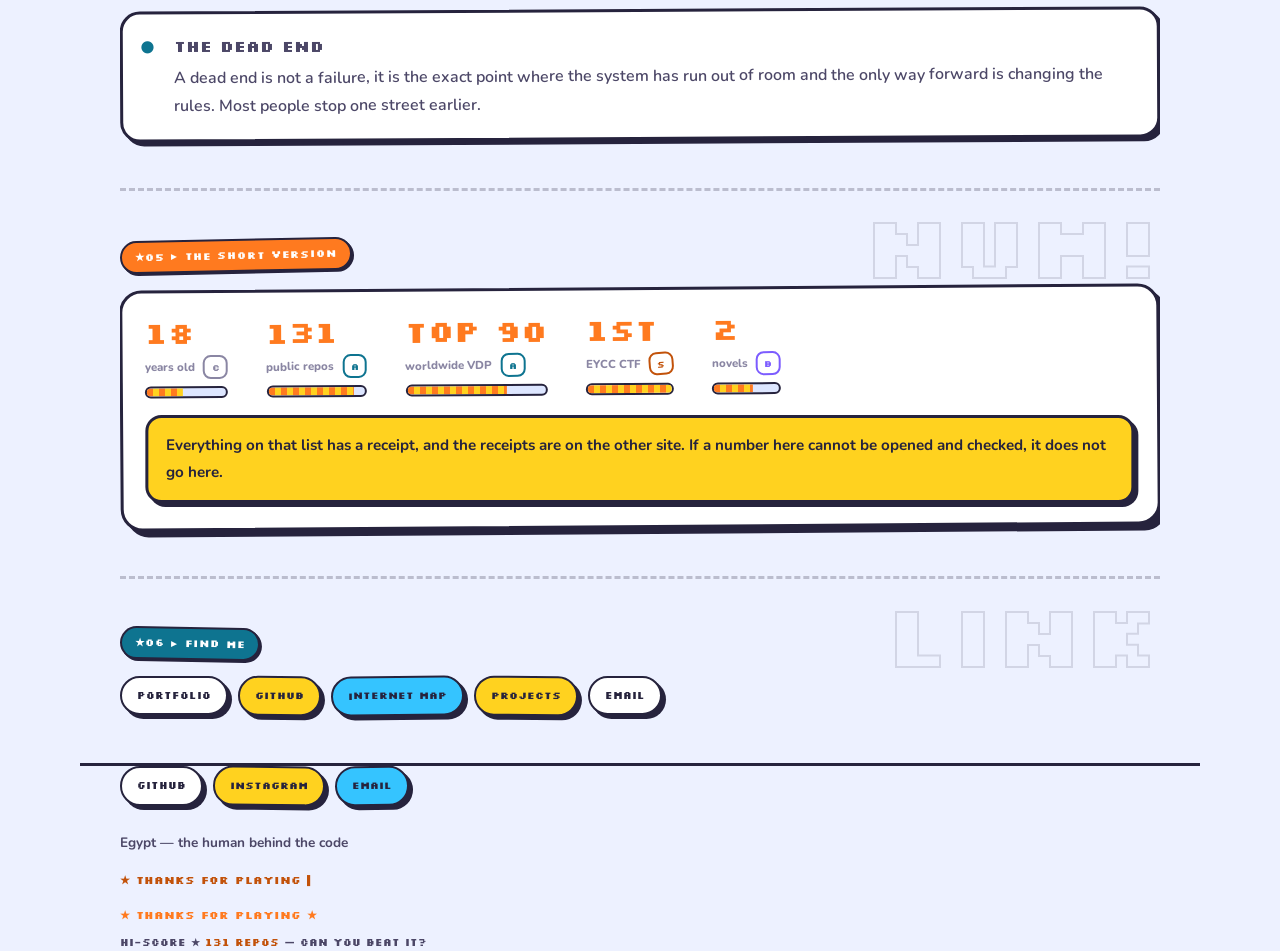
==== commit 3877fb66: "Bug sweep + resident kitty No stale tokens, no dead selectors, boot fully gone. Doodles hide below 9" ====
--- a/index.html
+++ b/index.html
@@ -228,6 +228,7 @@
     <a href="mailto:zs.01117875692@gmail.com">Email</a>
   </div>
   <p>Egypt — <span class="lang-en">the human behind the code</span><span class="lang-ar">الإنسان ورا الكود</span></p>
+  <a class="pet" href="/projects/#i-like-u" title="the chubby kitty — meet the game boy" aria-label="The chubby kitty: open the I-Like-U project">🐱</a>
   <p class="thanks" aria-hidden="true"><span class="lang-en">★ thanks for playing</span><span class="lang-ar">★ شكراً إنك لعبت</span></p>
   <p class="hiscore" aria-hidden="true"><span class="lang-en">HI-SCORE ★ <b>131 REPOS</b> — CAN YOU BEAT IT?</span><span class="lang-ar">أعلى سكور ★ <b>١٣١ repo</b> — تقدر تكسره؟</span></p>
 </footer>
--- a/assets/css/main.css
+++ b/assets/css/main.css
@@ -816,6 +816,16 @@
 .spk.s2 { bottom: 8%; inset-inline-start: 4%; font-size: 1rem; color: var(--grape); transform: rotate(-10deg); animation-delay: 1.1s; }
 .spk.s3 { top: 46%; inset-inline-end: 14%; font-size: .9rem; color: var(--sky-dk); animation-delay: 2s; }
 html[data-theme='dark'] .spk { animation: none; opacity: .5; }
+
+/* the resident: a chubby kitty guarding the game-boy project */
+.pet {
+  position: fixed; bottom: 1.1rem; inset-inline-end: 1.1rem; z-index: 90;
+  font-size: 2rem; line-height: 1; text-decoration: none;
+  filter: drop-shadow(2px 2px 0 var(--line));
+  animation: petbob 3s ease-in-out infinite;
+}
+@keyframes petbob { 0%, 100% { transform: translateY(0) rotate(-6deg); } 50% { transform: translateY(-8px) rotate(6deg); } }
+.pet:hover { animation: wiggle .3s ease-in-out 2; }
 
 /* a few more cards sit crooked, on purpose */
 blockquote:nth-child(3n), .music-item:nth-child(3n),
@@ -968,6 +978,7 @@
 
 @media (max-width: 900px) {
   main > section::after { display: none; }
+  .doodle { display: none; }
 }
 
 @media (max-width: 640px) {
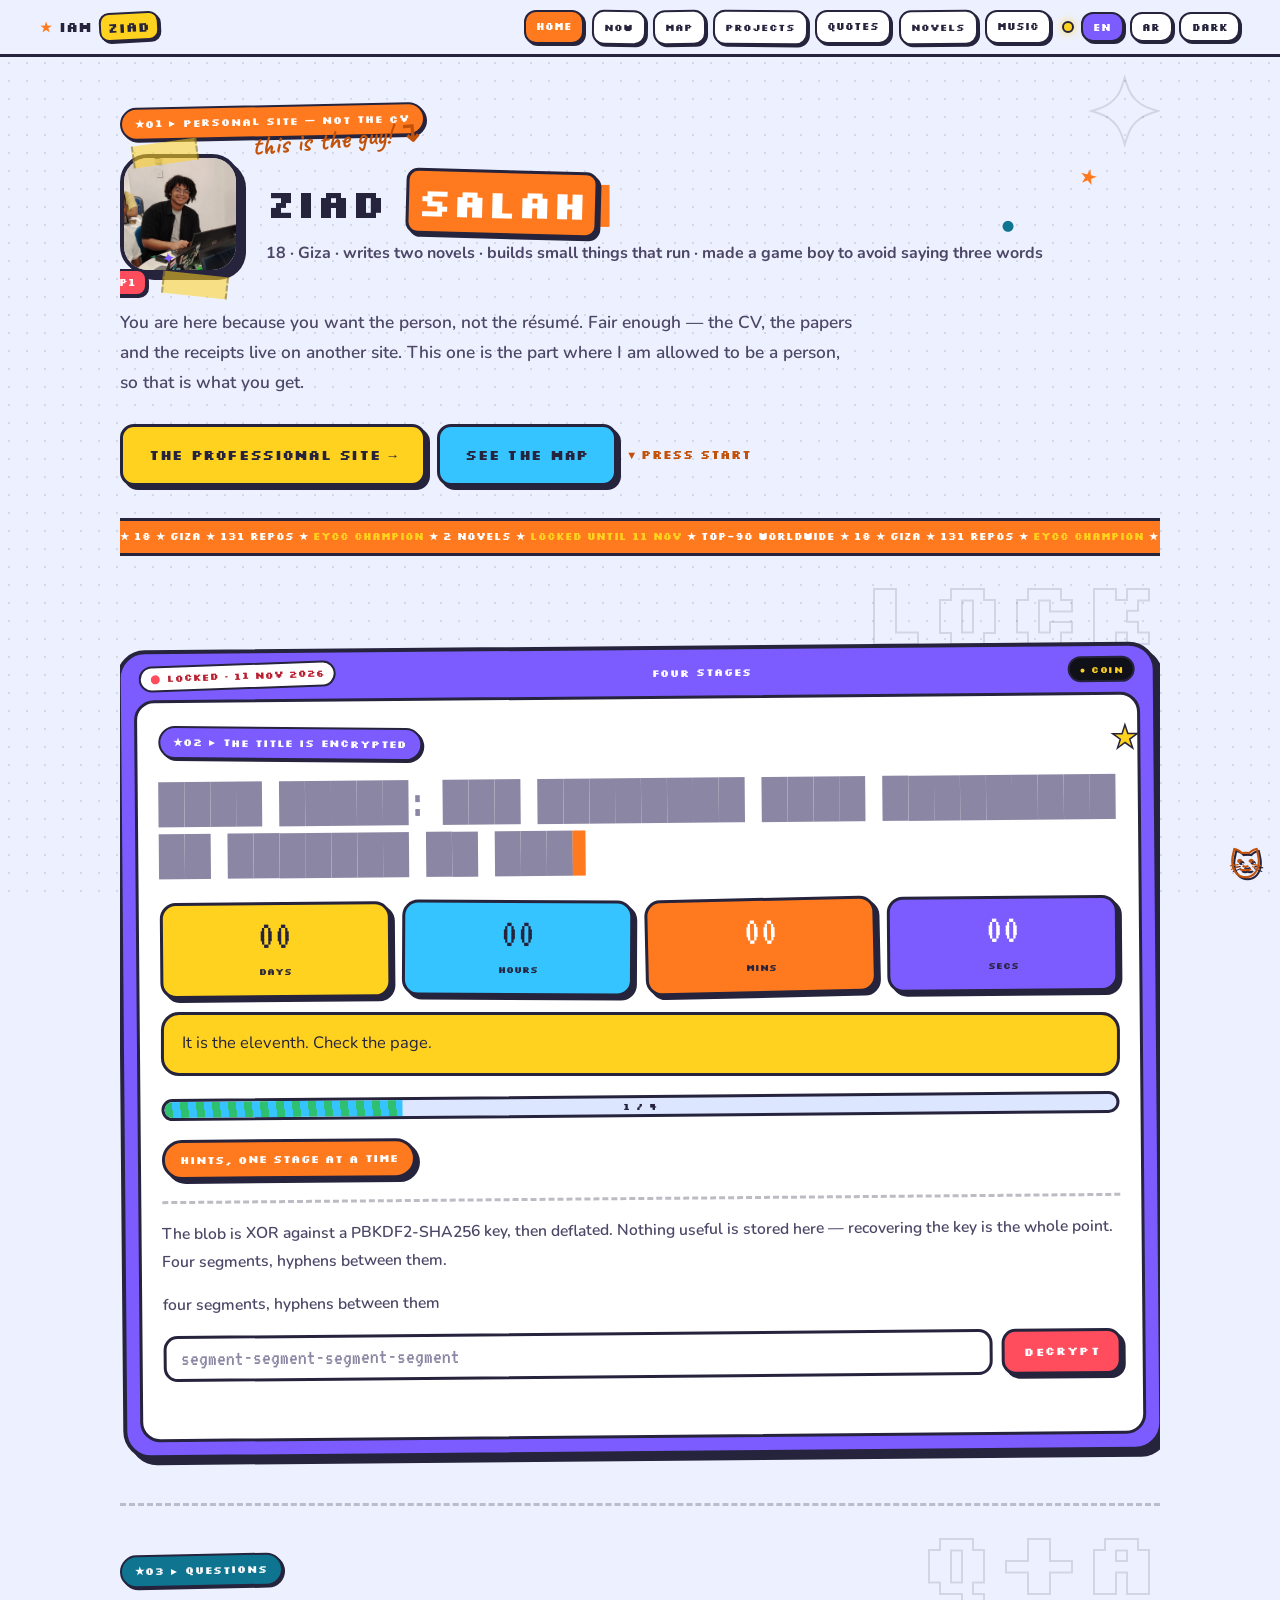
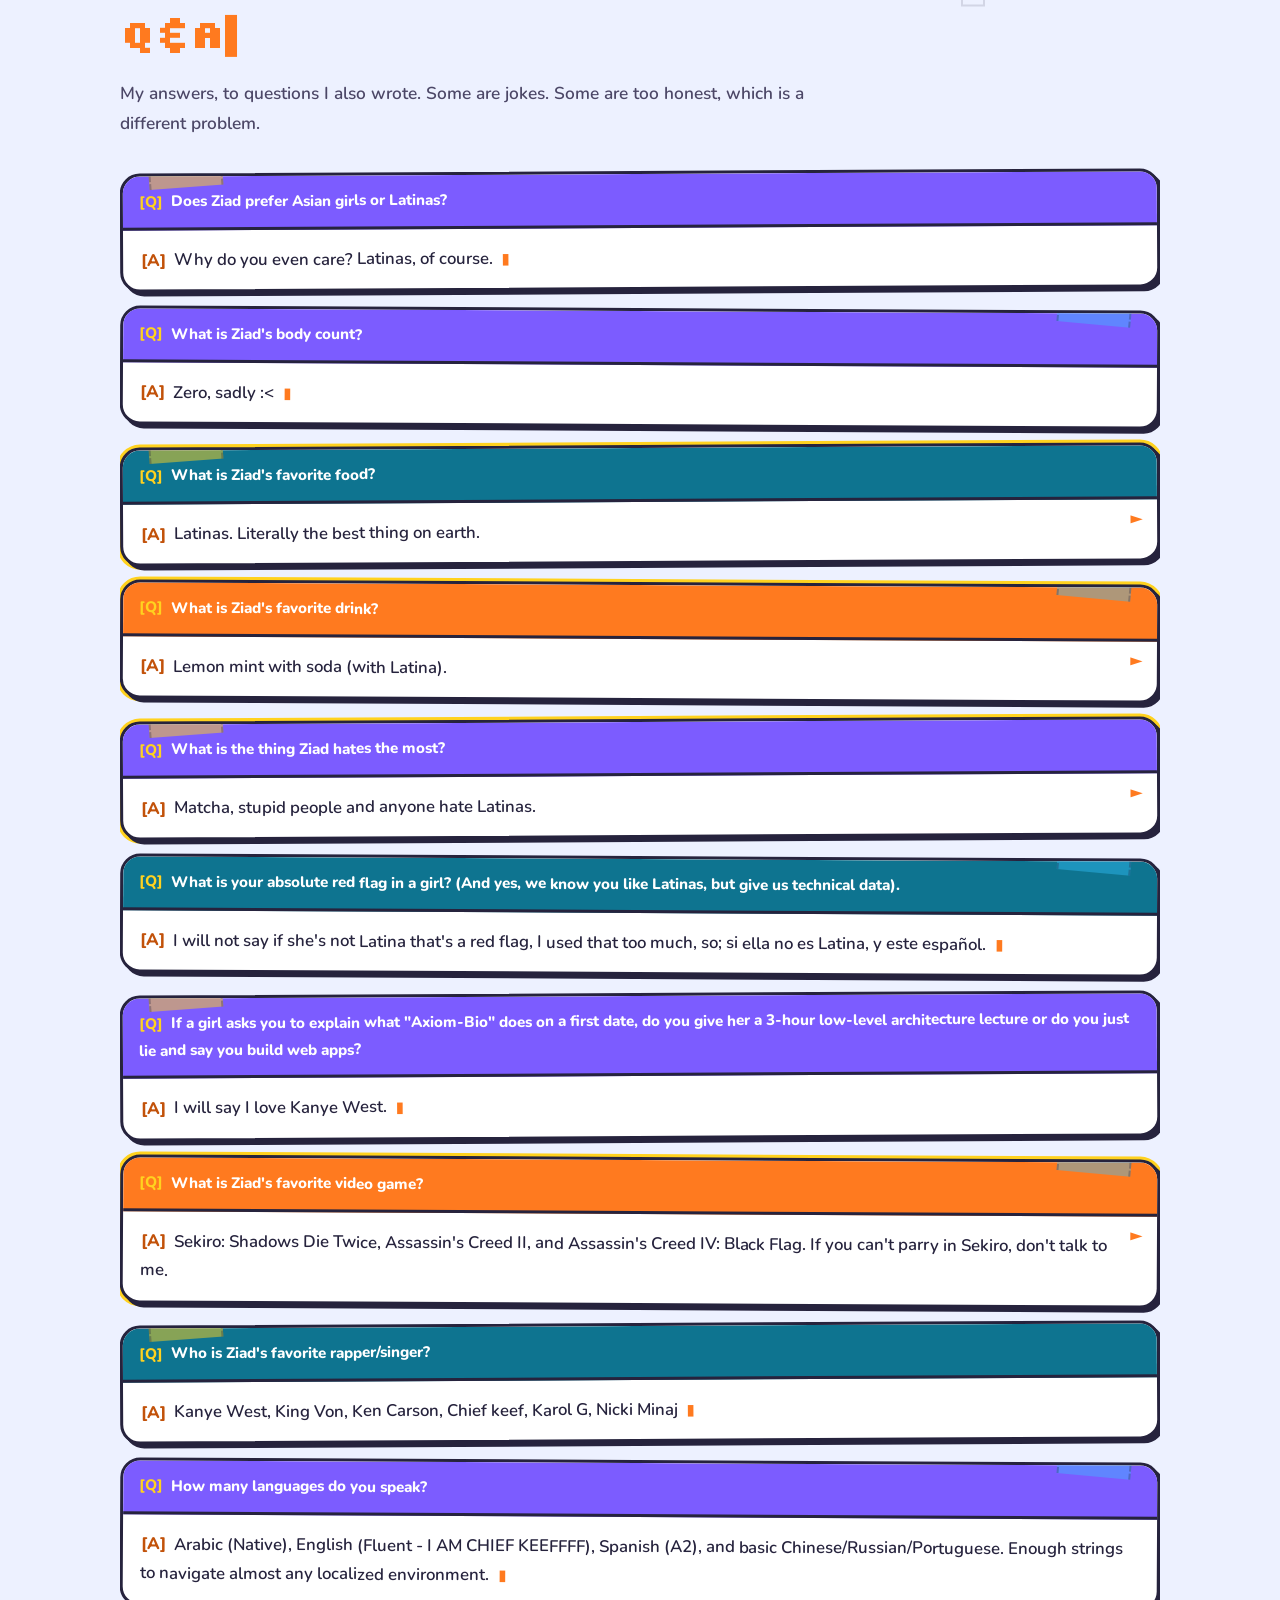
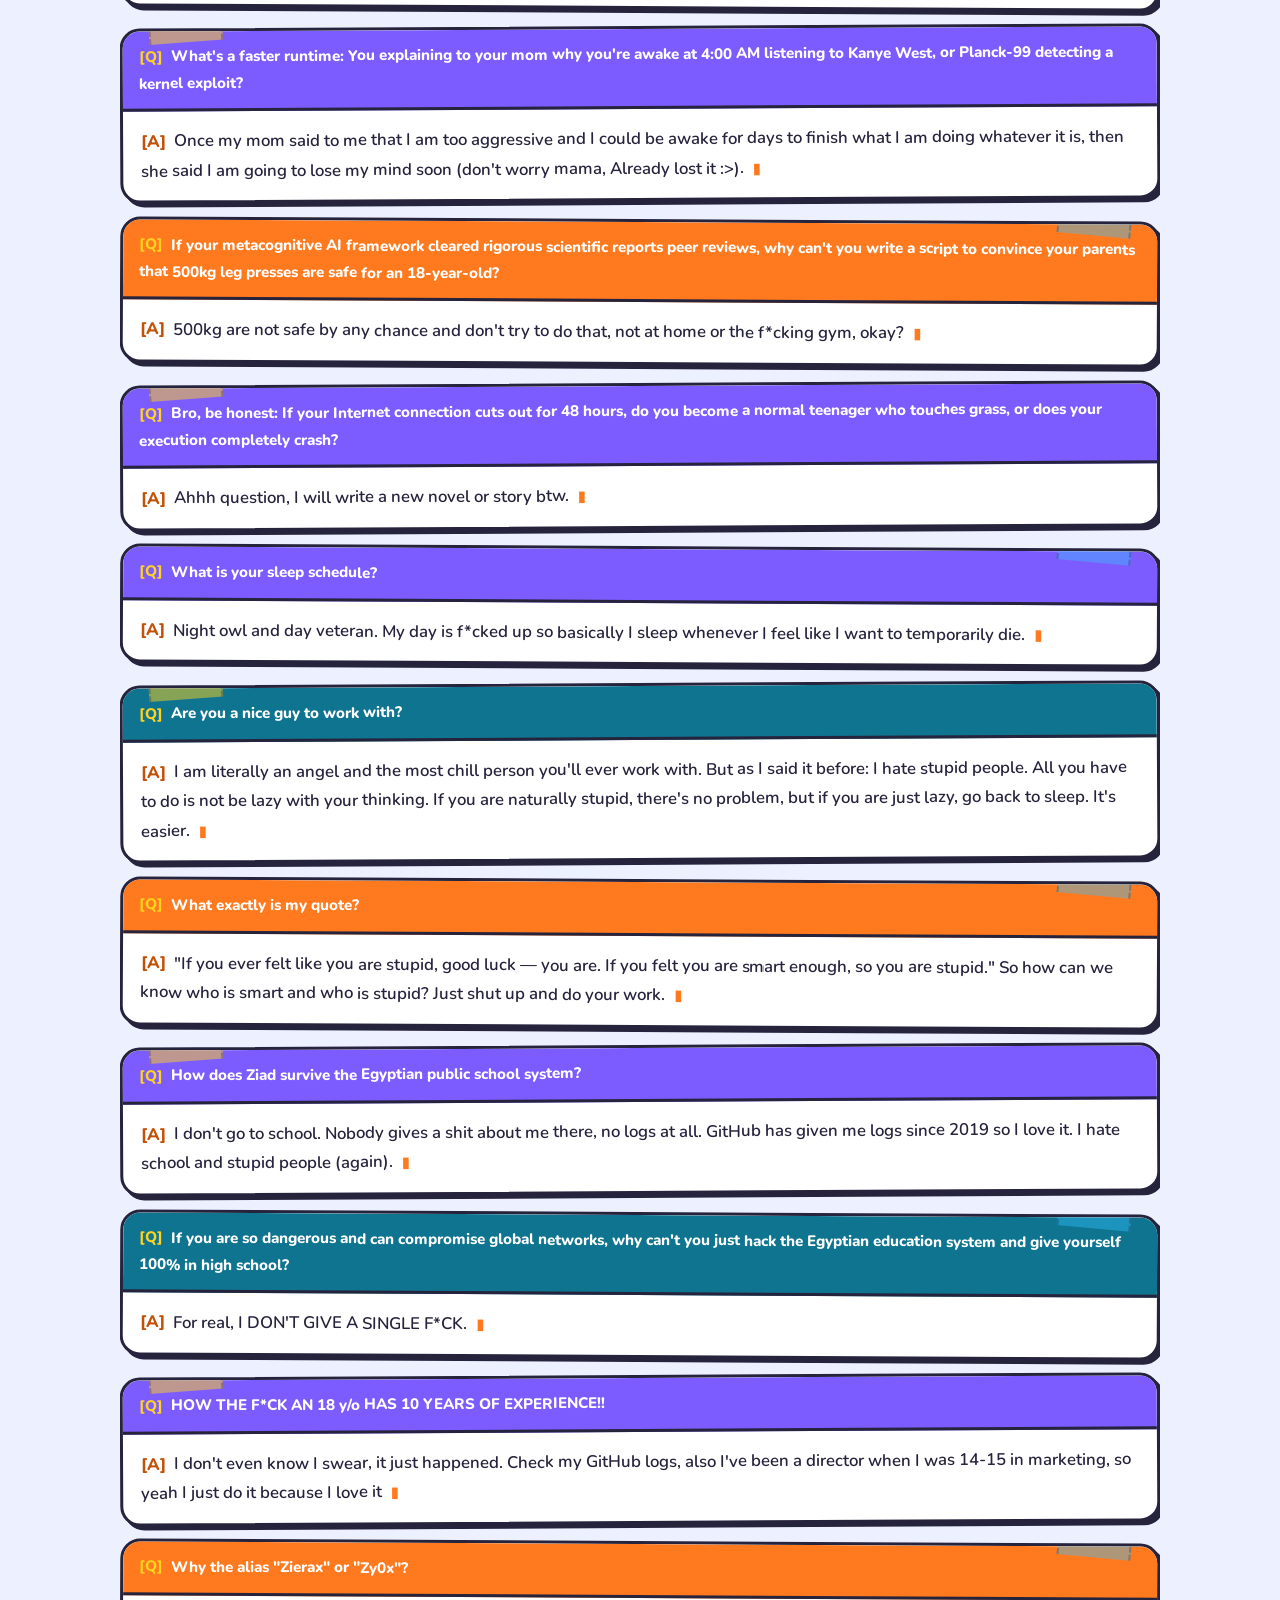
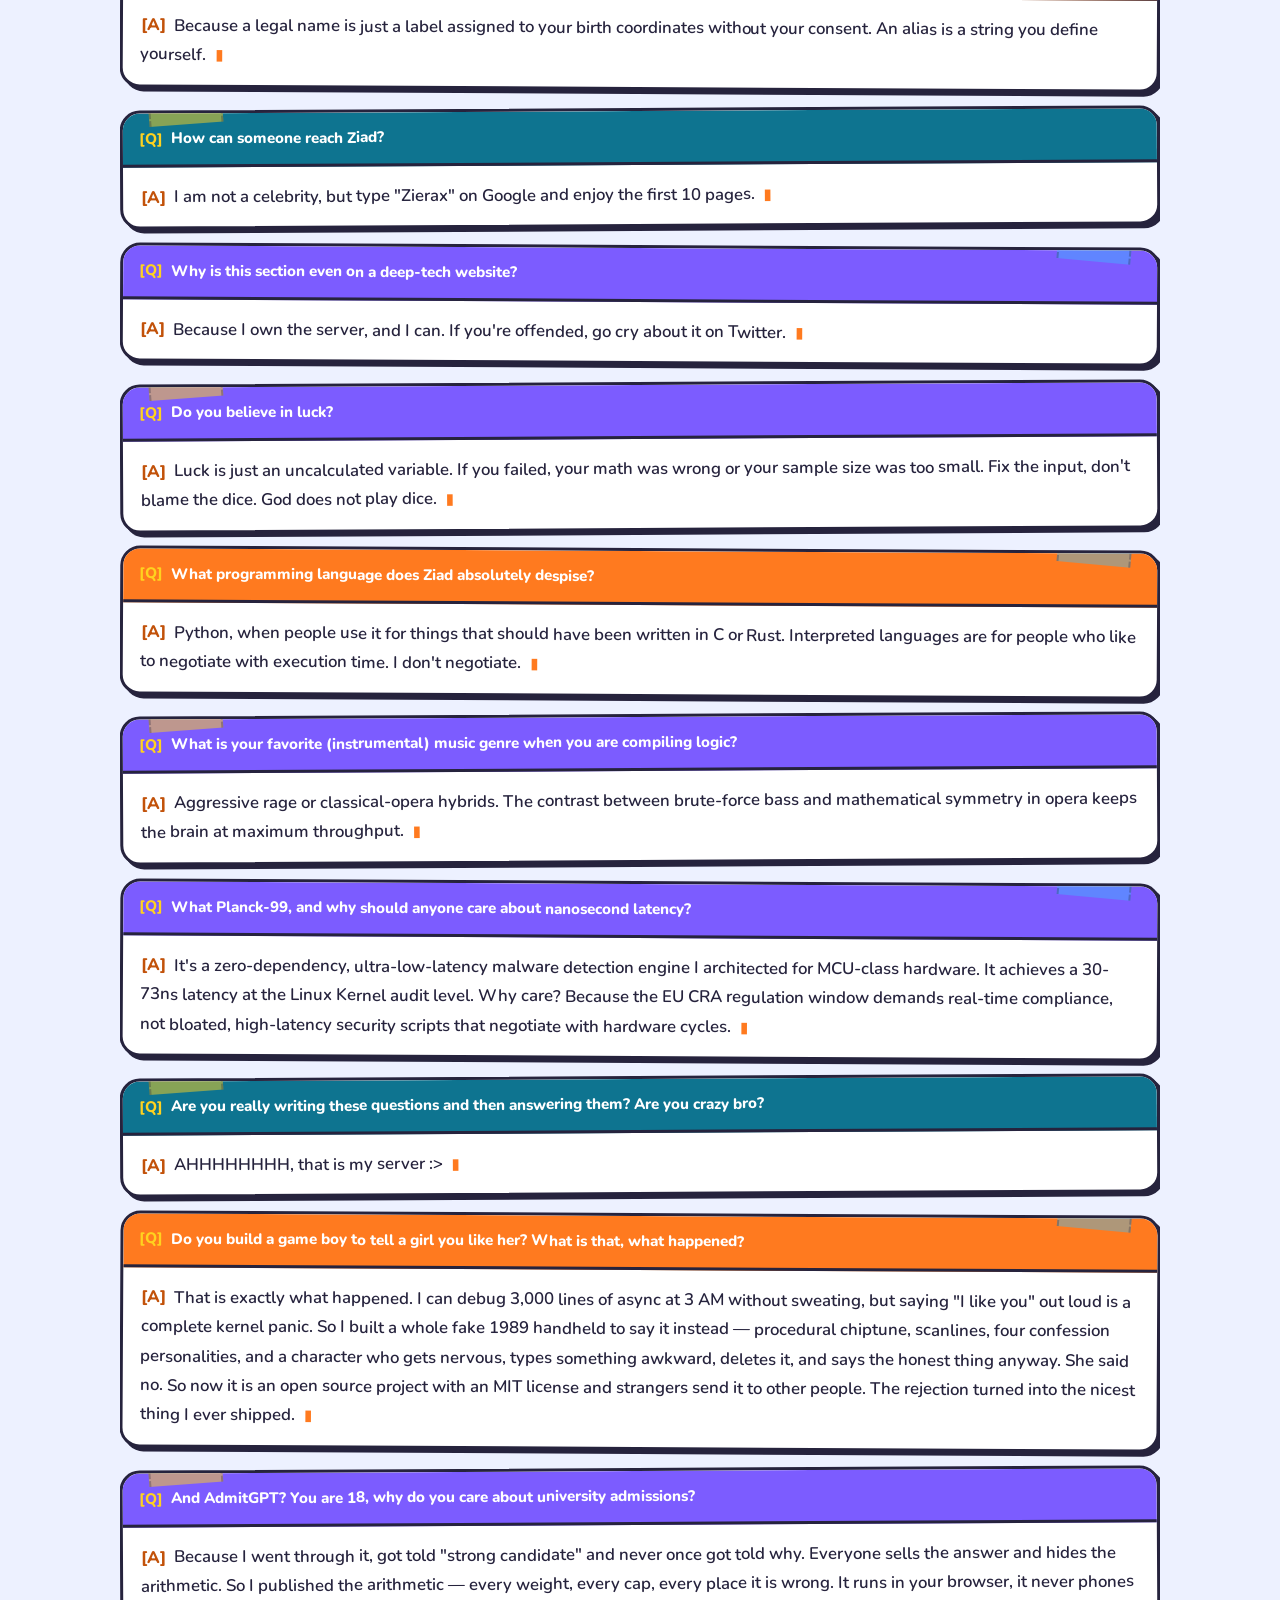
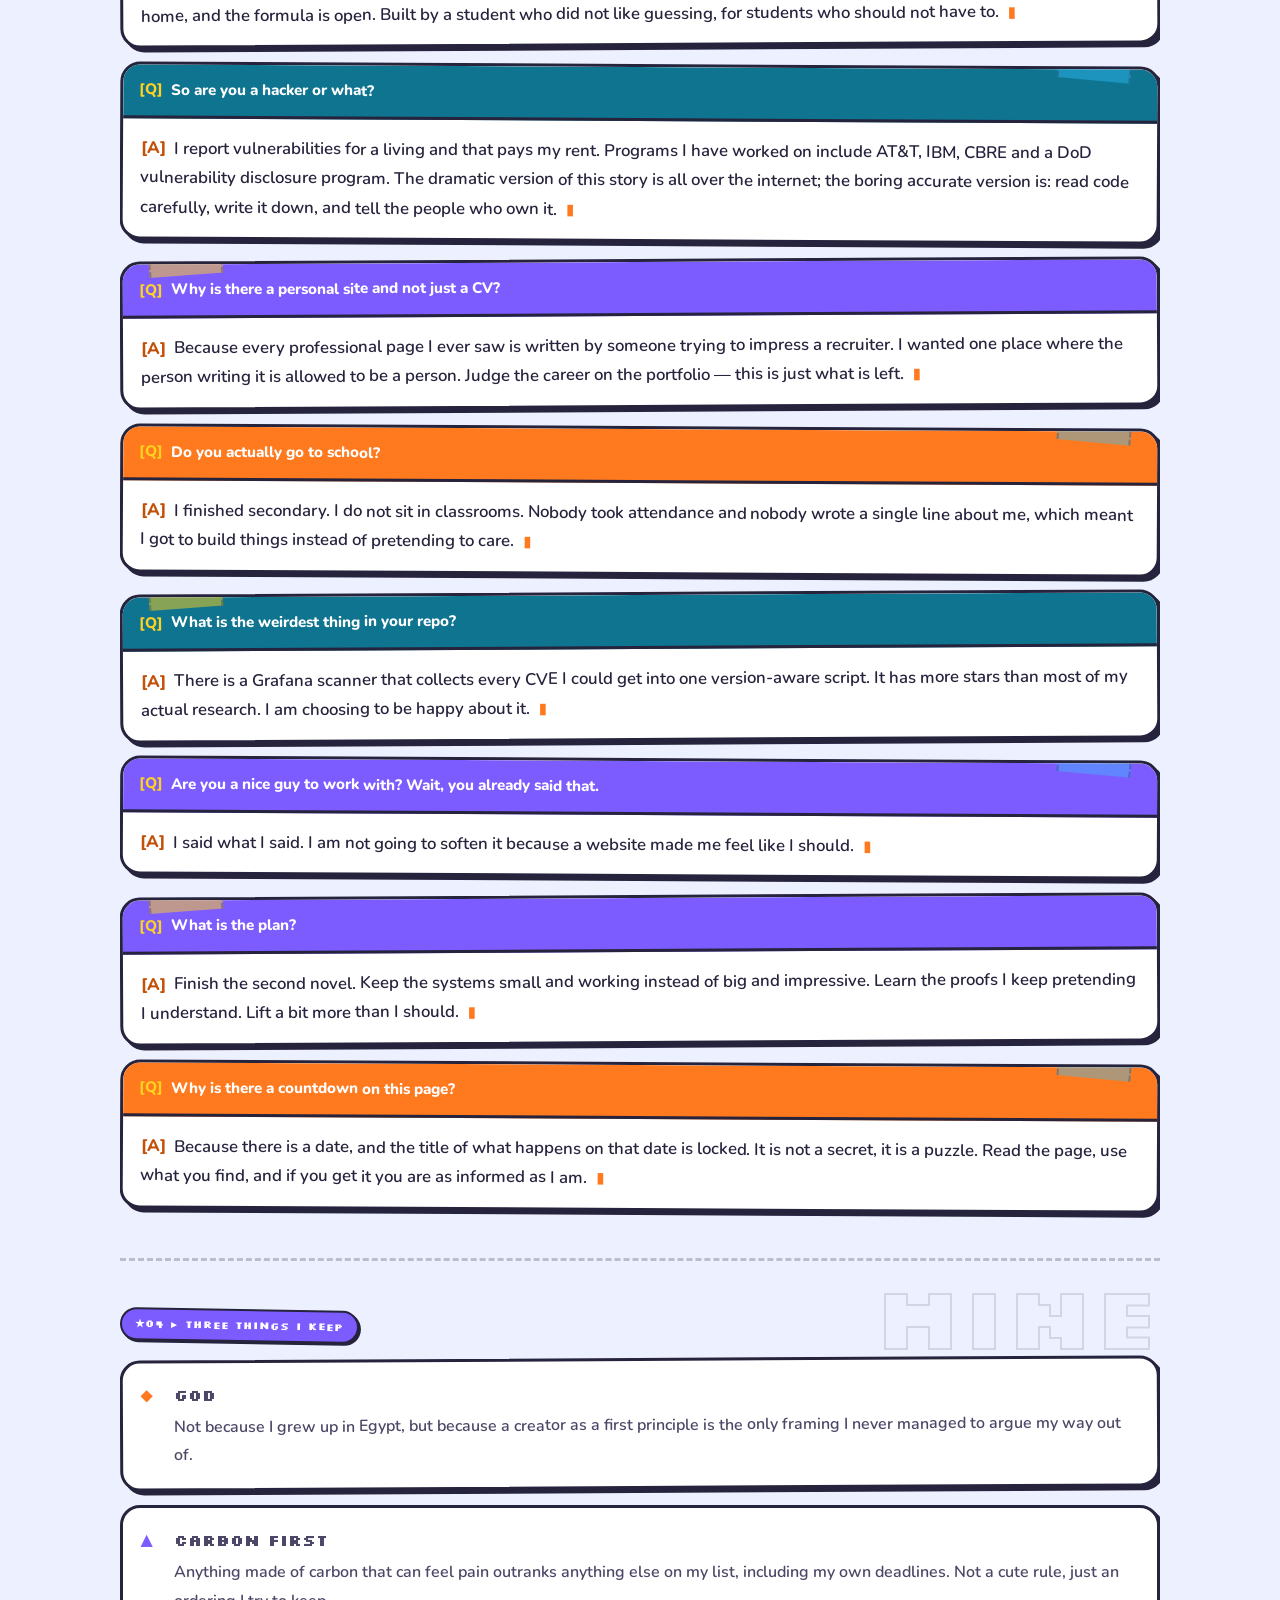
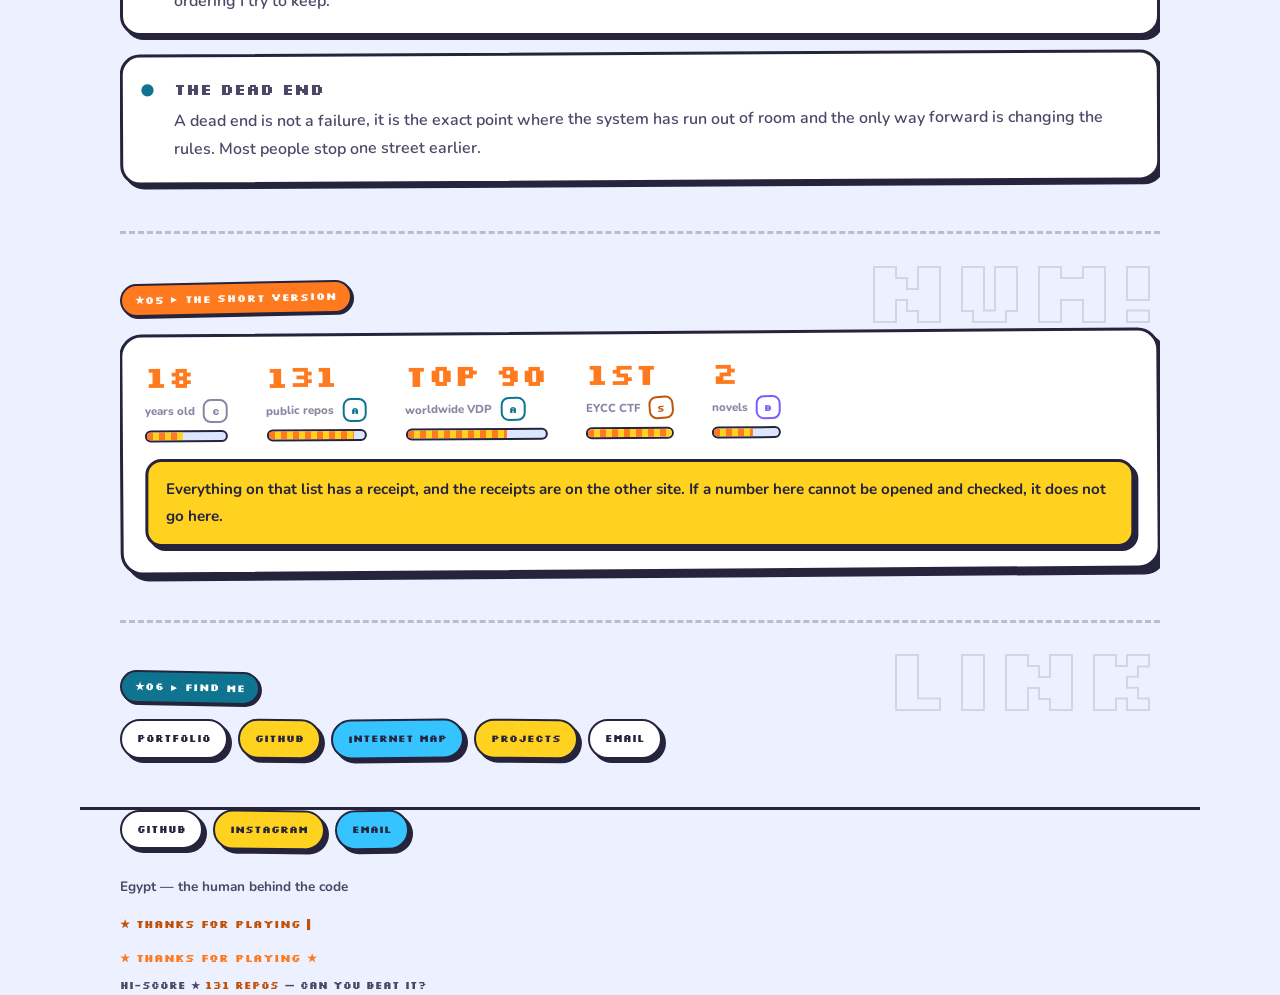
==== commit 8356eda0: "Pre-paint theme in head, surface key-format hint One-line head script on all 8 pages sets data-theme" ====
--- a/index.html
+++ b/index.html
@@ -30,6 +30,7 @@
 <meta name="twitter:creator" content="@Zierax_x">
 
 <link rel="stylesheet" href="https://fonts.googleapis.com/css2?family=Silkscreen:wght@400;700&family=VT323&family=Caveat:wght@600;700&family=Nunito:wght@400;600;700;800&family=Cairo:wght@400;700;900&display=swap" rel="stylesheet">
+<script>try{document.documentElement.setAttribute("data-theme",localStorage.getItem("iam.theme")||"light")}catch(_){}</script>
 <link rel="stylesheet" href="assets/css/main.css">
 <link rel="icon" href="favicon.svg" type="image/svg+xml">
 <link rel="manifest" href="manifest.json">
@@ -157,6 +158,7 @@
             <span class="lang-en">The blob is XOR against a PBKDF2-SHA256 key, then deflated. Nothing useful is stored here — recovering the key is the whole point. Four segments, hyphens between them.</span>
             <span class="lang-ar">البيانات XOR مع مفتاح PBKDF2-SHA256، بعدين مضغوطة. مفيش حاجة مفيدة متخزّنة هنا — استرجاع المفتاح هو المسألة كلها. ٤ قطع، مفصولين بـ hyphens.</span>
           </p>
+          <p class="slack" id="ctf-slack"></p>
           <form class="key-form" id="ctf-form" autocomplete="off">
             <input id="ctf-key" name="key" type="text" spellcheck="false" placeholder="segment-segment-segment-segment" aria-label="Key">
             <button class="btn hot" type="submit"><span class="lang-en">decrypt</span><span class="lang-ar">فك التشفير</span></button>
--- a/assets/css/main.css
+++ b/assets/css/main.css
@@ -537,6 +537,8 @@
 
 .keybox { margin-top: 1.3rem; border-top: 3px dashed rgba(38, 35, 61, .3); padding-top: 1.1rem; }
 .keybox p { font-size: .98rem; color: var(--ink-2); font-weight: 600; }
+.slack { font-size: .8rem; font-weight: 700; color: var(--muted); }
+.slack:empty { display: none; }
 .key-form { display: flex; gap: .6rem; flex-wrap: wrap; margin-top: .7rem; }
 .key-form input {
   flex: 1 1 15rem; min-width: 0;
@@ -618,7 +620,7 @@
 .value-list { list-style: none; margin: 0; padding: 0; display: grid; gap: 1rem; }
 .value-list li {
   border: 3px solid var(--line); border-radius: 20px;
-  background: var(--bg-2); padding: 1.1rem 1.2rem 1.1rem 3.2rem; box-shadow: var(--pop);
+  background: var(--bg-2); padding: 1.1rem 1.2rem; padding-inline-start: 3.2rem; box-shadow: var(--pop);
   position: relative;
 }
 .value-list li:nth-child(odd) { transform: rotate(-.3deg); }
@@ -878,6 +880,8 @@
   text-decoration: none;
 }
 .back:hover { transform: translate(-1px, -1px) rotate(-1deg); color: var(--tang-dk); text-decoration: none; }
+/* the arrow flips in RTL, the word does not */
+html[dir='rtl'] .dir-arrow { display: inline-block; transform: scaleX(-1); }
 
 .toast {
   position: fixed; inset-inline: 0; bottom: 1.4rem; margin: 0 auto;
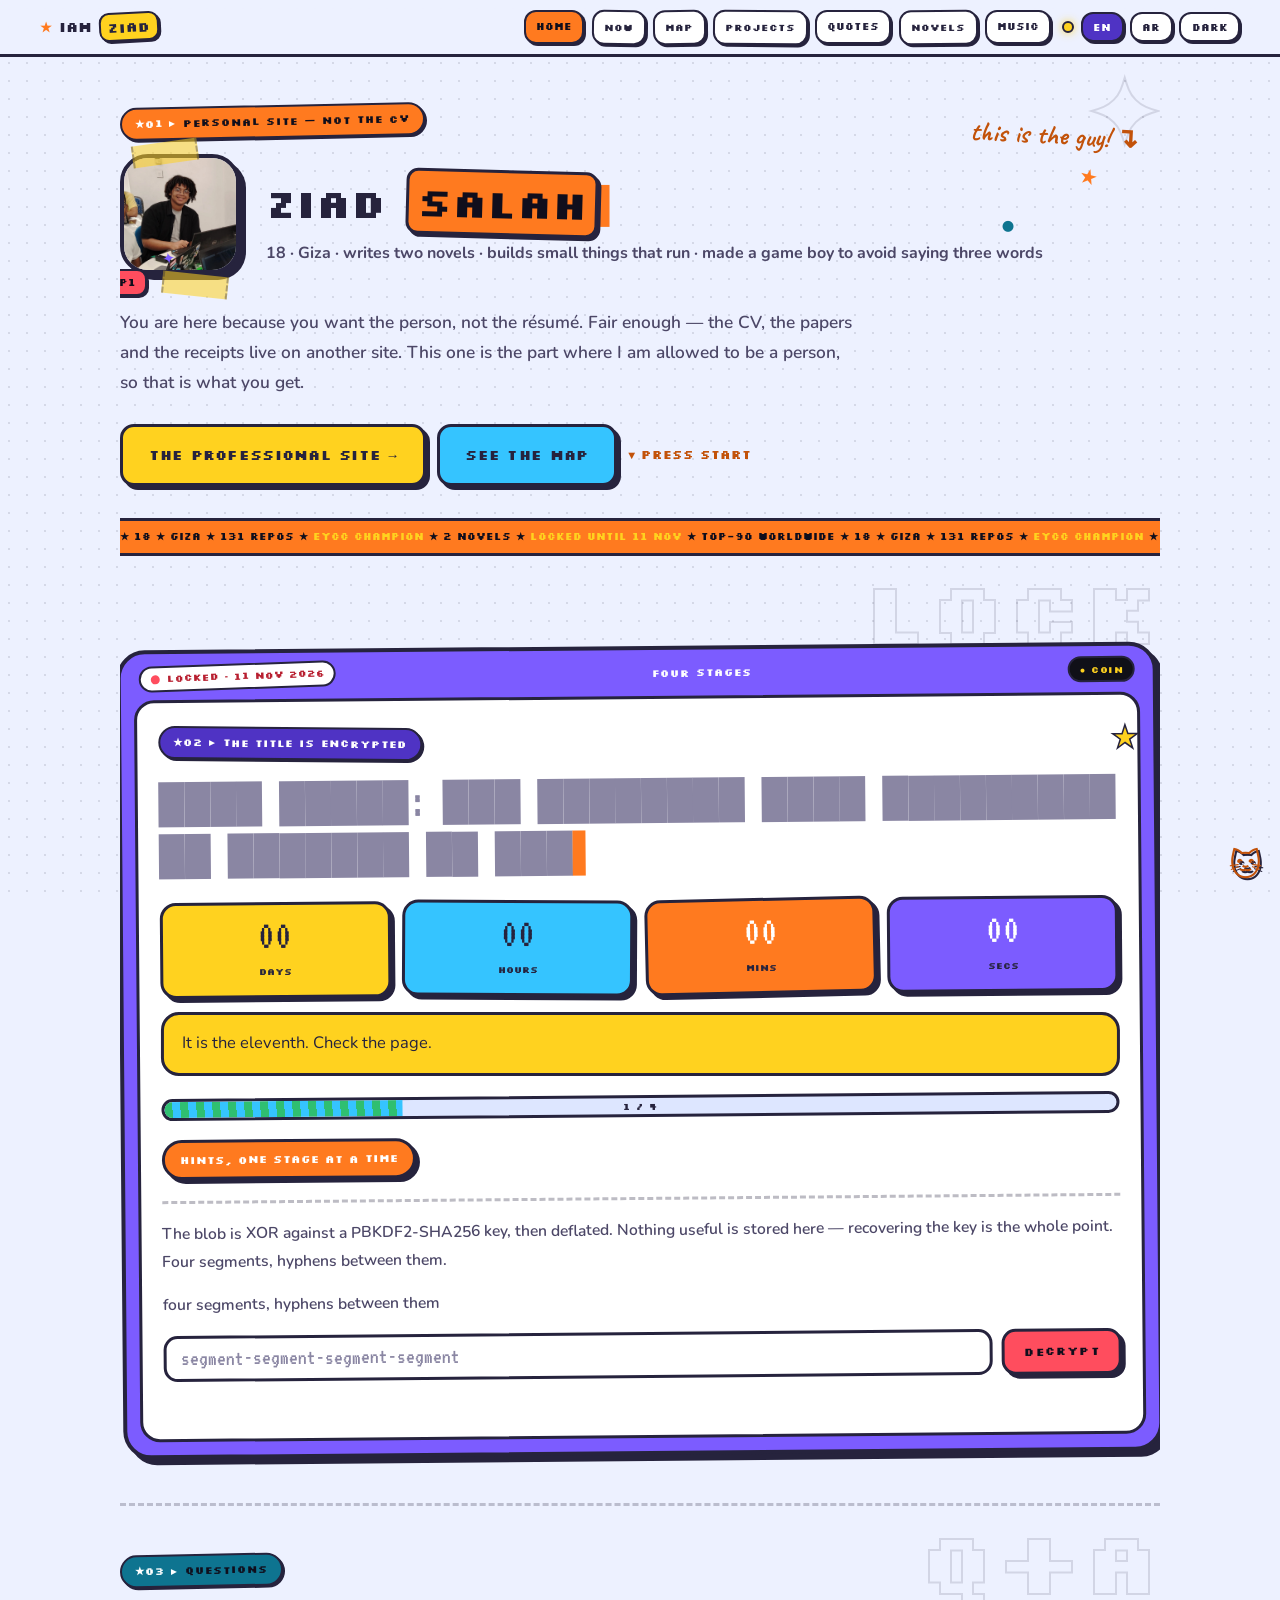
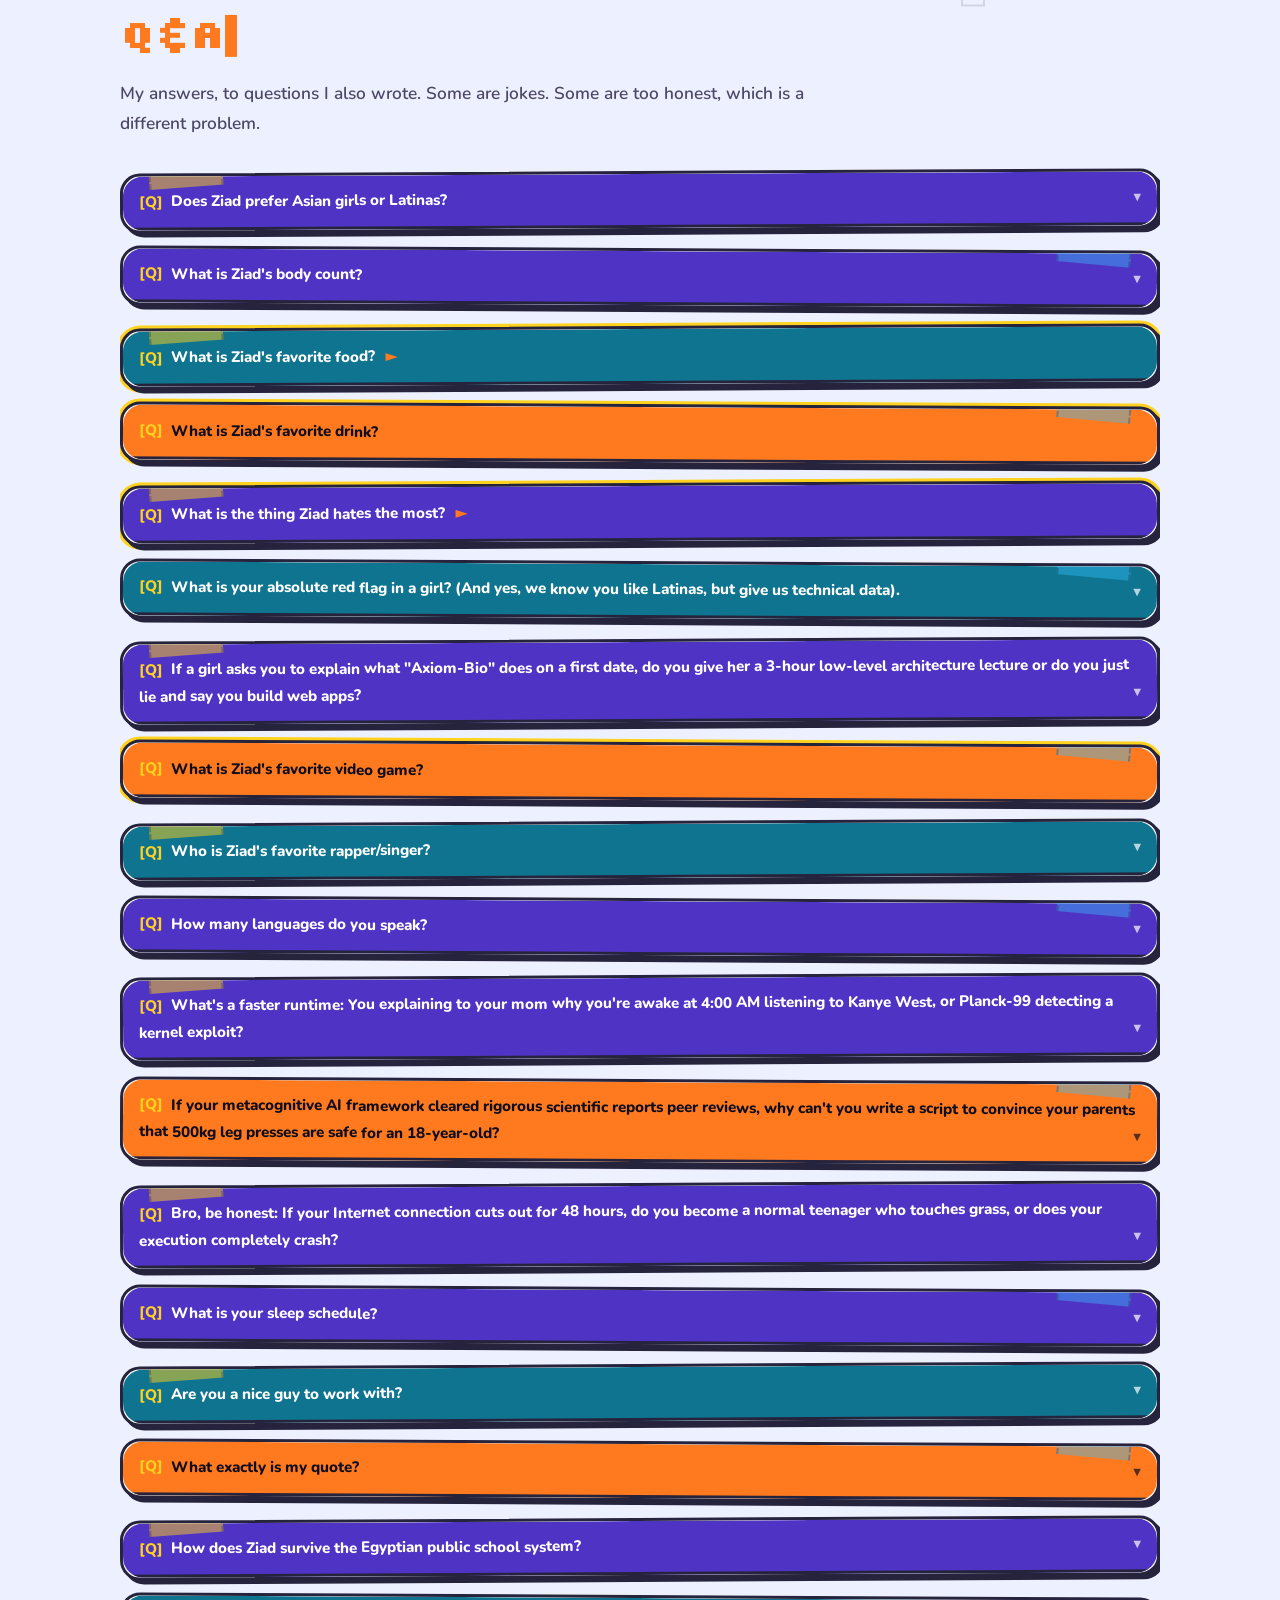
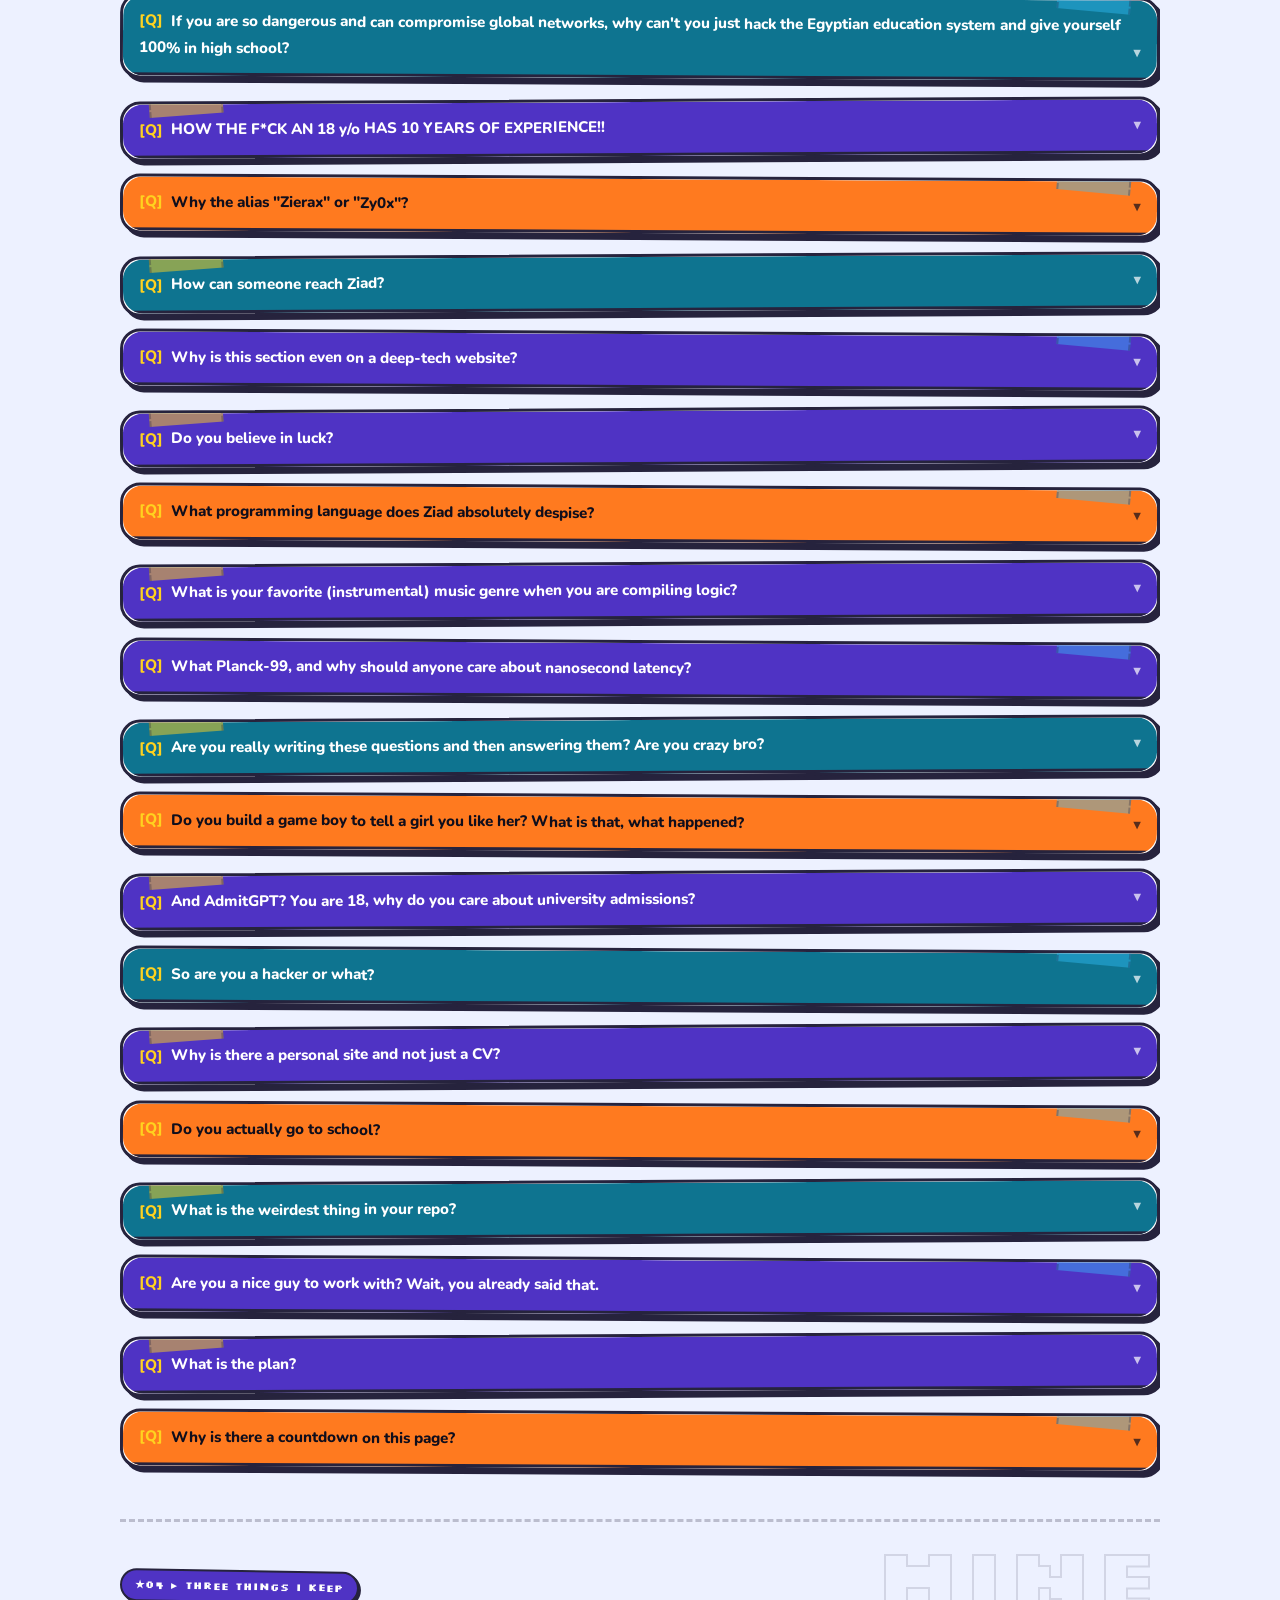
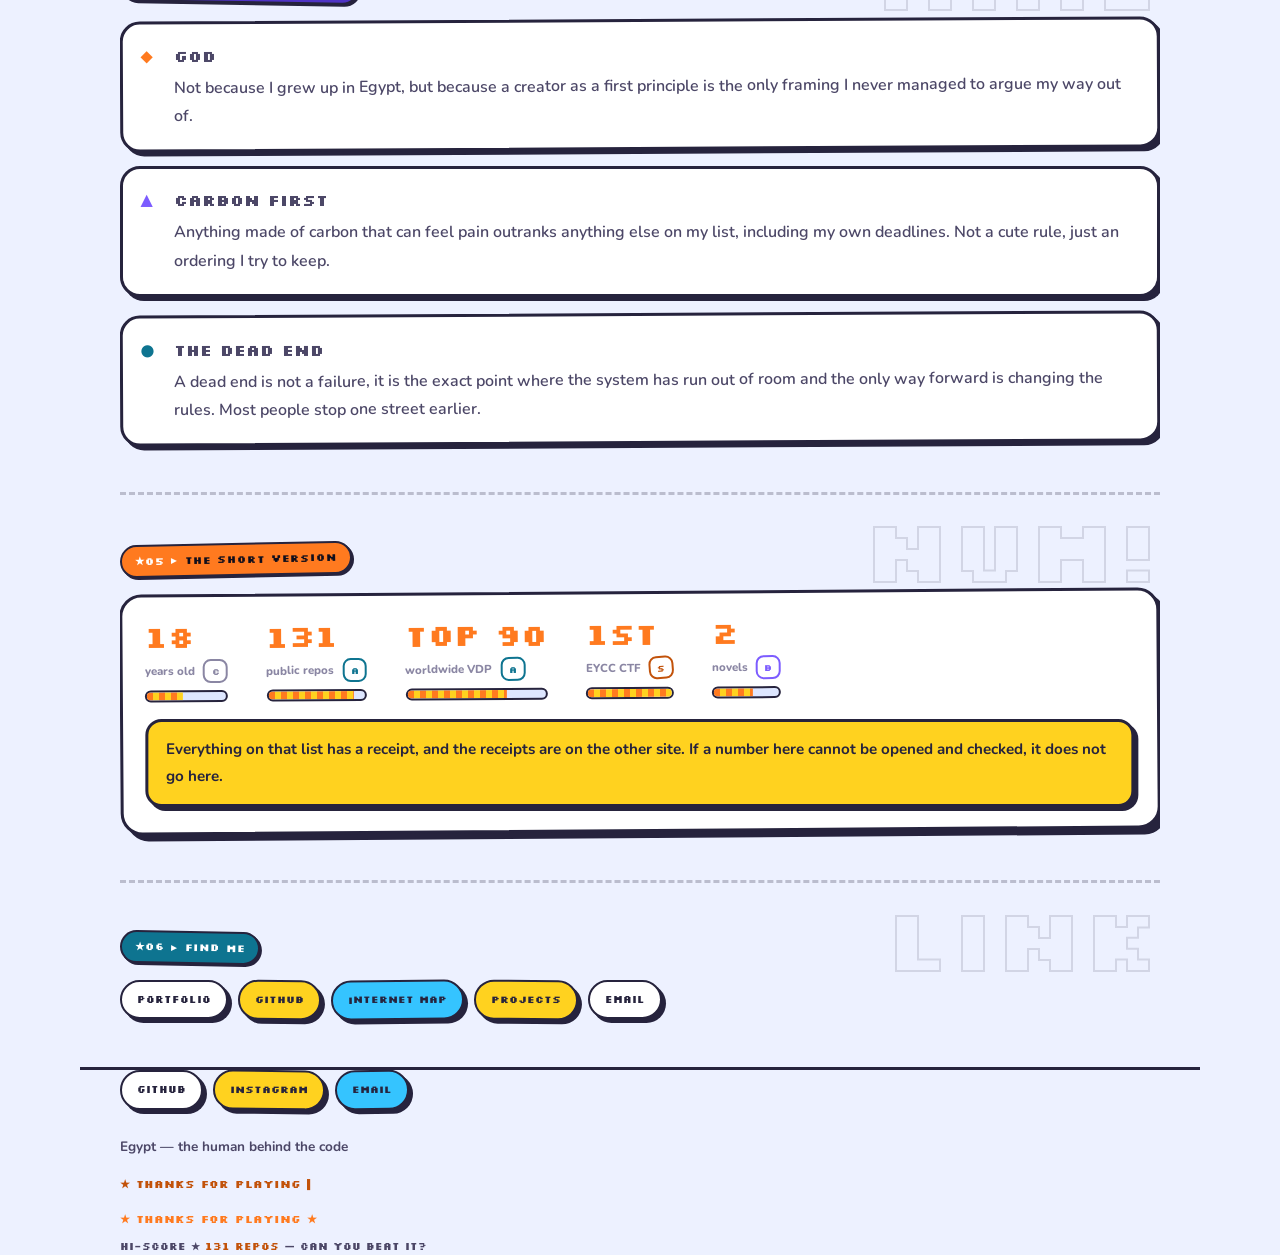
==== commit 7ae73e6d: "fix: contrast tokens for text on bright fills, QA collapse, native audio on music, title i18n, AR he" ====
--- a/index.html
+++ b/index.html
@@ -29,7 +29,7 @@
 <meta name="twitter:image" content="https://personal.iamziad.isroot.in/ziad.jpg">
 <meta name="twitter:creator" content="@Zierax_x">
 
-<link rel="stylesheet" href="https://fonts.googleapis.com/css2?family=Silkscreen:wght@400;700&family=VT323&family=Caveat:wght@600;700&family=Nunito:wght@400;600;700;800&family=Cairo:wght@400;700;900&display=swap" rel="stylesheet">
+<link rel="stylesheet" href="https://fonts.googleapis.com/css2?family=Silkscreen:wght@400;700&family=VT323&family=Caveat:wght@600;700&family=Nunito:wght@400;600;700;800&family=Cairo:wght@400;700;900&family=Lalezar&display=swap" rel="stylesheet">
 <script>try{document.documentElement.setAttribute("data-theme",localStorage.getItem("iam.theme")||"light")}catch(_){}</script>
 <link rel="stylesheet" href="assets/css/main.css">
 <link rel="icon" href="favicon.svg" type="image/svg+xml">
@@ -119,7 +119,7 @@
   </section>
 
   <!-- ============ THE LOCK ============ -->
-  <div class="ticker" aria-hidden="true"><span class="ticker-track"><span class="lang-en">★ 18 ★ GIZA ★ 131 REPOS ★ <b>EYCC CHAMPION</b> ★ 2 NOVELS ★ <b>LOCKED UNTIL 11 NOV</b> ★ TOP-90 WORLDWIDE ★ 18 ★ GIZA ★ 131 REPOS ★ <b>EYCC CHAMPION</b> ★ 2 NOVELS ★ <b>LOCKED UNTIL 11 NOV</b> ★ TOP-90 WORLDWIDE ★&nbsp;</span><span class="lang-ar">★ ١٨ ★ الجيزة ★ ١٣١ repo ★ <b>بطل EYCC</b> ★ روايتين ★ <b>مقفول لحد ١١ نوفمبر</b> ★ توب ٩٠ عالمي ★ ١٨ ★ الجيزة ★ ١٣١ repo ★ <b>بطل EYCC</b> ★ روايتين ★ <b>مقفول لحد ١١ نوفمبر</b> ★ توب ٩٠ عالمي ★&nbsp;</span></span></div>
+  <div class="ticker" aria-hidden="true"><span class="ticker-track"><span class="lang-en">★ 18 ★ GIZA ★ 131 REPOS ★ <b>EYCC CHAMPION</b> ★ 2 NOVELS ★ <b>LOCKED UNTIL 11 NOV</b> ★ TOP-90 WORLDWIDE ★ 18 ★ GIZA ★ 131 REPOS ★ <b>EYCC CHAMPION</b> ★ 2 NOVELS ★ <b>LOCKED UNTIL 11 NOV</b> ★ TOP-90 WORLDWIDE ★&nbsp;</span><span class="lang-ar">★ ١٨ ★ الجيزة ★ ١٣١ <bdi>repo</bdi> ★ <b>بطل <bdi>EYCC</bdi></b> ★ روايتين ★ <b>مقفول لحد ١١ نوفمبر</b> ★ توب ٩٠ عالمي ★ ١٨ ★ الجيزة ★ ١٣١ <bdi>repo</bdi> ★ <b>بطل <bdi>EYCC</bdi></b> ★ روايتين ★ <b>مقفول لحد ١١ نوفمبر</b> ★ توب ٩٠ عالمي ★&nbsp;</span></span></div>
   <section id="lock">
     <span class="doodle lock-note" aria-hidden="true"><span class="lang-en">shhh… it's all here ↴</span><span class="lang-ar">هشش… كل حاجة هنا ↴</span></span>
     <div class="lock">
--- a/assets/css/main.css
+++ b/assets/css/main.css
@@ -56,6 +56,8 @@
   --pop: 4px 4px 0 var(--shadow);
   --pop-lg: 6px 6px 0 var(--shadow);
   --r: 16px;
+  /* ink for text sitting on saturated fills (tang/cherry/grape) — passes AA on both themes */
+  --on-fill: #100e1c;
 }
 
 *, *::before, *::after { box-sizing: border-box; }
@@ -90,7 +92,11 @@
 .key-form input, input, textarea { cursor: text; }
 
 html[data-lang='ar'] body { font-family: var(--font-ar); line-height: 2; }
-html[data-lang='ar'] h1, html[data-lang='ar'] h2, html[data-lang='ar'] h3, html[data-lang='ar'] h4,
+/* Arabic gets its own display voice so headings keep a personality of their own */
+html[data-lang='ar'] h1, html[data-lang='ar'] h2, html[data-lang='ar'] h3, html[data-lang='ar'] h4 {
+  font-family: 'Lalezar', var(--font-ar);
+  letter-spacing: 0 !important; font-weight: 400; line-height: 1.5;
+}
 html[data-lang='ar'] .btn, html[data-lang='ar'] .eyebrow, html[data-lang='ar'] .tgl,
 html[data-lang='ar'] .chrome-nav a, html[data-lang='ar'] .tag, html[data-lang='ar'] .chrome-brand {
   font-family: var(--font-ar);
@@ -173,7 +179,7 @@
 .chrome-nav a:nth-child(2n) { transform: rotate(.6deg); }
 .chrome-nav a:nth-child(3n) { transform: rotate(-.6deg); }
 .chrome-nav a:hover { transform: translate(-1px, -1px) rotate(0deg); box-shadow: 3px 3px 0 var(--shadow); color: var(--tang-dk); animation: wiggle .3s ease-in-out 1; }
-.chrome-nav a[aria-current='page'] { background: var(--tang); color: #fff; }
+.chrome-nav a[aria-current='page'] { background: var(--tang); color: var(--on-fill); }
 
 .chrome-tools { display: flex; gap: .4rem; align-items: center; }
 
@@ -185,7 +191,7 @@
   box-shadow: 2px 2px 0 var(--shadow);
 }
 .tgl:hover { transform: translate(-1px, -1px) rotate(-1deg); }
-.tgl[aria-pressed='true'] { background: var(--grape); color: #fff; }
+.tgl[aria-pressed='true'] { background: var(--grape-dk); color: #fff; }
 
 /* sunny lamp in the top bar */
 .chrome-tools::before {
@@ -240,13 +246,13 @@
   display: inline-flex; align-items: center; gap: .5rem;
   font-family: var(--font-px);
   font-size: .66rem; font-weight: 700;
-  color: #fff;
+  color: var(--on-fill);
   background: var(--tang); border: 2.5px solid var(--line);
   border-radius: 999px; padding: .32rem .8rem; margin: 0 0 1rem;
   box-shadow: 2px 2px 0 var(--shadow);
   transform: rotate(-1.2deg);
 }
-main > section:nth-of-type(even) .eyebrow { background: var(--grape); transform: rotate(1deg); }
+main > section:nth-of-type(even) .eyebrow { background: var(--grape-dk); color: #fff; transform: rotate(1deg); }
 main > section:nth-of-type(3n) .eyebrow { background: var(--sky-dk); }
 
 h1, h2, h3, h4 {
@@ -292,7 +298,7 @@
 .avatar i {
   position: absolute; bottom: -12px; inset-inline-start: -12px;
   font-style: normal; font-family: var(--font-px); font-size: .62rem; font-weight: 700;
-  background: var(--cherry); color: #fff; border: 2.5px solid var(--line);
+  background: var(--cherry); color: var(--on-fill); border: 2.5px solid var(--line);
   border-radius: 10px; padding: .15rem .55rem; box-shadow: 2px 2px 0 var(--shadow);
   animation: heartbeat 1.8s ease-in-out infinite;
 }
@@ -312,16 +318,16 @@
 /* handwritten doodle pointing at the guy */
 .hero-id { position: relative; }
 .doodle {
-  position: absolute; top: -38px; inset-inline-start: 132px;
+  position: absolute; top: -42px; inset-inline-end: 2%;
   font-family: var(--font-hand); font-size: 1.7rem; font-weight: 700;
-  color: var(--tang-dk); transform: rotate(-5deg); white-space: nowrap;
+  color: var(--tang-dk); transform: rotate(3deg); white-space: nowrap;
   pointer-events: none;
 }
 html[data-theme='dark'] .doodle { color: var(--tang); }
 
 .hero-name { font-size: clamp(1.6rem, 5vw, 2.5rem); margin: 0 0 .2rem; }
 .hero-name .last {
-  color: #fff; background: var(--tang);
+  color: var(--on-fill); background: var(--tang);
   border: 3px solid var(--line); border-radius: 12px; padding: 0 .5rem;
   display: inline-block; transform: rotate(1.5deg);
   box-shadow: 3px 3px 0 var(--shadow);
@@ -350,7 +356,7 @@
 .btn:hover { transform: translate(-2px, -2px) rotate(-1deg); box-shadow: 6px 6px 0 var(--shadow); color: var(--tang-dk); text-decoration: none; }
 .btn:active { transform: translate(3px, 3px); box-shadow: 1px 1px 0 var(--shadow); }
 .btn.primary { background: var(--sun); color: var(--ink); }
-.btn.hot { background: var(--cherry); color: #fff; }
+.btn.hot { background: var(--cherry); color: var(--on-fill); }
 .btn.cool { background: var(--sky); color: var(--ink); }
 
 .btn.big { font-size: .85rem; padding: 1rem 1.6rem; }
@@ -375,7 +381,7 @@
   padding: .3rem .6rem; border: 2.5px solid var(--line);
   border-radius: 999px; background: var(--sun); color: var(--ink);
 }
-.tag.pink { background: var(--cherry); color: #fff; }
+.tag.pink { background: var(--cherry); color: var(--on-fill); }
 .tag.aqua, .tag.cool { background: var(--sky); color: var(--ink); }
 .tag.violet { background: var(--grape); color: #fff; }
 .tag.plain { background: var(--bg-2); }
@@ -589,10 +595,10 @@
 /* speaker strip */
 .qa-q {
   margin: 0; padding: .75rem 1rem; font-weight: 800; font-size: .95rem;
-  background: var(--grape); color: #fff; border-bottom: 3px solid var(--line);
+  background: var(--grape-dk); color: #fff; border-bottom: 3px solid var(--line);
 }
 .qa-item:nth-child(3n) .qa-q { background: var(--sky-dk); }
-.qa-item:nth-child(4n) .qa-q { background: var(--tang); }
+.qa-item:nth-child(4n) .qa-q { background: var(--tang); color: var(--on-fill); }
 /* the line itself */
 .qa-a {
   margin: 0; padding: .95rem 1.1rem; color: var(--ink);
@@ -602,6 +608,13 @@
   content: '▮'; color: var(--tang); margin-inline-start: .3rem; font-size: .9em;
   animation: blinkCursor 1.1s steps(1) infinite;
 }
+
+/* answers are collapsed; the question line opens them */
+.qa-item details { border-radius: inherit; overflow: hidden; }
+.qa-item summary.qa-q { display: block; cursor: pointer; list-style: none; }
+.qa-item summary.qa-q::-webkit-details-marker { display: none; }
+.qa-item summary.qa-q::after { content: '▾'; float: inline-end; opacity: .7; }
+.qa-item details[open] summary.qa-q::after { content: '▴'; }
 
 .q-tag { color: var(--sun); margin-inline-end: .5rem; }
 .a-tag { color: var(--tang-dk); font-weight: 800; margin-inline-end: .5rem; }
@@ -614,6 +627,12 @@
   color: var(--tang); font-size: 1rem; line-height: 1; margin: 0;
   animation: blinkCursor 1.2s steps(1) infinite;
 }
+/* while collapsed, the stage-1 ► lives on the question so the trail stays visible */
+.qa-item.stage1 details:not([open]) summary.qa-q::after {
+  content: '►'; float: none; opacity: 1;
+  margin-inline-start: .4rem; color: var(--tang); font-size: 1rem;
+  animation: blinkCursor 1.2s steps(1) infinite;
+}
 
 /* ---------------- values : collection cards ---------------- */
 
@@ -679,7 +698,7 @@
 .now-cell:nth-child(3) { background: var(--sky); transform: rotate(.5deg); }
 .now-cell:nth-child(3) h4, .now-cell:nth-child(3) p { color: var(--ink); }
 .now-cell:nth-child(5) { background: var(--tang); transform: rotate(-.4deg); }
-.now-cell:nth-child(5) h4, .now-cell:nth-child(5) p { color: #fff; }
+.now-cell:nth-child(5) h4, .now-cell:nth-child(5) p { color: var(--on-fill); }
 .now-cell h4 { font-size: .68rem; font-weight: 700; color: var(--tang-dk); margin-bottom: .4rem; }
 .now-cell p { font-size: .95rem; font-weight: 600; color: var(--ink-2); margin: 0; }
 
@@ -711,7 +730,7 @@
   border-bottom: 3px solid var(--line);
 }
 .proj:nth-child(2) .proj-top { background: var(--sky); }
-.proj:nth-child(3) .proj-top { background: var(--grape); color: #fff; }
+.proj:nth-child(3) .proj-top { background: var(--grape-dk); color: #fff; }
 .proj-top .pid, .proj-top > span:first-child {
   font-family: var(--font-px); font-weight: 700; font-size: .64rem;
 }
@@ -758,6 +777,7 @@
 .music-item h4 { font-size: .8rem; margin: 0 0 .1rem; }
 .music-item .sub { font-size: .7rem; font-weight: 800; color: var(--muted); }
 .music-item iframe { width: 100%; height: 82px; border: 3px solid var(--line); border-radius: 12px; margin: .8rem 0 .5rem; }
+.music-item audio { width: 100%; height: 44px; margin: .8rem 0 .5rem; border: 3px solid var(--line); border-radius: 999px; background: var(--bg-2); }
 
 .tabs { display: flex; gap: .5rem; margin-bottom: 1.6rem; flex-wrap: wrap; }
 .tab-btn {
@@ -767,7 +787,7 @@
   cursor: pointer; box-shadow: var(--pop);
 }
 .tab-btn:hover { animation: wiggle .3s ease-in-out 1; }
-.tab-btn.active { background: var(--tang); color: #fff; transform: translate(-1px, -1px); }
+.tab-btn.active { background: var(--tang); color: var(--on-fill); transform: translate(-1px, -1px); }
 .tab-panel { display: none; }
 .tab-panel.active { display: block; }
 
@@ -788,13 +808,45 @@
   font-family: var(--font-px); font-size: .64rem; font-weight: 700;
   padding: .35rem .8rem; background: var(--bg-2); color: var(--ink); border: 0; cursor: pointer;
 }
-.lang-pair button.on { background: var(--tang); color: #fff; }
+.lang-pair button.on { background: var(--tang); color: var(--on-fill); }
 
 .chapter-text { font-size: 1.02rem; line-height: 1.85; color: var(--ink-2); font-weight: 500; }
 .chapter-text[dir='rtl'] { font-family: var(--font-ar); line-height: 2.05; }
 .chapter-text hr { border: 0; border-top: 3px dashed rgba(38, 35, 61, .3); margin: 1.8rem 0; }
-.chapter-media { margin-top: 1.2rem; }
+.chapter-media { margin: 0 0 1rem; }
 .chapter-media img, .chapter-media video { width: 100%; border: 3px solid var(--line); border-radius: 14px; display: block; }
+.chapter-fig { margin: 0; }
+.chapter-fig figcaption {
+  font-family: var(--font-hand); font-size: 1.12rem;
+  color: var(--muted); text-align: center; padding-top: .45rem;
+}
+
+/* the chapter music-card: sticker player with real controls */
+.music-card {
+  border: 3px solid var(--line); border-radius: 18px;
+  background: var(--bg-3); padding: .9rem 1rem; box-shadow: var(--pop);
+  display: flex; flex-direction: column; gap: .65rem; max-width: 560px;
+}
+.music-head { display: flex; align-items: center; gap: .7rem; }
+.music-glyph {
+  font-size: 1.05rem; color: var(--tang-dk);
+  width: 2.2rem; height: 2.2rem; display: grid; place-items: center;
+  background: var(--sun); border: 3px solid var(--line); border-radius: 50%; flex: none;
+}
+.music-names { display: flex; flex-direction: column; gap: .1rem; min-width: 0; }
+.music-names span { font-size: .8rem; font-weight: 800; line-height: 1.35; }
+.music-names .lang-en { color: var(--muted); font-size: .7rem; }
+.music-card audio {
+  width: 100%; height: 40px;
+  border: 3px solid var(--line); border-radius: 999px; background: var(--bg-2);
+}
+.music-card iframe { width: 100%; height: 82px; border: 3px solid var(--line); border-radius: 12px; }
+.music-open {
+  align-self: flex-start;
+  font-family: var(--font-px); font-size: .58rem; font-weight: 700;
+  color: var(--tang-dk); text-decoration: none;
+}
+.music-open:hover { text-decoration: underline; }
 
 /* ---------------- arcade extras ---------------- */
 
@@ -802,7 +854,7 @@
 .ticker {
   overflow: hidden; white-space: nowrap;
   border-top: 3px solid var(--line); border-bottom: 3px solid var(--line);
-  background: var(--tang); color: #fff; padding: .45rem 0;
+  background: var(--tang); color: var(--on-fill); padding: .45rem 0;
   font-family: var(--font-px); font-size: .64rem; font-weight: 700;
 }
 .ticker-track { display: inline-flex; animation: tick 26s linear infinite; }
@@ -947,28 +999,28 @@
 html[data-theme='dark'] .chrome-tools::before { box-shadow: none; animation: none; }
 html[data-theme='dark'] body[data-page="/"] main > section::before { opacity: .07; }
 html[data-theme='dark'] .lock::before { animation: none; }
-html[data-theme='dark'] .ticker { background: var(--bg-3); }
+html[data-theme='dark'] .ticker { background: var(--bg-3); color: var(--tang); }
 html[data-theme='dark'] a { color: var(--tang); }
 html[data-theme='dark'] ::selection { color: var(--ink); }
-html[data-theme='dark'] .hero-name .last { color: var(--ink); }
 html[data-theme='dark'] .lock { background: var(--grape-dk); }
 html[data-theme='dark'] .lock-title { color: var(--sun); }
 html[data-theme='dark'] .clock-cell:nth-child(3) b { color: var(--ink); }
 html[data-theme='dark'] .clock-cell:nth-child(4) b { color: var(--ink); }
-html[data-theme='dark'] .qa-q { color: var(--ink); }
+html[data-theme='dark'] .qa-q { color: var(--on-fill); }
 html[data-theme='dark'] .hint p, html[data-theme='dark'] .keybox p { color: var(--ink-2); }
 html[data-theme='dark'] .key-form input { background: var(--bg-3); color: var(--ink); }
 html[data-theme='dark'] .key-form input::placeholder { color: var(--muted); }
 html[data-theme='dark'] .chapter-text { color: var(--ink-2); }
 html[data-theme='dark'] .tab-btn.active, html[data-theme='dark'] .lang-pair button.on,
-html[data-theme='dark'] .tgl[aria-pressed='true'], html[data-theme='dark'] .chrome-nav a[aria-current='page'] { color: var(--ink); }
+html[data-theme='dark'] .tgl[aria-pressed='true'], html[data-theme='dark'] .chrome-nav a[aria-current='page'] { color: var(--on-fill); }
 html[data-theme='dark'] .toast { color: var(--ink); }
 html[data-theme='dark'] .q-tag { color: var(--sun); }
 html[data-theme='dark'] .a-tag { color: var(--tang); }
 html[data-theme='dark'] .chapter-num { color: var(--tang); }
 html[data-theme='dark'] .quote-author { color: var(--tang); }
-html[data-theme='dark'] .now-cell:nth-child(5) p, html[data-theme='dark'] .now-cell:nth-child(5) h4 { color: var(--ink); }
 html[data-theme='dark'] .node-row .handle { color: var(--tang); }
+html[data-theme='dark'] .proj:nth-child(3) .proj-top { color: var(--on-fill); }
+html[data-theme='dark'] main > section:nth-of-type(even) .eyebrow { color: var(--on-fill); }
 html[data-theme='dark'] .map-stage { background: radial-gradient(circle at 50% 45%, #2c2560, #12102b 70%); }
 html[data-theme='dark'] section + section { border-top-color: rgba(242, 239, 255, .25); }
 html[data-theme='dark'] .chapter-text hr, html[data-theme='dark'] .keybox { border-top-color: rgba(242, 239, 255, .3); }
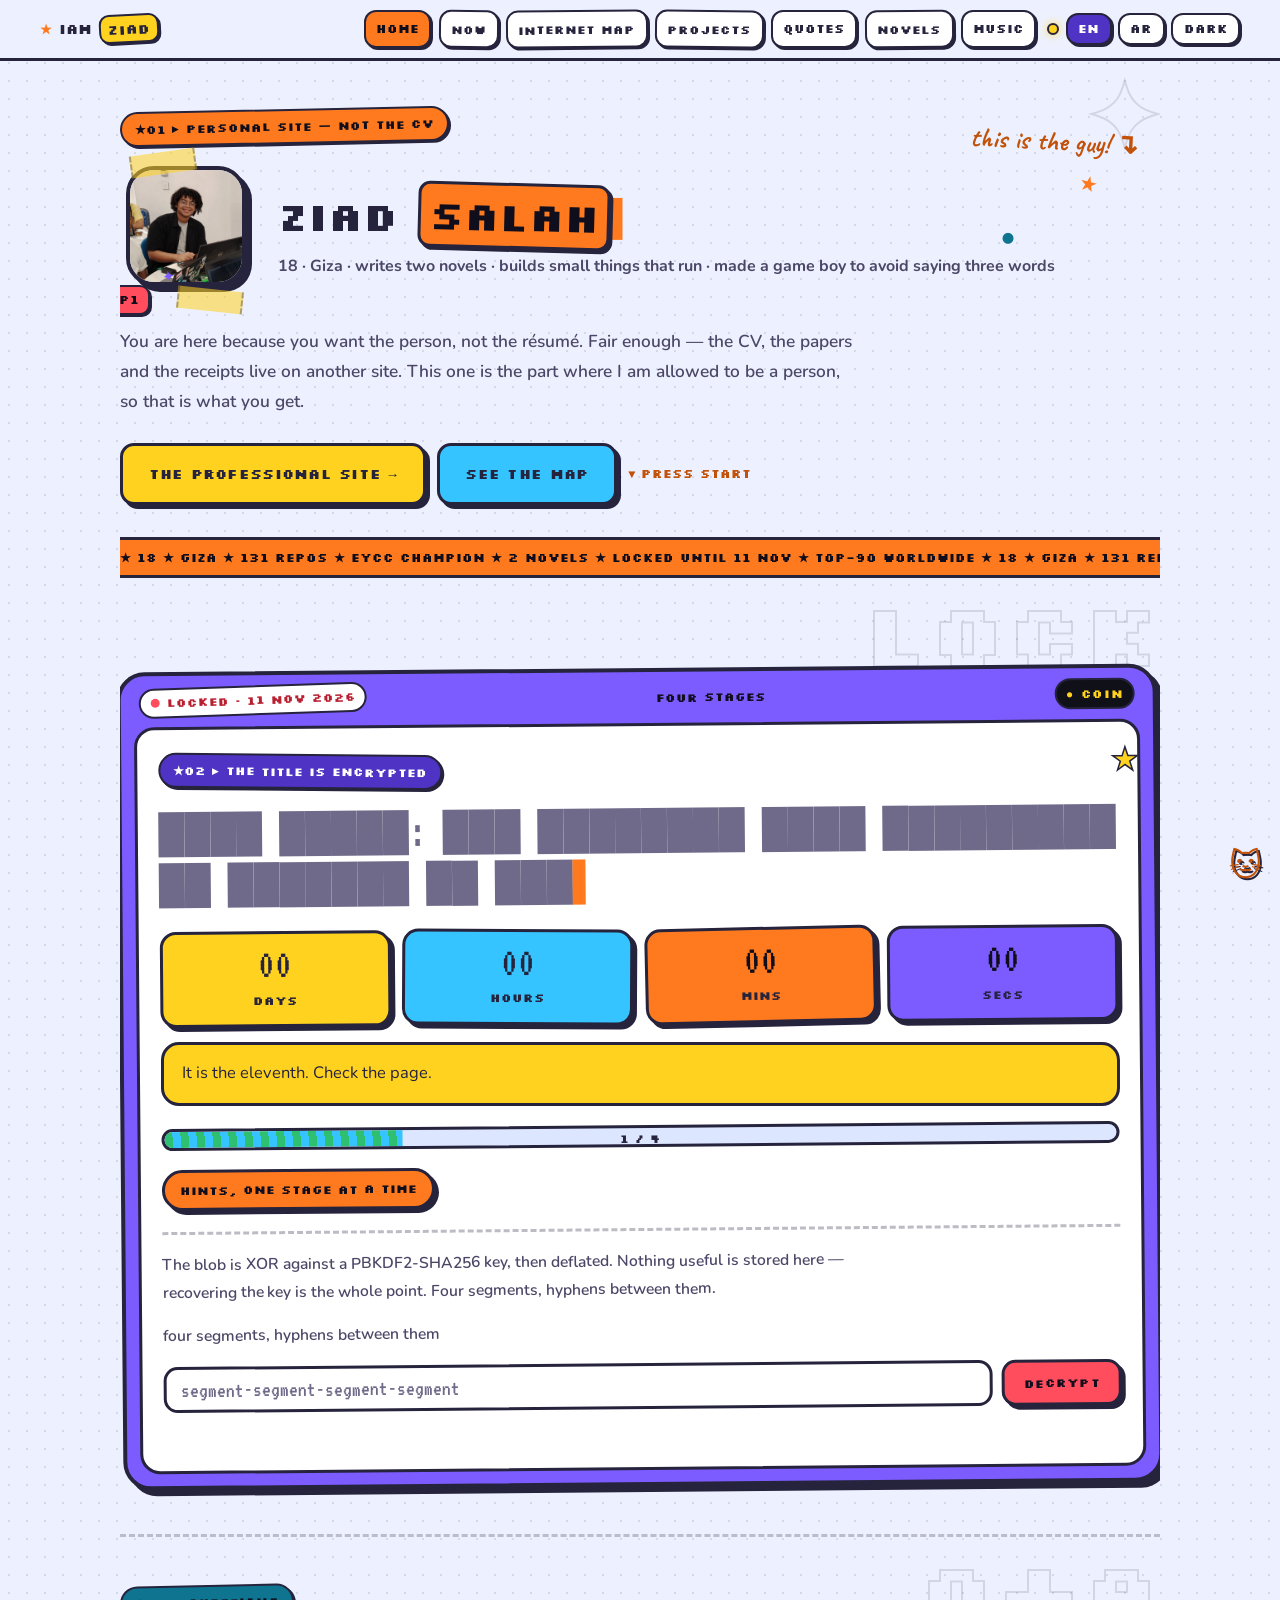
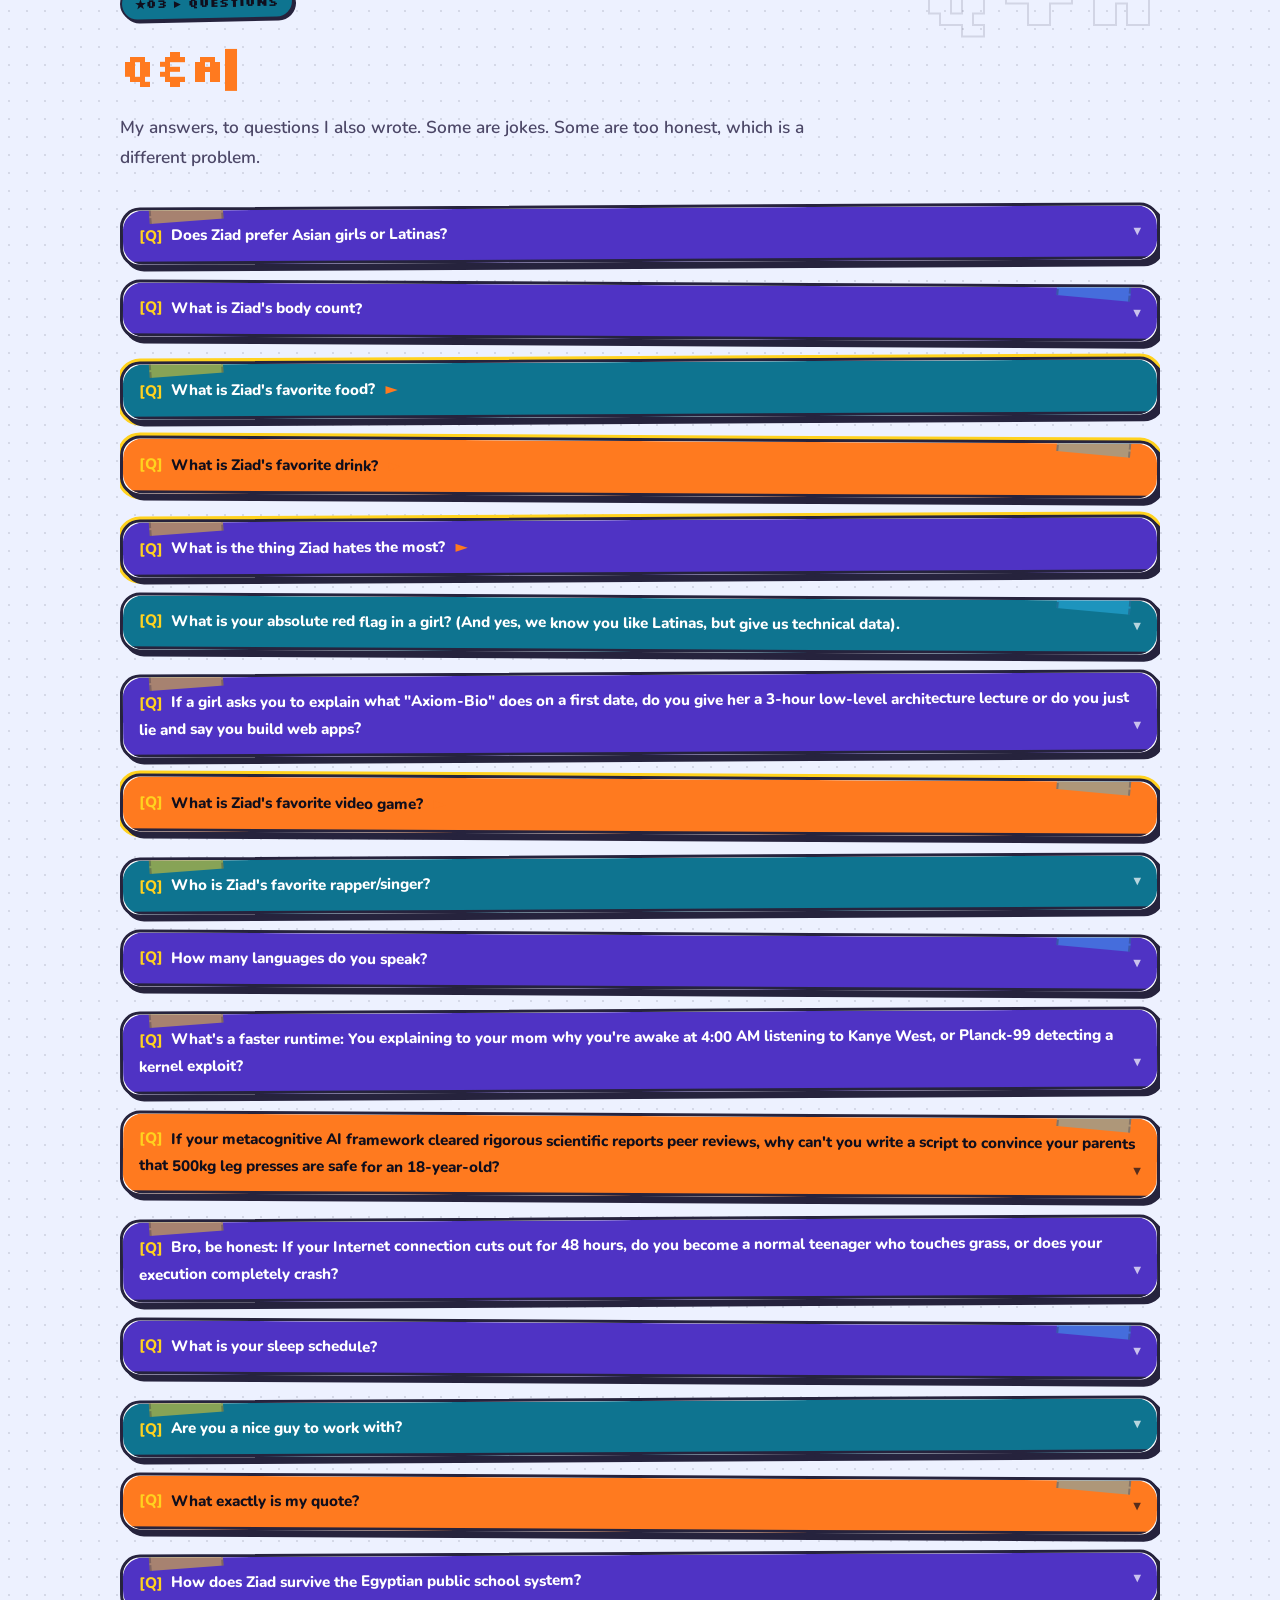
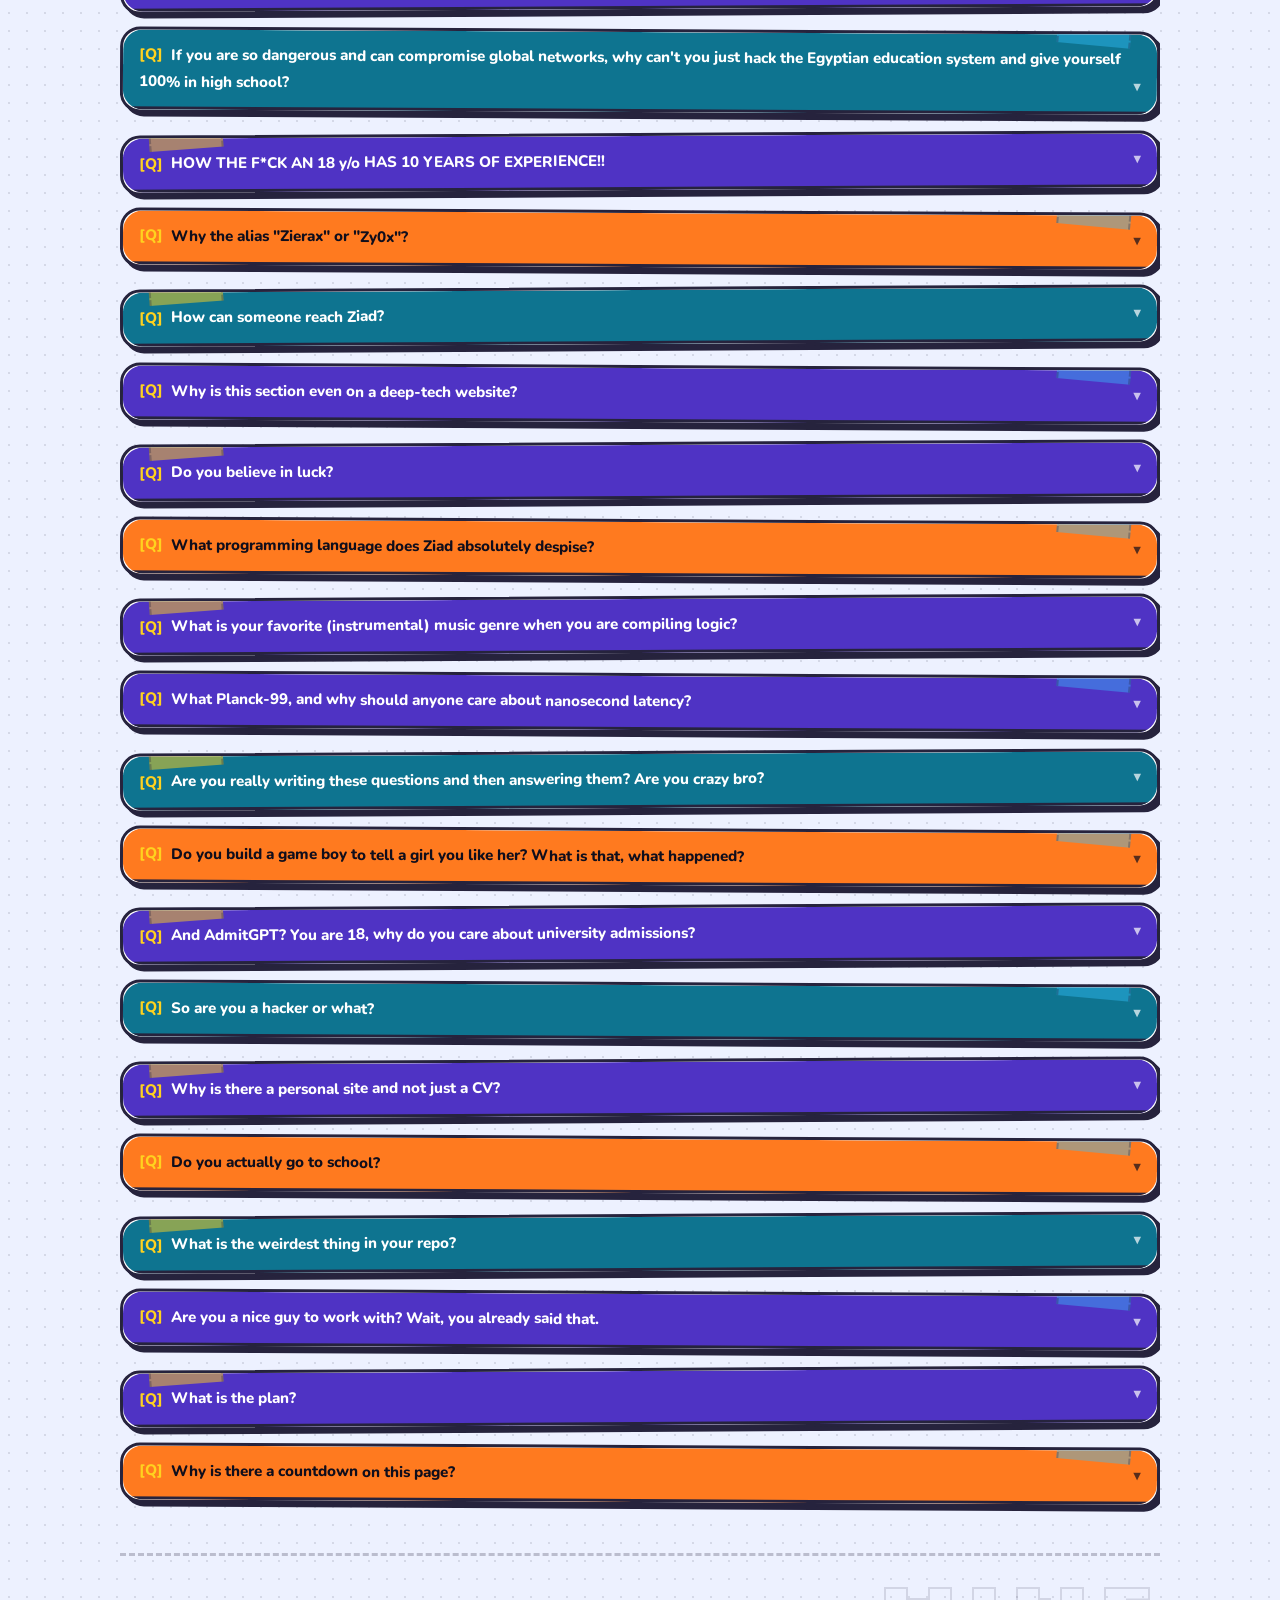
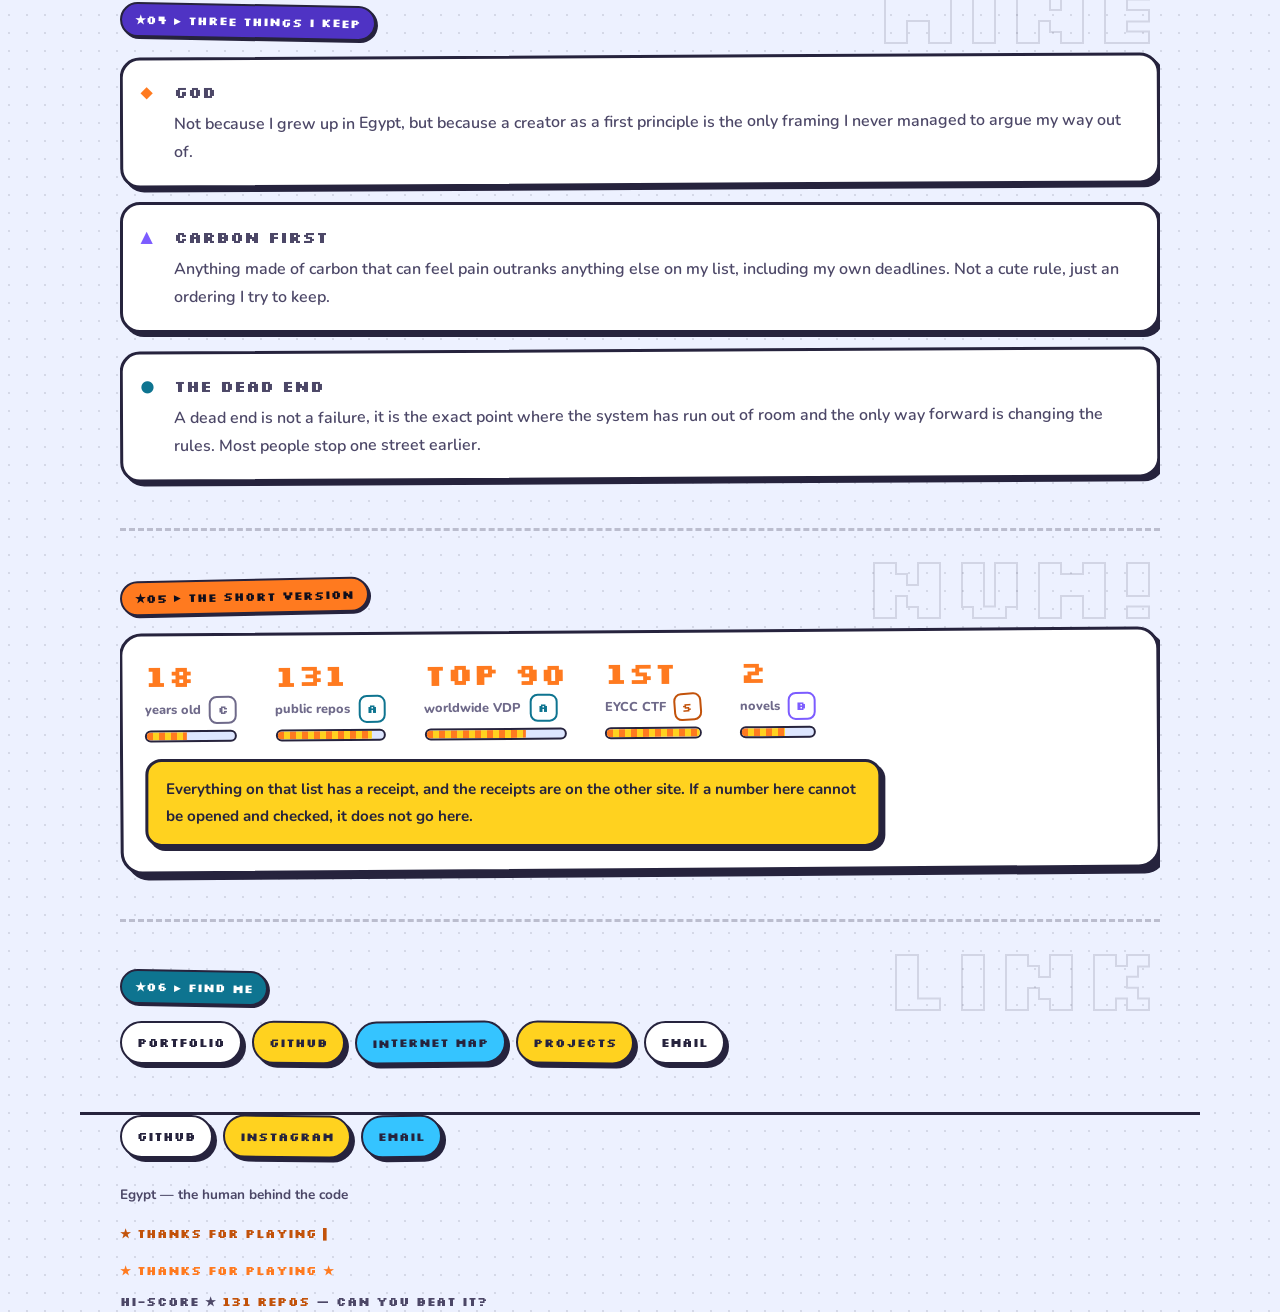
==== commit dc4bde71: "comfort: type floor, reading measure, contrast on dark fills, pre-paint lang boot - meta/px type lif" ====
--- a/index.html
+++ b/index.html
@@ -29,11 +29,12 @@
 <meta name="twitter:image" content="https://personal.iamziad.isroot.in/ziad.jpg">
 <meta name="twitter:creator" content="@Zierax_x">
 
-<link rel="stylesheet" href="https://fonts.googleapis.com/css2?family=Silkscreen:wght@400;700&family=VT323&family=Caveat:wght@600;700&family=Nunito:wght@400;600;700;800&family=Cairo:wght@400;700;900&family=Lalezar&display=swap" rel="stylesheet">
+<link rel="stylesheet" href="https://fonts.googleapis.com/css2?family=Silkscreen:wght@400;700&family=VT323&family=Caveat:wght@600;700&family=Nunito:wght@400;600;700;800&family=Cairo:wght@400;700;900&family=Lalezar&display=swap">
 <script>try{document.documentElement.setAttribute("data-theme",localStorage.getItem("iam.theme")||"light")}catch(_){}</script>
-<link rel="stylesheet" href="assets/css/main.css">
-<link rel="icon" href="favicon.svg" type="image/svg+xml">
-<link rel="manifest" href="manifest.json">
+<script>try{var q=new URLSearchParams(location.search).get("lang");var s=(q==="ar"||q==="en")?q:(localStorage.getItem("iam.lang")||"en");if(s!=="ar")s="en";var h=document.documentElement;h.setAttribute("data-lang",s);h.setAttribute("lang",s);h.setAttribute("dir",s==="ar"?"rtl":"ltr")}catch(_){}</script>
+<link rel="stylesheet" href="/assets/css/main.css">
+<link rel="icon" href="/favicon.svg" type="image/svg+xml">
+<link rel="manifest" href="/manifest.json">
 
 <script type="application/ld+json">
 {
@@ -60,18 +61,18 @@
 </head>
 
 <body data-page="/">
-<a href="#main" class="skip-link">Skip to content</a>
+<a href="#main" class="skip-link"><span class="lang-en">Skip to content</span><span class="lang-ar">روح للمحتوى</span></a>
 
 <header class="chrome">
   <a class="chrome-brand" href="/">iam<b>ziad</b></a>
   <nav class="chrome-nav" aria-label="Main">
-    <a href="/">Home</a>
-    <a href="/now/">Now</a>
-    <a href="/map/">Map</a>
-    <a href="/projects/">Projects</a>
-    <a href="/quotes/">Quotes</a>
-    <a href="/novels/">Novels</a>
-    <a href="/music/">Music</a>
+    <a href="/"><span class="lang-en">Home</span><span class="lang-ar">البيت</span></a>
+    <a href="/now/"><span class="lang-en">Now</span><span class="lang-ar">دلوقتي</span></a>
+    <a href="/map/"><span class="lang-en">Internet Map</span><span class="lang-ar">خريطة النت</span></a>
+    <a href="/projects/"><span class="lang-en">Projects</span><span class="lang-ar">المشاريع</span></a>
+    <a href="/quotes/"><span class="lang-en">Quotes</span><span class="lang-ar">اقتباسات</span></a>
+    <a href="/novels/"><span class="lang-en">Novels</span><span class="lang-ar">الروايات</span></a>
+    <a href="/music/"><span class="lang-en">Music</span><span class="lang-ar">الأغاني</span></a>
   </nav>
   <div class="chrome-tools">
     <button class="tgl" data-lang-btn="en" aria-pressed="true">EN</button>
@@ -86,7 +87,7 @@
     <p class="eyebrow"><span class="lang-en">personal site — not the CV</span><span class="lang-ar">موقع شخصي — مش الـ CV</span></p>
 
     <div class="hero-id">
-      <span class="avatar"><img class="hero-photo" src="ziad.jpg" alt="Ziad Salah" width="120" height="120"><i aria-hidden="true">P1</i></span>
+      <span class="avatar"><img class="hero-photo" src="/ziad.jpg" alt="Ziad Salah" width="120" height="120"><i aria-hidden="true">P1</i></span>
       <span class="doodle" aria-hidden="true"><span class="lang-en">this is the guy! ↴</span><span class="lang-ar">هو ده! ↴</span></span>
       <span class="spk s1" aria-hidden="true">★</span>
       <span class="spk s2" aria-hidden="true">✦</span>
@@ -156,7 +157,7 @@
         <div class="keybox">
           <p>
             <span class="lang-en">The blob is XOR against a PBKDF2-SHA256 key, then deflated. Nothing useful is stored here — recovering the key is the whole point. Four segments, hyphens between them.</span>
-            <span class="lang-ar">البيانات XOR مع مفتاح PBKDF2-SHA256، بعدين مضغوطة. مفيش حاجة مفيدة متخزّنة هنا — استرجاع المفتاح هو المسألة كلها. ٤ قطع، مفصولين بـ hyphens.</span>
+            <span class="lang-ar">البيانات XOR مع مفتاح PBKDF2-SHA256، بعدين مضغوطة. مفيش حاجة مفيدة متخزنة هنا — اللعبة كلها إنك ترجّع المفتاح. ٤ قطع، بينهم شرطات.</span>
           </p>
           <p class="slack" id="ctf-slack"></p>
           <form class="key-form" id="ctf-form" autocomplete="off">
@@ -180,7 +181,7 @@
     <h2 class="page-title"><em>Q&amp;A</em></h2>
     <p class="lede" style="margin-bottom:2rem">
       <span class="lang-en">My answers, to questions I also wrote. Some are jokes. Some are too honest, which is a different problem.</span>
-      <span class="lang-ar">إجاباتي، على أسئلة أنا كاتبها. نِسها مزح. ونِسها صريح أوي، وده مشكلة مختلفة.</span>
+      <span class="lang-ar">إجاباتي على أسئلة أنا اللي كاتبها. بعضها هزار، وبعضها صريح أكتر من اللازم، ودي مشكلة تانية.</span>
     </p>
     <div class="qa" id="qa-list"></div>
   </section>
@@ -211,7 +212,7 @@
 
   <!-- ============ FIND ME ============ -->
   <section id="links">
-    <p class="eyebrow"><span class="lang-en">find me</span><span class="lang-ar">لاقيلي</span></p>
+    <p class="eyebrow"><span class="lang-en">find me</span><span class="lang-ar">هتلاقيني</span></p>
     <div class="social">
       <a href="https://ziad-portfolio-six.vercel.app" target="_blank" rel="me noopener noreferrer">Portfolio</a>
       <a href="https://github.com/Zierax" target="_blank" rel="me noopener noreferrer">GitHub</a>
@@ -234,11 +235,11 @@
   <p class="thanks" aria-hidden="true"><span class="lang-en">★ thanks for playing</span><span class="lang-ar">★ شكراً إنك لعبت</span></p>
   <p class="hiscore" aria-hidden="true"><span class="lang-en">HI-SCORE ★ <b>131 REPOS</b> — CAN YOU BEAT IT?</span><span class="lang-ar">أعلى سكور ★ <b>١٣١ repo</b> — تقدر تكسره؟</span></p>
 </footer>
-  <script src="assets/js/qa.js"></script>
-  <script src="assets/js/ctf-found.js"></script>
-  <script src="assets/js/data.js"></script>
-  <script src="assets/js/app.js"></script>
-  <script src="assets/js/page-home.js"></script>
-  <script src="assets/js/ctf.js"></script>
+  <script src="/assets/js/qa.js"></script>
+  <script src="/assets/js/ctf-found.js"></script>
+  <script src="/assets/js/data.js"></script>
+  <script src="/assets/js/app.js"></script>
+  <script src="/assets/js/page-home.js"></script>
+  <script src="/assets/js/ctf.js"></script>
 </body>
 </html>
--- a/assets/css/main.css
+++ b/assets/css/main.css
@@ -14,7 +14,7 @@
   --bg-3:    #dde6ff;
   --ink:     #26233d;
   --ink-2:   #4c4767;
-  --muted:   #8a86a3;
+  --muted:   #6f6a8a;
   --line:    #26233d;
   --shadow:  #26233d;
   --tang:    #ff7a1f;
@@ -39,7 +39,7 @@
 
   /* the map canvas reads these two */
   --fg:       #26233d;
-  --fg-faint: #8a86a3;
+  --fg-faint: #6f6a8a;
 
   --paper:   var(--bg);
   --paper-2: var(--bg-2);
@@ -63,6 +63,7 @@
 *, *::before, *::after { box-sizing: border-box; }
 
 html { scroll-behavior: smooth; }
+[id] { scroll-margin-top: 5.5rem; }
 
 body {
   margin: 0;
@@ -77,7 +78,6 @@
   /* notebook dots */
   background-image: radial-gradient(rgba(38, 35, 61, 0.12) 1.4px, transparent 1.5px);
   background-size: 18px 18px;
-  background-attachment: fixed;
 }
 
 img, video, canvas { image-rendering: auto; }
@@ -92,6 +92,8 @@
 .key-form input, input, textarea { cursor: text; }
 
 html[data-lang='ar'] body { font-family: var(--font-ar); line-height: 2; }
+/* letter-spacing severs Arabic joins — kill it everywhere in AR */
+html[data-lang='ar'] * { letter-spacing: 0 !important; }
 /* Arabic gets its own display voice so headings keep a personality of their own */
 html[data-lang='ar'] h1, html[data-lang='ar'] h2, html[data-lang='ar'] h3, html[data-lang='ar'] h4 {
   font-family: 'Lalezar', var(--font-ar);
@@ -108,7 +110,7 @@
 a { color: var(--tang-dk); font-weight: 800; text-decoration-thickness: 2px; text-underline-offset: 3px; }
 a:hover { color: var(--grape); }
 
-:focus-visible { outline: 3px solid var(--tang); outline-offset: 2px; border-radius: 6px; }
+:focus-visible { outline: 3px solid var(--ink); outline-offset: 2px; border-radius: 6px; }
 
 ::selection { background: var(--sun); color: var(--ink); }
 
@@ -121,7 +123,6 @@
 @keyframes blinkCursor { 0%, 49% { opacity: 1; } 50%, 100% { opacity: 0; } }
 .cursor::after {
   content: '▌'; color: var(--tang);
-  animation: blinkCursor 0.9s steps(1) infinite;
 }
 
 @keyframes pixelFloat { 0%, 100% { transform: translateY(0) rotate(-2deg); } 50% { transform: translateY(-7px) rotate(2deg); } }
@@ -169,7 +170,7 @@
 
 .chrome-nav { display: flex; gap: .45rem; margin-inline-start: auto; flex-wrap: wrap; }
 .chrome-nav a {
-  font-family: var(--font-px); font-size: .62rem; font-weight: 700;
+  font-family: var(--font-px); font-size: .75rem; font-weight: 700;
   color: var(--ink); background: var(--bg-2);
   border: 2.5px solid var(--line); border-radius: 12px;
   padding: .42rem .65rem; box-shadow: 2px 2px 0 var(--shadow);
@@ -184,7 +185,7 @@
 .chrome-tools { display: flex; gap: .4rem; align-items: center; }
 
 .tgl {
-  font-family: var(--font-px); font-size: .62rem; font-weight: 700;
+  font-family: var(--font-px); font-size: .75rem; font-weight: 700;
   color: var(--ink);
   background: var(--bg-2); border: 2.5px solid var(--line);
   border-radius: 12px; padding: .42rem .65rem; cursor: pointer;
@@ -198,7 +199,6 @@
   content: ''; width: 12px; height: 12px; flex: none;
   background: var(--sun); border: 2.5px solid var(--line); border-radius: 50%;
   box-shadow: 0 0 8px rgba(255, 210, 31, .8);
-  animation: twinkle 2.4s ease-in-out infinite;
 }
 
 /* ---------------- layout : the sticker trail ---------------- */
@@ -230,7 +230,6 @@
   content: '★'; position: absolute; top: 3.1rem;
   inset-inline-start: calc(var(--gut) * -0.6 - 8px);
   font-size: 1rem; color: var(--tang);
-  animation: twinkle 3s ease-in-out infinite;
 }
 main > section:nth-of-type(even)::after { color: var(--grape); }
 main > section:nth-of-type(3n)::after { color: var(--sky-dk); }
@@ -239,13 +238,13 @@
 main > section .eyebrow { counter-increment: lvl; }
 main > section .eyebrow::before {
   content: '★' counter(lvl, decimal-leading-zero) ' ▸ ';
-  color: #fff;
+  color: inherit;
 }
 
 .eyebrow {
   display: inline-flex; align-items: center; gap: .5rem;
   font-family: var(--font-px);
-  font-size: .66rem; font-weight: 700;
+  font-size: .75rem; font-weight: 700;
   color: var(--on-fill);
   background: var(--tang); border: 2.5px solid var(--line);
   border-radius: 999px; padding: .32rem .8rem; margin: 0 0 1rem;
@@ -265,7 +264,6 @@
 /* blinking buddy after big titles */
 .page-title::after, .hero-name::after {
   content: '▌'; color: var(--tang);
-  animation: blinkCursor 0.9s steps(1) infinite;
 }
 
 .lede { font-size: 1.08rem; color: var(--ink-2); max-width: 46rem; font-weight: 600; }
@@ -287,7 +285,7 @@
 
 .hero-id { display: flex; gap: 1.6rem; align-items: center; flex-wrap: wrap; }
 
-.avatar { position: relative; display: inline-block; flex: none; }
+.avatar { position: relative; display: inline-block; flex: none; padding: .4rem; overflow: visible; }
 .hero-photo {
   width: 120px; height: 120px; object-fit: cover;
   border: 4px solid var(--line); border-radius: 28px;
@@ -297,7 +295,7 @@
 }
 .avatar i {
   position: absolute; bottom: -12px; inset-inline-start: -12px;
-  font-style: normal; font-family: var(--font-px); font-size: .62rem; font-weight: 700;
+  font-style: normal; font-family: var(--font-px); font-size: .75rem; font-weight: 700;
   background: var(--cherry); color: var(--on-fill); border: 2.5px solid var(--line);
   border-radius: 10px; padding: .15rem .55rem; box-shadow: 2px 2px 0 var(--shadow);
   animation: heartbeat 1.8s ease-in-out infinite;
@@ -309,8 +307,8 @@
   border-inline: 2px dashed rgba(38, 35, 61, .35);
   pointer-events: none;
 }
-.avatar::before { top: -12px; inset-inline-start: 12px; transform: rotate(-8deg); }
-.avatar::after { bottom: -12px; inset-inline-end: 12px; transform: rotate(6deg); }
+.avatar::before { top: -8px; inset-inline-start: 10px; transform: rotate(-8deg); }
+.avatar::after { bottom: -8px; inset-inline-end: 10px; transform: rotate(6deg); }
 html[data-theme='dark'] .avatar::before, html[data-theme='dark'] .avatar::after {
   background: rgba(255, 210, 31, .35);
 }
@@ -338,15 +336,14 @@
 
 /* the arcade dare under the hero */
 .press-start {
-  font-family: var(--font-px); font-size: .72rem; font-weight: 700;
+  font-family: var(--font-px); font-size: .75rem; font-weight: 700;
   color: var(--tang-dk); text-decoration: none;
-  animation: blinkCursor 1.4s steps(1) infinite;
 }
 .press-start:hover { color: var(--grape); }
 
 .btn {
   display: inline-block;
-  font-family: var(--font-px); font-weight: 700; font-size: .72rem;
+  font-family: var(--font-px); font-weight: 700; font-size: .75rem;
   letter-spacing: .02em;
   padding: .8rem 1.2rem; border: 3px solid var(--line);
   border-radius: 14px; background: var(--bg-2); color: var(--ink);
@@ -376,7 +373,7 @@
 
 .tag {
   display: inline-block;
-  font-family: var(--font-px); font-size: .6rem; font-weight: 700;
+  font-family: var(--font-px); font-size: .75rem; font-weight: 700;
   letter-spacing: .03em;
   padding: .3rem .6rem; border: 2.5px solid var(--line);
   border-radius: 999px; background: var(--sun); color: var(--ink);
@@ -394,11 +391,11 @@
   font-size: clamp(1.4rem, 4vw, 1.9rem); line-height: 1.2;
   color: var(--tang);
 }
-.stat span { font-size: .72rem; font-weight: 800; color: var(--muted); }
+.stat span { font-size: .8rem; font-weight: 800; color: var(--muted); }
 /* rank chips on the character sheet */
 .rank {
   display: inline-block; font-style: normal;
-  font-family: var(--font-px); font-size: .58rem; font-weight: 700;
+  font-family: var(--font-px); font-size: .75rem; font-weight: 700;
   border: 2px solid var(--line); border-radius: 8px;
   padding: .1rem .4rem; margin-inline-start: .5rem; vertical-align: middle;
   background: var(--bg-2);
@@ -445,14 +442,14 @@
 .lock-head {
   display: flex; justify-content: space-between; align-items: center;
   gap: 1rem; padding: .6rem 1.1rem; flex-wrap: wrap;
-  background: transparent; color: #fff;
+  background: transparent; color: var(--on-fill);
   font-family: var(--font-px);
-  font-weight: 700; font-size: .66rem;
+  font-weight: 700; font-size: .75rem;
   position: relative;
 }
 /* coin slot on the console */
 .lock-head::after {
-  content: '● COIN'; font-size: .58rem; letter-spacing: .06em;
+  content: '● COIN'; font-size: .75rem; letter-spacing: .06em;
   background: #101018; color: var(--sun);
   border: 2.5px solid var(--line); border-radius: 999px;
   padding: .2rem .6rem;
@@ -460,7 +457,7 @@
 .lock-head .live {
   display: inline-flex; align-items: center; gap: .45rem;
   background: #fff; color: var(--cherry-dk); border: 2.5px solid var(--line);
-  border-radius: 999px; padding: .15rem .6rem; font-size: .62rem;
+  border-radius: 999px; padding: .15rem .6rem; font-size: .75rem;
   transform: rotate(-1.5deg);
 }
 .lock-head .live i {
@@ -477,7 +474,7 @@
   word-break: break-word; color: var(--grape-dk);
 }
 .lock-title::after {
-  content: '▌'; color: var(--tang); animation: blinkCursor 0.9s steps(1) infinite;
+  content: '▌'; color: var(--tang);
 }
 .lock-title .masked { color: var(--muted); }
 .lock-title.solved span { display: inline-block; margin-inline-end: .35em; animation: pop .35s backwards; }
@@ -492,9 +489,9 @@
 }
 .clock-cell:nth-child(2) { background: var(--sky); transform: rotate(.8deg); }
 .clock-cell:nth-child(3) { background: var(--tang); transform: rotate(-.8deg); }
-.clock-cell:nth-child(3) b { color: #fff; }
+.clock-cell:nth-child(3) b { color: var(--on-fill); }
 .clock-cell:nth-child(4) { background: var(--grape); }
-.clock-cell:nth-child(4) b { color: #fff; }
+.clock-cell:nth-child(4) b { color: var(--on-fill); }
 .clock-cell b {
   display: block;
   font-family: var(--font-term); font-weight: 400;
@@ -502,7 +499,7 @@
   color: var(--ink);
   font-variant-numeric: tabular-nums;
 }
-.clock-cell span { font-family: var(--font-px); font-size: .58rem; font-weight: 700; color: var(--ink); }
+.clock-cell span { font-family: var(--font-px); font-size: .75rem; font-weight: 700; color: var(--ink); }
 
 .progress {
   height: 22px; border: 3px solid var(--line); border-radius: 999px;
@@ -516,14 +513,14 @@
 }
 .progress b {
   position: absolute; inset: 0; display: grid; place-items: center;
-  font-family: var(--font-px); font-size: .6rem; font-weight: 700; color: var(--ink);
+  font-family: var(--font-px); font-size: .75rem; font-weight: 700; color: var(--ink);
 }
 
 .hintbox { margin-top: 1.2rem; }
 .hintbox summary {
   font-family: var(--font-px);
-  font-weight: 700; font-size: .68rem;
-  color: #fff; cursor: pointer; list-style: none;
+  font-weight: 700; font-size: .75rem;
+  color: var(--on-fill); cursor: pointer; list-style: none;
   display: inline-flex; align-items: center; gap: .5rem;
   background: var(--tang); border: 3px solid var(--line);
   border-radius: 999px; padding: .45rem .95rem; box-shadow: var(--pop);
@@ -533,7 +530,7 @@
 .hint { margin-top: .8rem; border: 3px solid var(--line); border-radius: 18px; background: var(--bg-2); overflow: hidden; }
 .hint summary {
   list-style: none; cursor: pointer;
-  font-family: var(--font-px); font-weight: 700; font-size: .66rem;
+  font-family: var(--font-px); font-weight: 700; font-size: .75rem;
   padding: .6rem .9rem; color: #fff;
   background: var(--mint-dk);
 }
@@ -564,7 +561,7 @@
   background: var(--sun); color: var(--ink); padding: .9rem 1.1rem;
   transform: rotate(.5deg);
 }
-.lock-done b { display: block; font-family: var(--font-px); font-size: .64rem; margin-bottom: .3rem; }
+.lock-done b { display: block; font-family: var(--font-px); font-size: .75rem; margin-bottom: .3rem; }
 .lock-done b::before { content: '★ '; }
 .lock-done p { margin: 0; font-weight: 800; font-size: 1.05rem; }
 
@@ -604,11 +601,6 @@
   margin: 0; padding: .95rem 1.1rem; color: var(--ink);
   font-size: 1.05rem; font-weight: 600;
 }
-.qa-a::after {
-  content: '▮'; color: var(--tang); margin-inline-start: .3rem; font-size: .9em;
-  animation: blinkCursor 1.1s steps(1) infinite;
-}
-
 /* answers are collapsed; the question line opens them */
 .qa-item details { border-radius: inherit; overflow: hidden; }
 .qa-item summary.qa-q { display: block; cursor: pointer; list-style: none; }
@@ -625,13 +617,11 @@
 .qa-item.stage1 .qa-a::after {
   content: '►'; position: absolute; top: .7rem; inset-inline-end: .9rem;
   color: var(--tang); font-size: 1rem; line-height: 1; margin: 0;
-  animation: blinkCursor 1.2s steps(1) infinite;
 }
 /* while collapsed, the stage-1 ► lives on the question so the trail stays visible */
 .qa-item.stage1 details:not([open]) summary.qa-q::after {
   content: '►'; float: none; opacity: 1;
   margin-inline-start: .4rem; color: var(--tang); font-size: 1rem;
-  animation: blinkCursor 1.2s steps(1) infinite;
 }
 
 /* ---------------- values : collection cards ---------------- */
@@ -668,7 +658,7 @@
 .map-legend {
   display: flex; gap: 1.1rem; flex-wrap: wrap;
   font-family: var(--font-px);
-  font-size: .62rem; font-weight: 700;
+  font-size: .75rem; font-weight: 700;
   color: var(--ink-2); margin-top: .9rem;
 }
 .map-legend i { display: inline-block; width: 13px; height: 13px; margin-inline-end: .4rem; vertical-align: -2px; border: 2.5px solid var(--line); border-radius: 50%; }
@@ -699,13 +689,13 @@
 .now-cell:nth-child(3) h4, .now-cell:nth-child(3) p { color: var(--ink); }
 .now-cell:nth-child(5) { background: var(--tang); transform: rotate(-.4deg); }
 .now-cell:nth-child(5) h4, .now-cell:nth-child(5) p { color: var(--on-fill); }
-.now-cell h4 { font-size: .68rem; font-weight: 700; color: var(--tang-dk); margin-bottom: .4rem; }
+.now-cell h4 { font-size: .75rem; font-weight: 700; color: var(--tang-dk); margin-bottom: .4rem; }
 .now-cell p { font-size: .95rem; font-weight: 600; color: var(--ink-2); margin: 0; }
 
 .stamp {
   display: inline-block; border: 3px solid var(--cherry-dk); border-radius: 8px;
   background: transparent; color: var(--cherry-dk); padding: .3rem .9rem;
-  font-family: var(--font-px); font-size: .64rem; font-weight: 700;
+  font-family: var(--font-px); font-size: .75rem; font-weight: 700;
   transform: rotate(-3deg);
   -webkit-mask-image: radial-gradient(circle, #000 98%, transparent 100%);
   mask-image: radial-gradient(circle, #000 98%, transparent 100%);
@@ -731,8 +721,9 @@
 }
 .proj:nth-child(2) .proj-top { background: var(--sky); }
 .proj:nth-child(3) .proj-top { background: var(--grape-dk); color: #fff; }
+.proj-top .tag { background: var(--bg-2); color: var(--ink); }
 .proj-top .pid, .proj-top > span:first-child {
-  font-family: var(--font-px); font-weight: 700; font-size: .64rem;
+  font-family: var(--font-px); font-weight: 700; font-size: .75rem;
 }
 .proj-body { padding: 1.5rem; }
 /* the paper label, stuck slightly crooked */
@@ -744,7 +735,7 @@
 }
 .proj-body .kicker {
   font-family: var(--font-px);
-  font-size: .64rem; font-weight: 700;
+  font-size: .75rem; font-weight: 700;
   color: var(--tang-dk); margin: .8rem 0 1rem;
 }
 .proj-body p { color: var(--ink-2); font-size: .98rem; font-weight: 600; }
@@ -754,7 +745,7 @@
 
 .quote-group { margin-bottom: 2.4rem; }
 .quote-group h3 {
-  font-size: .72rem; font-weight: 700;
+  font-size: .75rem; font-weight: 700;
   color: var(--ink); padding-bottom: .6rem;
   border-bottom: 3px solid var(--line); margin-bottom: 1rem;
 }
@@ -767,7 +758,7 @@
 }
 blockquote:nth-child(even) { background: var(--sun); transform: rotate(.3deg); }
 blockquote:nth-child(even) .quote-author { color: var(--ink); }
-.quote-author { display: block; font-family: var(--font-px); font-size: .6rem; font-weight: 700; color: var(--tang-dk); margin-top: .4rem; }
+.quote-author { display: block; font-family: var(--font-px); font-size: .75rem; font-weight: 700; color: var(--tang-dk); margin-top: .4rem; }
 
 .music-item {
   border: 3px solid var(--line); border-radius: 18px;
@@ -775,13 +766,13 @@
 }
 .music-item:nth-child(even) { background: var(--bg-3); transform: rotate(.3deg); }
 .music-item h4 { font-size: .8rem; margin: 0 0 .1rem; }
-.music-item .sub { font-size: .7rem; font-weight: 800; color: var(--muted); }
+.music-item .sub { font-size: .78rem; font-weight: 800; color: var(--muted); }
 .music-item iframe { width: 100%; height: 82px; border: 3px solid var(--line); border-radius: 12px; margin: .8rem 0 .5rem; }
 .music-item audio { width: 100%; height: 44px; margin: .8rem 0 .5rem; border: 3px solid var(--line); border-radius: 999px; background: var(--bg-2); }
 
 .tabs { display: flex; gap: .5rem; margin-bottom: 1.6rem; flex-wrap: wrap; }
 .tab-btn {
-  font-family: var(--font-px); font-size: .68rem; font-weight: 700;
+  font-family: var(--font-px); font-size: .75rem; font-weight: 700;
   padding: .6rem 1.2rem; border: 3px solid var(--line);
   border-radius: 999px; background: var(--bg-2); color: var(--ink);
   cursor: pointer; box-shadow: var(--pop);
@@ -801,16 +792,18 @@
   margin-bottom: 1rem; flex-wrap: wrap;
 }
 .chapter-head h4 { margin: 0; font-size: .85rem; }
-.chapter-num { font-family: var(--font-px); font-size: .6rem; font-weight: 700; color: var(--tang-dk); display: block; }
+.chapter-num { font-family: var(--font-px); font-size: .75rem; font-weight: 700; color: var(--tang-dk); display: block; }
 
 .lang-pair { display: inline-flex; border: 3px solid var(--line); border-radius: 999px; overflow: hidden; }
 .lang-pair button {
-  font-family: var(--font-px); font-size: .64rem; font-weight: 700;
-  padding: .35rem .8rem; background: var(--bg-2); color: var(--ink); border: 0; cursor: pointer;
+  font-family: var(--font-px); font-size: .75rem; font-weight: 700;
+  padding: .45rem .9rem; background: var(--bg-2); color: var(--ink); border: 0; cursor: pointer;
 }
 .lang-pair button.on { background: var(--tang); color: var(--on-fill); }
 
-.chapter-text { font-size: 1.02rem; line-height: 1.85; color: var(--ink-2); font-weight: 500; }
+.chapter-text { font-size: 1.02rem; line-height: 1.85; color: var(--ink-2); font-weight: 500; max-width: 44rem; }
+/* long-form prose gets a readable line length; the layout above stays wide */
+.card p, .proj-body p, .now-cell p, .value-list span, .qa-a, .hint p, .keybox p { max-width: 46rem; }
 .chapter-text[dir='rtl'] { font-family: var(--font-ar); line-height: 2.05; }
 .chapter-text hr { border: 0; border-top: 3px dashed rgba(38, 35, 61, .3); margin: 1.8rem 0; }
 .chapter-media { margin: 0 0 1rem; }
@@ -835,7 +828,7 @@
 }
 .music-names { display: flex; flex-direction: column; gap: .1rem; min-width: 0; }
 .music-names span { font-size: .8rem; font-weight: 800; line-height: 1.35; }
-.music-names .lang-en { color: var(--muted); font-size: .7rem; }
+.music-names .lang-en { color: var(--muted); font-size: .76rem; }
 .music-card audio {
   width: 100%; height: 40px;
   border: 3px solid var(--line); border-radius: 999px; background: var(--bg-2);
@@ -843,7 +836,7 @@
 .music-card iframe { width: 100%; height: 82px; border: 3px solid var(--line); border-radius: 12px; }
 .music-open {
   align-self: flex-start;
-  font-family: var(--font-px); font-size: .58rem; font-weight: 700;
+  font-family: var(--font-px); font-size: .75rem; font-weight: 700;
   color: var(--tang-dk); text-decoration: none;
 }
 .music-open:hover { text-decoration: underline; }
@@ -855,17 +848,17 @@
   overflow: hidden; white-space: nowrap;
   border-top: 3px solid var(--line); border-bottom: 3px solid var(--line);
   background: var(--tang); color: var(--on-fill); padding: .45rem 0;
-  font-family: var(--font-px); font-size: .64rem; font-weight: 700;
+  font-family: var(--font-px); font-size: .75rem; font-weight: 700;
 }
 .ticker-track { display: inline-flex; animation: tick 26s linear infinite; }
 .ticker-track > span { padding-inline-end: 3rem; white-space: nowrap; }
-.ticker-track b { color: var(--sun); }
+.ticker-track b { color: inherit; }
 @keyframes tick { to { transform: translateX(-50%); } }
 html[dir='rtl'] .ticker-track { animation-name: tickR; }
 @keyframes tickR { from { transform: translateX(-50%); } to { transform: translateX(0); } }
 
 /* scattered doodads: deliberate randomness */
-.spk { position: absolute; pointer-events: none; animation: twinkle 3.4s ease-in-out infinite; z-index: 0; }
+.spk { position: absolute; pointer-events: none; z-index: 0; }
 .spk.s1 { top: 4%; inset-inline-end: 6%; font-size: 1.3rem; color: var(--tang); transform: rotate(14deg); }
 .spk.s2 { bottom: 8%; inset-inline-start: 4%; font-size: 1rem; color: var(--grape); transform: rotate(-10deg); animation-delay: 1.1s; }
 .spk.s3 { top: 46%; inset-inline-end: 14%; font-size: .9rem; color: var(--sky-dk); animation-delay: 2s; }
@@ -882,9 +875,6 @@
 .pet:hover { animation: wiggle .3s ease-in-out 2; }
 
 /* a few more cards sit crooked, on purpose */
-blockquote:nth-child(3n), .music-item:nth-child(3n),
-.chapter:nth-child(even), .node-row:nth-child(odd) { transform: rotate(-.35deg); }
-blockquote:nth-child(4n), .music-item:nth-child(4n) { transform: rotate(.35deg); }
 
 /* handwritten aside on the lock */
 .doodle.lock-note {
@@ -897,7 +887,7 @@
 .social { display: flex; flex-wrap: wrap; gap: .6rem; }
 .social a {
   display: inline-flex; align-items: center; gap: .45rem;
-  font-family: var(--font-px); font-size: .64rem; font-weight: 700;
+  font-family: var(--font-px); font-size: .75rem; font-weight: 700;
   border: 2.5px solid var(--line); border-radius: 999px;
   background: var(--bg-2); color: var(--ink); padding: .55rem .95rem;
   box-shadow: var(--pop); text-decoration: none;
@@ -919,13 +909,12 @@
 footer > .wrap > p:last-child::before, footer > p:last-child::before {
   content: '★ THANKS FOR PLAYING ★ ';
   display: block; color: var(--tang); margin-bottom: .6rem;
-  font-family: var(--font-px); font-size: .66rem;
-  animation: blinkCursor 1.6s steps(1) infinite;
+  font-family: var(--font-px); font-size: .75rem;
 }
 
 .back {
   display: inline-block;
-  font-family: var(--font-px); font-size: .66rem; font-weight: 700;
+  font-family: var(--font-px); font-size: .75rem; font-weight: 700;
   color: var(--ink); margin-bottom: 1.4rem;
   background: var(--bg-2); border: 2.5px solid var(--line); border-radius: 999px;
   padding: .4rem .9rem; box-shadow: 2px 2px 0 var(--shadow);
@@ -940,17 +929,17 @@
   width: max-content; max-width: 90vw;
   background: var(--sun); color: var(--ink); border: 3px solid var(--line);
   border-radius: 999px; padding: .6rem 1.2rem;
-  font-family: var(--font-px); font-size: .66rem; font-weight: 700;
+  font-family: var(--font-px); font-size: .75rem; font-weight: 700;
   box-shadow: var(--pop); opacity: 0; transform: translateY(10px);
   pointer-events: none; transition: opacity .2s, transform .2s; z-index: 200;
 }
 .toast.show { opacity: 1; transform: translateY(0); }
 
 /* signing off */
-.thanks { font-family: var(--font-px); font-size: .66rem; font-weight: 700; color: var(--tang-dk); margin-top: .8rem; }
-.thanks::after { content: ' ▌'; animation: blinkCursor 1s steps(1) infinite; }
+.thanks { font-family: var(--font-px); font-size: .75rem; font-weight: 700; color: var(--tang-dk); margin-top: .8rem; }
+.thanks::after { content: ' ▌'; }
 .hiscore {
-  font-family: var(--font-px); font-size: .62rem; font-weight: 700;
+  font-family: var(--font-px); font-size: .75rem; font-weight: 700;
   color: var(--ink-2); margin-top: .4rem;
 }
 .hiscore b { color: var(--tang-dk); }
@@ -963,8 +952,8 @@
   --bg-3:    #100e1c;
   --ink:     #e6e2f2;
   --ink-2:   #b3aedd;
-  --muted:   #7e78a3;
-  --line:    #d9d4e8;
+  --muted:   #a09ac0;
+  --line:    #5b5478;
   --shadow:  #0a0812;
   --tang:    #d97b2f;
   --tang-dk: #e89b5a;
@@ -986,7 +975,7 @@
   --amber:   #e89b5a;
 
   --fg:       #e6e2f2;
-  --fg-faint: #7e78a3;
+  --fg-faint: #a09ac0;
 
   --paper:   var(--bg);
   --paper-2: var(--bg-2);
@@ -1000,8 +989,12 @@
 html[data-theme='dark'] body[data-page="/"] main > section::before { opacity: .07; }
 html[data-theme='dark'] .lock::before { animation: none; }
 html[data-theme='dark'] .ticker { background: var(--bg-3); color: var(--tang); }
+html[data-theme='dark'] .tag { color: var(--on-fill); }
+html[data-theme='dark'] .hint summary { color: var(--on-fill); }
+html[data-theme='dark'] .lock-head { color: var(--on-fill); }
+html[data-theme='dark'] .proj-top .tag { background: var(--bg-2); color: var(--ink); }
 html[data-theme='dark'] a { color: var(--tang); }
-html[data-theme='dark'] ::selection { color: var(--ink); }
+html[data-theme='dark'] ::selection { color: var(--on-fill); }
 html[data-theme='dark'] .lock { background: var(--grape-dk); }
 html[data-theme='dark'] .lock-title { color: var(--sun); }
 html[data-theme='dark'] .clock-cell:nth-child(3) b { color: var(--ink); }
@@ -1020,6 +1013,16 @@
 html[data-theme='dark'] .quote-author { color: var(--tang); }
 html[data-theme='dark'] .node-row .handle { color: var(--tang); }
 html[data-theme='dark'] .proj:nth-child(3) .proj-top { color: var(--on-fill); }
+/* dark fills are mid-tone — every surface painted with one takes dark type */
+html[data-theme='dark'] .btn.primary,
+html[data-theme='dark'] .btn.cool,
+html[data-theme='dark'] .note,
+html[data-theme='dark'] .proj-top,
+html[data-theme='dark'] .skip-link,
+html[data-theme='dark'] blockquote:nth-child(even),
+html[data-theme='dark'] blockquote:nth-child(even) .quote-author,
+html[data-theme='dark'] .progress b,
+html[data-theme='dark'] .music-glyph { color: var(--on-fill); }
 html[data-theme='dark'] main > section:nth-of-type(even) .eyebrow { color: var(--on-fill); }
 html[data-theme='dark'] .map-stage { background: radial-gradient(circle at 50% 45%, #2c2560, #12102b 70%); }
 html[data-theme='dark'] section + section { border-top-color: rgba(242, 239, 255, .25); }
@@ -1058,8 +1061,8 @@
     margin: 0; padding-bottom: .2rem; scrollbar-width: none;
   }
   .chrome-nav::-webkit-scrollbar { display: none; }
-  .chrome-nav a { font-size: .58rem; padding: .35rem .55rem; white-space: nowrap; flex: none; }
-  .tgl { padding: .35rem .55rem; font-size: .58rem; }
+  .chrome-nav a { font-size: .75rem; padding: .35rem .55rem; white-space: nowrap; flex: none; }
+  .tgl { padding: .35rem .55rem; font-size: .75rem; }
 }
 
 @media (prefers-reduced-motion: reduce) {
